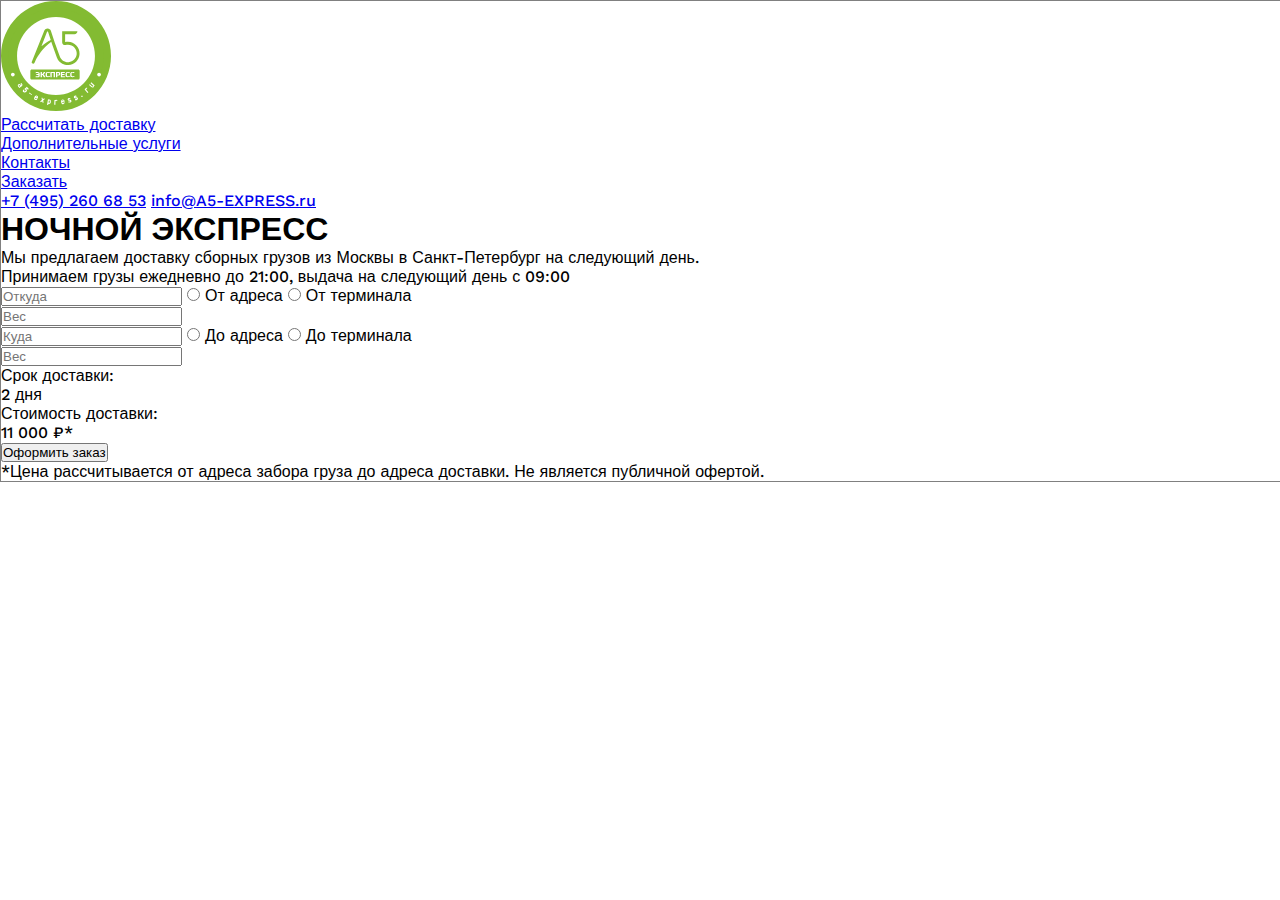
==== index.html @ fa43408b "feat: header html, and init img,css,htnl" ====
<!DOCTYPE html>
<html lang="en">
  <head>
    <meta charset="UTF-8" />
    <meta name="viewport" content="width=device-width, initial-scale=1.0" />
    <title>night express</title>
    <link rel="stylesheet" href="css/style.css" />
    <link rel="preconnect" href="https://fonts.googleapis.com" />
    <link rel="preconnect" href="https://fonts.gstatic.com" crossorigin />
    <link
      href="https://fonts.googleapis.com/css2?family=Work+Sans:ital,wght@0,100;0,200;0,300;0,400;0,500;0,600;0,700;0,800;0,900;1,100;1,200;1,300;1,400;1,500;1,600;1,700;1,800;1,900&display=swap"
      rel="stylesheet"
    />
  </head>
  <body>
    <header class="header">
      <svg
        xmlns="http://www.w3.org/2000/svg"
        width="110"
        height="110"
        viewBox="0 0 110 110"
        fill="none"
        class="header__logo"
      >
        <path
          fill-rule="evenodd"
          clip-rule="evenodd"
          d="M55.6348 11.6001C31.7419 11.6001 12.3505 30.9915 12.3505 54.8845C12.3505 78.7774 31.7419 98.1688 55.6348 98.1688C79.5278 98.1688 98.9192 78.7774 98.9192 54.8845C98.8615 30.9338 79.5278 11.6001 55.6348 11.6001Z"
          fill="white"
        />
        <path
          d="M16.1018 16.1018C26.0283 6.17524 39.7639 0 55 0C70.1784 0 83.9139 6.17524 93.8982 16.1018C103.825 26.0283 110 39.8216 110 55C110 70.1784 103.825 83.9139 93.8982 93.8982C83.9717 103.825 70.1784 110 55 110C39.8216 110 26.086 103.825 16.1018 93.8982C6.17524 83.9139 0 70.1784 0 55C0 39.7639 6.17524 26.0283 16.1018 16.1018ZM55 10.042C42.5918 10.042 31.3956 15.063 23.2581 23.2004C15.1207 31.3379 10.0997 42.5341 10.0997 54.9423C10.0997 67.3505 15.1207 78.5467 23.2581 86.6842C31.3956 94.8216 42.5918 99.8426 55 99.8426C67.4082 99.8426 78.6044 94.8216 86.7419 86.6842C94.8793 78.5467 99.9003 67.3505 99.9003 54.9423C99.9003 42.5341 94.8793 31.3379 86.7419 23.2004C78.6044 15.1207 67.3505 10.042 55 10.042Z"
          fill="#83BB32"
        />
        <path
          d="M21.296 21.296C29.8952 12.6969 41.8417 7.32959 55.0001 7.32959C68.1586 7.32959 80.0473 12.6391 88.7042 21.296C97.3034 29.8952 102.671 41.8417 102.671 55.0001C102.671 68.1586 97.3611 80.0473 88.7042 88.7042C80.105 97.3034 68.1586 102.671 55.0001 102.671C41.8417 102.671 29.9529 97.3611 21.296 88.7042C12.6969 80.105 7.32959 68.1586 7.32959 55.0001C7.32959 41.8417 12.6391 29.8952 21.296 21.296ZM55.0001 16.0442C44.2656 16.0442 34.5122 20.3726 27.4712 27.4712C20.4303 34.5122 16.0442 44.2079 16.0442 55.0001C16.0442 65.7346 20.3726 75.488 27.4712 82.529C34.5122 89.5699 44.2656 93.956 55.0001 93.956C65.7346 93.956 75.488 89.6276 82.529 82.529C89.5699 75.488 93.956 65.7346 93.956 55.0001C93.956 44.2656 89.6276 34.5122 82.529 27.4712C75.4303 20.4303 65.7346 16.0442 55.0001 16.0442Z"
          fill="#83BB32"
        />
        <path
          d="M44.3232 71.1018H42.8227L41.8416 72.4869C41.7839 72.6023 41.6685 72.7177 41.6108 72.7754C41.553 72.8331 41.4376 72.8908 41.3799 72.9486C41.3222 73.0063 41.2645 73.0063 41.2068 73.0063C41.1491 73.0063 41.0913 73.064 40.9759 73.064H40.9182V71.044H39.5908V76.2382H40.9182V74.0451H40.9759C41.0336 74.0451 41.0913 74.0451 41.1491 74.0451C41.2068 74.0451 41.2645 74.0451 41.3222 74.1028C41.3799 74.1028 41.4376 74.1605 41.4953 74.1605C41.553 74.2182 41.6108 74.2182 41.6685 74.2759C41.7262 74.3337 41.7839 74.3914 41.8416 74.4491C41.8993 74.5068 41.957 74.6222 42.0147 74.6799L42.8804 76.1805H44.381L43.4576 74.4491C43.3998 74.2759 43.2844 74.1605 43.2267 74.0451C43.1113 73.9297 43.0536 73.8142 42.9381 73.7565C42.8804 73.6988 42.8227 73.6411 42.765 73.6411C42.7073 73.5834 42.6496 73.5834 42.5342 73.5257L42.4187 73.468L42.5342 73.4103C42.5919 73.4103 42.6496 73.3525 42.6496 73.3525C42.7073 73.2948 42.7073 73.2948 42.765 73.2371C42.8227 73.1794 42.8804 73.1217 42.9959 73.0063C43.0536 72.8908 43.169 72.8331 43.2267 72.7177L44.3232 71.1018ZM47.0357 70.9863C46.2278 70.9863 45.5929 71.1018 45.2466 71.3903C44.8427 71.6789 44.6695 72.0252 44.6695 72.5446V74.7954C44.6695 74.9108 44.6695 75.0262 44.7272 75.1416C44.7272 75.2571 44.7849 75.3725 44.8427 75.4302C44.9004 75.5456 44.9581 75.6033 45.0158 75.661C45.0735 75.7188 45.1312 75.7765 45.2466 75.8342C45.3044 75.8919 45.4198 75.9496 45.5352 75.9496C45.6506 76.0073 45.7661 76.0073 45.8815 76.065C45.9969 76.065 46.1123 76.1227 46.17 76.1227C46.2855 76.1227 46.3432 76.1805 46.4586 76.1805C46.574 76.1805 46.6317 76.1805 46.7472 76.1805C46.8626 76.1805 46.978 76.1805 47.0934 76.1805C47.382 76.1805 47.6129 76.1804 47.9014 76.1227C48.19 76.1227 48.4785 76.065 48.7094 76.0073H48.7671V74.9685H48.7094C48.3631 75.0262 48.0746 75.0839 47.8437 75.1416C47.6129 75.1993 47.382 75.1993 47.2089 75.1993C46.6317 75.1993 46.3432 75.0839 46.17 74.9685C45.9969 74.7953 45.9969 74.6799 45.9969 74.5645V72.4291C45.9969 72.3137 45.9969 72.1983 46.0546 72.0829C46.1123 72.0252 46.17 71.9097 46.2855 71.9097C46.3432 71.9097 46.4009 71.852 46.4586 71.852C46.5163 71.852 46.574 71.852 46.6317 71.852C46.6895 71.852 46.7472 71.852 46.8049 71.852C46.8626 71.852 46.978 71.852 47.0357 71.852C47.2666 71.852 47.4974 71.852 47.786 71.9097C48.0746 71.9674 48.3054 72.0252 48.6517 72.0829H48.7094V71.044H48.6517C48.3054 70.9863 48.0168 70.9286 47.7283 70.9286C47.4974 71.044 47.2666 70.9863 47.0357 70.9863ZM53.9612 71.1018H49.4019V76.2959H50.7293V72.0829H52.6338V76.2959H53.9612V71.1018ZM57.0777 71.1018H55.0001V76.2959H56.3274V74.6222H56.9623C57.2508 74.6222 57.4817 74.6222 57.6548 74.5645C57.8857 74.5645 58.0588 74.5068 58.232 74.4491C58.4051 74.3914 58.5205 74.3337 58.6359 74.2759C58.7514 74.2182 58.8668 74.1028 58.9245 74.0451C58.9822 73.9297 59.0399 73.8142 59.0976 73.6988C59.1554 73.5834 59.1553 73.4103 59.1553 73.2371V72.256C59.1553 72.0829 59.1554 71.9674 59.0976 71.852C59.0399 71.7366 58.9822 71.6212 58.9245 71.5635C58.8668 71.448 58.7514 71.3903 58.6359 71.3326C58.5205 71.2749 58.4051 71.2172 58.232 71.1595C58.0588 71.1018 57.8857 71.1018 57.7125 71.1018C57.5394 71.1018 57.3086 71.1018 57.0777 71.1018ZM56.3851 72.0829H57.02C57.1931 72.0829 57.3086 72.0829 57.424 72.0829C57.5394 72.0829 57.6548 72.1406 57.7125 72.1406C57.7703 72.1406 57.7702 72.1983 57.828 72.256C57.828 72.3137 57.8857 72.3714 57.8857 72.4291V73.2371C57.8857 73.3525 57.8857 73.4103 57.828 73.468C57.7702 73.5257 57.7703 73.5834 57.7125 73.5834C57.6548 73.5834 57.5971 73.6411 57.424 73.6411C57.3086 73.6411 57.1931 73.6411 57.02 73.6411H56.2697V72.0252H56.3851V72.0829ZM63.8301 71.1018H59.8479V76.2959H63.8878V75.3148H61.1753V74.1028H63.5415V73.1217H61.1753V72.0829H63.8301V71.1018ZM66.9465 70.9863C66.1386 70.9863 65.5037 71.1018 65.1575 71.3903C64.7535 71.6789 64.5803 72.0252 64.5803 72.5446V74.7954C64.5803 74.9108 64.5803 75.0262 64.638 75.1416C64.638 75.2571 64.6957 75.3725 64.7535 75.4302C64.8112 75.5456 64.8689 75.6033 64.9266 75.661C64.9843 75.7188 65.042 75.7765 65.1575 75.8342C65.2152 75.8919 65.3306 75.9496 65.446 75.9496C65.5614 76.0073 65.6769 76.0073 65.7923 76.065C65.9077 76.065 66.0231 76.1227 66.0808 76.1227C66.1963 76.1227 66.254 76.1805 66.3694 76.1805C66.4848 76.1805 66.5425 76.1805 66.658 76.1805C66.7734 76.1805 66.8888 76.1805 67.0042 76.1805C67.2928 76.1805 67.5237 76.1804 67.8122 76.1227C68.1008 76.1227 68.3894 76.065 68.6202 76.0073H68.6779V74.9685H68.6202C68.2739 75.0262 67.9854 75.0839 67.7545 75.1416C67.5237 75.1993 67.2928 75.1993 67.1197 75.1993C66.5425 75.1993 66.254 75.0839 66.0808 74.9685C65.9077 74.7953 65.9077 74.6799 65.9077 74.5645V72.4291C65.9077 72.3137 65.9077 72.1983 65.9654 72.0829C66.0231 71.9674 66.0808 71.9097 66.1963 71.9097C66.254 71.9097 66.3117 71.852 66.3694 71.852C66.4271 71.852 66.4848 71.852 66.5425 71.852C66.6003 71.852 66.658 71.852 66.7157 71.852C66.7734 71.852 66.8888 71.852 66.9465 71.852C67.1774 71.852 67.4082 71.852 67.6968 71.9097C67.9854 71.9674 68.2162 72.0252 68.5625 72.0829H68.6202V71.044H68.5625C68.2162 70.9863 67.9276 70.9286 67.6391 70.9286C67.4082 71.044 67.1774 70.9863 66.9465 70.9863ZM71.6213 70.9863C70.8133 70.9863 70.1784 71.1018 69.8322 71.3903C69.4282 71.6789 69.255 72.0252 69.255 72.5446V74.7954C69.255 74.9108 69.255 75.0262 69.3128 75.1416C69.3128 75.2571 69.3705 75.3725 69.4282 75.4302C69.4859 75.5456 69.5436 75.6033 69.6013 75.661C69.659 75.7188 69.7167 75.7765 69.8322 75.8342C69.8899 75.8919 70.0053 75.9496 70.1207 75.9496C70.2361 76.0073 70.3516 76.0073 70.467 76.065C70.5824 76.065 70.6978 76.1227 70.7556 76.1227C70.871 76.1227 70.9287 76.1805 71.0441 76.1805C71.1595 76.1805 71.2173 76.1805 71.3327 76.1805C71.4481 76.1805 71.5635 76.1805 71.679 76.1805C71.9675 76.1805 72.1984 76.1804 72.4869 76.1227C72.7755 76.1227 73.0641 76.065 73.2949 76.0073H73.3526V74.9685H73.2949C72.9486 75.0262 72.6601 75.0839 72.4292 75.1416C72.1984 75.1993 71.9675 75.1993 71.7944 75.1993C71.2173 75.1993 70.9287 75.0839 70.7556 74.9685C70.5824 74.7953 70.5824 74.6799 70.5824 74.5645V72.4291C70.5824 72.3137 70.5824 72.1983 70.6401 72.0829C70.6979 72.0252 70.7556 71.9097 70.871 71.9097C70.9287 71.9097 70.9864 71.852 71.0441 71.852C71.1018 71.852 71.1595 71.852 71.2173 71.852C71.275 71.852 71.3327 71.852 71.3904 71.852C71.4481 71.852 71.5635 71.852 71.6213 71.852C71.8521 71.852 72.083 71.852 72.3715 71.9097C72.6601 71.9674 72.8909 72.0252 73.2372 72.0829H73.2949V71.044H73.2372C72.8909 70.9863 72.6024 70.9286 72.3138 70.9286C72.0829 71.044 71.7944 70.9863 71.6213 70.9863ZM36.4166 70.9863C36.1858 70.9863 35.9549 70.9863 35.6664 71.044C35.3778 71.1018 35.0892 71.1018 34.743 71.1595H34.6853V72.1983H34.743C35.0892 72.1406 35.3778 72.0829 35.6087 72.0252C35.8395 71.9674 36.0704 71.9674 36.2435 71.9674C36.4743 71.9674 36.7052 71.9674 36.8206 72.0252C36.8783 72.0252 36.936 72.0829 37.0515 72.0829C37.1092 72.0829 37.1669 72.1406 37.2246 72.1983C37.2823 72.256 37.34 72.3137 37.34 72.3714C37.34 72.4291 37.3977 72.4869 37.3977 72.6023V73.1217H35.3201V74.1028H37.3977V74.7376C37.3977 74.9108 37.3977 75.3725 36.1858 75.3725C36.0126 75.3725 35.7818 75.3725 35.5509 75.3148C35.3201 75.2571 35.0315 75.1993 34.6853 75.1416H34.6275V76.1805H34.6853C34.9738 76.2382 35.2624 76.2959 35.4932 76.2959C35.7818 76.2959 36.0126 76.3536 36.3012 76.3536C36.4743 76.3536 36.6475 76.3536 36.8206 76.3536C36.9938 76.3536 37.1669 76.2959 37.2823 76.2959C37.4555 76.2382 37.5709 76.2382 37.744 76.1805C37.8594 76.1227 38.0326 76.065 38.0903 76.0073C38.148 75.9496 38.2634 75.8919 38.3211 75.8342C38.3789 75.7765 38.4366 75.661 38.4943 75.5456C38.552 75.4302 38.6097 75.3725 38.6097 75.257C38.6097 75.1416 38.6674 75.0262 38.6674 74.9108V72.66C38.6674 72.4291 38.6674 72.256 38.6097 72.0829C38.552 71.9097 38.4943 71.7943 38.3789 71.6789C38.2634 71.5635 38.148 71.448 38.0326 71.3903C37.9172 71.3326 37.744 71.2749 37.5709 71.2172C37.3977 71.1595 37.2246 71.1595 36.9938 71.1595C36.936 70.9863 36.6475 70.9863 36.4166 70.9863ZM77.2194 78.5467H30.7608C30.3568 78.5467 30.0105 78.3735 29.722 78.1427C29.4334 77.8541 29.318 77.5078 29.318 77.1039V70.0629C29.318 69.6589 29.4911 69.3127 29.722 69.0241C30.0105 68.7355 30.3568 68.6201 30.7608 68.6201H77.2194C77.6233 68.6201 77.9696 68.7933 78.2582 69.0241C78.5467 69.3127 78.6622 69.6589 78.6622 70.0629V77.1039C78.6622 77.5078 78.489 77.8541 78.2582 78.1427C77.9696 78.3735 77.6233 78.5467 77.2194 78.5467Z"
          fill="#83BB32"
        />
        <path
          d="M66.9465 40.6874C65.9654 40.6874 65.042 40.8028 64.1186 41.0336V33.2424H73.468C75.084 33.2424 76.4113 31.9151 76.4113 30.2991H61.1752V41.2068C61.1752 42.4764 61.9832 43.6307 63.1952 44.0347C63.5992 44.1501 64.0609 44.0924 64.4071 44.0347C64.4649 44.0347 64.5803 43.977 64.6957 43.977C65.3305 43.8038 66.0231 43.6884 66.7733 43.6884C66.8311 43.6884 66.9465 43.6884 67.0042 43.6884C72.0252 43.6884 76.0651 47.9591 75.7188 53.0955C75.4302 57.3663 71.9675 60.829 67.6968 61.1753C63.6569 61.4638 60.0787 59.0399 58.809 55.4617L56.1543 48.1323L54.8269 44.6118L53.788 41.7839L49.8636 29.7797C49.3442 28.3946 48.1322 27.5289 46.6894 27.4712C46.6317 27.4712 46.6317 27.4712 46.574 27.4712C45.1889 27.4712 43.9192 28.2792 43.3421 29.6066L30.8185 60.6559C30.4722 61.4061 30.8762 62.2718 31.6264 62.6181C31.7996 62.6758 32.0304 62.7335 32.2036 62.7335C32.7807 62.7335 33.3001 62.3872 33.531 61.8678L35.0892 58.1742C36.5897 55.3463 41.553 46.8049 50.2676 40.6296L50.8447 42.4187L51.8258 45.1889L55.8657 56.3851C56.8468 59.0976 58.809 61.2907 61.2907 62.6758C63.1375 63.6569 65.2728 64.1763 67.5236 64.0609C73.468 63.7146 78.2581 58.9245 78.5467 52.9801C78.9507 46.2855 73.5834 40.6874 66.9465 40.6874ZM40.4565 45.2466L46.0546 30.7608C46.17 30.4722 46.4008 30.4145 46.574 30.4145C46.6894 30.4145 46.978 30.4722 47.0357 30.7608L49.7482 39.0714C46.6894 40.7451 43.3421 42.8804 40.4565 45.2466Z"
          fill="#83BB32"
        />
        <path
          d="M90.2047 81.3748L93.7252 84.4912L92.9749 85.3569L92.9172 85.2992C92.8595 85.5301 92.8018 85.7032 92.6864 85.8763C92.3978 86.2226 91.9938 86.4535 91.5898 86.4535C91.1858 86.5112 90.7241 86.338 90.2624 85.9918C90.0893 85.8186 89.8007 85.5878 89.4545 85.2992C88.935 84.8375 88.4156 84.4335 88.0117 84.0872L88.7619 83.2793C89.9162 84.3181 90.6087 84.9529 90.955 85.1838C91.1281 85.3569 91.359 85.4146 91.5898 85.4146C91.763 85.4146 91.9361 85.3569 92.1092 85.1838C92.2247 85.0684 92.2247 84.8952 92.2247 84.7221L90.8396 83.4524C90.4356 83.0484 89.9739 82.7021 89.5122 82.2982L90.2047 81.3748ZM86.2226 86.7997L86.0494 87.8386C85.7609 87.7808 85.5877 87.7808 85.4146 87.8963C85.1837 88.1271 85.126 88.4157 85.2414 88.762L86.338 90.0316C86.5111 90.2048 86.8574 90.6088 87.4345 91.2436L86.5111 92.0516L83.5678 88.4734L84.3758 87.7231V87.7808C84.4912 87.4923 84.6643 87.2614 84.8375 87.0883C85.2414 86.8574 85.7031 86.742 86.2226 86.7997ZM80.6244 94.7063C80.7976 94.5909 80.9707 94.5909 81.1439 94.5909C81.317 94.6486 81.4901 94.7641 81.6056 94.9372C81.721 95.1103 81.721 95.2835 81.6633 95.4566C81.6056 95.6297 81.5478 95.8029 81.3747 95.9183C81.2016 96.0337 81.0284 96.0337 80.7976 96.0337C80.6244 95.976 80.4513 95.9183 80.3359 95.7452C80.2205 95.572 80.1627 95.3989 80.2205 95.168C80.3359 94.9949 80.4513 94.8218 80.6244 94.7063ZM76.8731 97.0726C76.9886 97.4188 76.9886 97.7651 76.8731 98.1114C76.7 98.4577 76.4692 98.7462 76.0652 98.9193C75.5457 99.0925 74.8532 99.2079 73.9875 99.1502L74.1606 97.996C74.3338 98.0537 74.5069 98.1114 74.7378 98.1114C75.0263 98.1114 75.2572 98.1114 75.4303 98.0537C75.6612 97.9382 75.7189 97.8228 75.6612 97.6497C75.5458 97.4188 75.3726 97.3034 75.0263 97.3611L74.5069 97.4188C74.2184 97.4765 73.9298 97.4188 73.6989 97.3611C73.4104 97.2457 73.1795 97.0148 73.0064 96.6686C72.8333 96.2069 72.7756 95.8029 72.9487 95.4566C73.1218 95.1103 73.3527 94.8795 73.7567 94.7063C74.4492 94.4178 75.1418 94.5332 75.7766 95.1103L74.9686 95.976C74.7378 95.6875 74.5069 95.572 74.3338 95.6875C74.1029 95.8029 73.9875 95.976 74.1029 96.2646C74.1606 96.38 74.2761 96.38 74.5069 96.3223L75.3149 96.2646C76.0652 96.1492 76.5846 96.4377 76.8731 97.0726ZM70.467 99.8428C70.5248 100.247 70.5248 100.535 70.2939 100.824C70.1208 101.17 69.7745 101.401 69.3705 101.516C68.8511 101.632 68.1586 101.632 67.2929 101.401L67.6391 100.247C67.8123 100.362 67.9854 100.42 68.2163 100.478C68.5048 100.535 68.7357 100.535 68.9088 100.478C69.1397 100.42 69.2551 100.304 69.1974 100.131C69.1397 99.9005 68.9088 99.785 68.6203 99.785H68.1008C67.8123 99.785 67.5237 99.7273 67.2929 99.6119C67.0043 99.4388 66.8312 99.2079 66.7157 98.8616C66.6003 98.3999 66.658 97.996 66.8312 97.6497C67.062 97.3611 67.3506 97.1303 67.6969 97.0148C68.4471 96.784 69.0819 97.0148 69.6014 97.7074L68.678 98.4577C68.4471 98.1114 68.274 97.9959 68.0431 98.0537C67.7546 98.1114 67.6968 98.2845 67.7546 98.5731C67.8123 98.6885 67.9277 98.7462 68.1008 98.6885L68.9088 98.7462C69.7745 98.8039 70.2362 99.1502 70.467 99.8428ZM62.445 99.9005C62.3873 99.7273 62.3296 99.5542 62.2142 99.4388C62.0987 99.3233 61.9833 99.3233 61.8102 99.3233C61.5793 99.3233 61.4062 99.4965 61.2908 99.785C61.2908 99.8427 61.2331 99.9582 61.2331 100.016L62.445 99.9005ZM63.8301 101.805C63.253 102.671 62.7336 103.132 62.1564 103.19C61.637 103.248 61.1176 103.075 60.7714 102.671C60.4251 102.324 60.2519 101.805 60.1365 101.112C60.0211 100.362 60.1365 99.785 60.4251 99.2656C60.7136 98.8039 61.1176 98.5154 61.6948 98.4577C62.2719 98.3999 62.6759 98.5731 63.0799 98.9771C63.4261 99.3811 63.5993 99.9582 63.7147 100.766C63.5416 100.766 63.3684 100.766 63.0799 100.824C62.5027 100.882 61.9256 100.997 61.2331 101.112C61.2908 101.401 61.3485 101.632 61.4639 101.863C61.637 102.151 61.8679 102.324 62.0987 102.267C62.3296 102.267 62.445 102.094 62.6182 101.805C62.7336 101.574 62.7913 101.343 62.849 101.055L63.8301 101.805ZM56.5583 99.5542L55.7504 100.189C55.5772 99.9582 55.4041 99.8428 55.2309 99.8428C54.9424 99.8428 54.7115 100.016 54.4807 100.362L54.423 102.036C54.423 102.267 54.423 102.844 54.423 103.652H53.211L53.4419 98.9771H54.5384V99.0348C54.827 98.9194 55.0578 98.8039 55.3464 98.8039C55.8081 98.9194 56.2121 99.0925 56.5583 99.5542ZM48.7672 100.766C48.8249 100.42 48.7672 100.131 48.7094 99.8428C48.6517 99.5542 48.5363 99.4388 48.4209 99.3811C48.3055 99.3811 48.19 99.381 48.0746 99.4965C47.9592 99.5542 47.9015 99.6696 47.8438 99.785L47.6129 101.112C47.6129 101.69 47.786 101.978 48.0746 102.036C48.19 102.036 48.3632 101.978 48.4786 101.747C48.594 101.459 48.7094 101.112 48.7672 100.766ZM49.8637 100.882C49.806 101.574 49.5751 102.094 49.1711 102.498C48.8249 102.844 48.4209 103.017 47.9592 102.959C47.7283 102.959 47.5552 102.844 47.3821 102.671C47.3243 102.902 47.2666 103.306 47.2089 103.883L45.997 103.709L46.8049 99.3811C46.9204 98.9194 46.9781 98.5731 46.9781 98.3422L48.0169 98.5154C48.19 98.4577 48.4209 98.3999 48.594 98.4577C49.0557 98.5154 49.402 98.7462 49.6906 99.2079C49.8637 99.6696 49.9214 100.247 49.8637 100.882ZM43.8616 97.9382L42.1302 99.3811L42.4188 100.42C42.5342 100.882 42.6496 101.228 42.7651 101.401L41.6108 101.747L41.2645 100.131L39.9371 101.228L39.1292 100.42C39.5332 100.131 39.8794 99.9005 40.2257 99.5542L40.976 98.9193L40.4566 96.7263H41.4954L41.8994 98.2268L43.169 97.188L43.8616 97.9382ZM35.955 96.3223C36.0127 96.1491 36.0127 95.976 36.0127 95.8029C35.955 95.6875 35.8973 95.572 35.7241 95.4566C35.551 95.3412 35.3201 95.3989 35.0316 95.6297C34.9739 95.6875 34.9162 95.7452 34.8584 95.8029L35.955 96.3223ZM36.1858 98.6308C35.2624 99.0925 34.5699 99.2079 34.0505 98.9771C33.5311 98.7462 33.2425 98.3422 33.1271 97.8228C33.0116 97.3034 33.1271 96.784 33.4156 96.2069C33.7042 95.5143 34.1082 95.0526 34.6276 94.7641C35.0893 94.4755 35.6087 94.4755 36.1281 94.7063C36.6475 94.9372 36.9361 95.3412 36.9938 95.8606C37.0515 96.38 36.9361 96.9571 36.6475 97.7074C36.5321 97.6497 36.3013 97.5343 36.1281 97.4188C35.6087 97.188 35.0316 96.9571 34.3967 96.6686C34.2813 96.9571 34.2236 97.188 34.2236 97.4188C34.2236 97.7651 34.339 97.996 34.5699 98.1114C34.743 98.1691 34.9739 98.1691 35.2047 97.996C35.4356 97.8228 35.6087 97.6497 35.7818 97.4765L36.1858 98.6308ZM27.8752 92.2247L28.2792 91.5899L31.1071 93.379L30.7031 94.0138L27.8752 92.2247ZM25.2782 90.6665C24.8742 91.0705 24.3548 91.359 23.8354 91.4744C23.2005 91.5899 22.6811 91.4744 22.2771 91.0705C21.9308 90.7819 21.8154 90.3779 21.8154 89.9162C21.8154 89.5122 22.0463 89.1082 22.4503 88.7042C22.5657 88.5888 22.6234 88.5311 22.7388 88.4734L23.4891 89.2814C23.4314 89.2814 23.3737 89.3391 23.2582 89.4545C23.1428 89.6276 23.0274 89.7431 22.9697 89.8585C22.912 90.0316 22.9697 90.1471 23.0851 90.2625C23.2005 90.3779 23.4314 90.3779 23.7199 90.2625C24.0085 90.1471 24.2393 89.9739 24.4702 89.7431C24.7588 89.3968 24.8742 89.1082 24.701 88.9351C24.5279 88.762 24.2971 88.7042 24.0085 88.762L23.3159 87.8963L25.913 85.7609L26.5478 86.5689L26.4324 86.6843L26.6056 86.8574C27.0673 87.3191 27.4712 87.6654 27.7598 87.8963L26.9518 88.6465C26.6056 88.358 26.2593 88.0117 25.8553 87.6654C25.7976 87.6077 25.7399 87.55 25.6244 87.3769L25.0473 87.8963C25.2205 87.954 25.3359 88.0694 25.3936 88.1271C25.7976 88.5311 25.9707 88.9351 25.9707 89.3968C25.913 89.8585 25.6822 90.2625 25.2782 90.6665ZM19.2761 84.8952C19.2184 84.7798 19.1606 84.6644 19.1029 84.5489C18.9298 84.3181 18.7567 84.2027 18.5258 84.145C18.295 84.0872 18.1218 84.145 17.9487 84.2604C17.7755 84.3758 17.7178 84.5489 17.7178 84.6644C17.7178 84.7798 17.7755 84.9529 17.891 85.1261C18.0064 85.2992 18.1795 85.3569 18.4104 85.4723L19.2761 84.8952ZM18.295 87.0883L17.6024 86.1072L17.6601 86.0495C17.487 85.934 17.3138 85.8186 17.1984 85.7032C16.9099 85.2992 16.7944 84.8952 16.7944 84.4912C16.7944 84.0295 16.9676 83.6833 17.3138 83.3947C17.7755 83.0484 18.295 82.9907 18.8721 83.1638C19.2184 83.2793 19.5646 83.5678 19.8532 83.9141C19.9109 84.0295 20.0263 84.145 20.084 84.3181C20.4303 84.0295 20.4303 83.6833 20.2572 83.3947C20.084 83.1638 19.8532 83.0484 19.6223 82.933L19.9109 82.0096C20.4303 82.2404 20.8343 82.4713 21.0652 82.8176C21.4114 83.2216 21.5269 83.6833 21.4114 84.145C21.296 84.5489 21.0652 84.9529 20.6612 85.2992C20.488 85.4146 20.3149 85.5878 20.1418 85.7032L19.6223 86.1072C19.4492 86.2226 19.1606 86.4535 18.7567 86.742C18.5258 86.9152 18.4104 87.0306 18.295 87.0883Z"
          fill="white"
        />
        <path
          fill-rule="evenodd"
          clip-rule="evenodd"
          d="M98.0534 71.679C97.0146 71.679 96.1489 72.5446 96.1489 73.5835C96.1489 74.6223 97.0146 75.488 98.0534 75.488C99.0923 75.488 99.9579 74.6223 99.9579 73.5835C99.9579 72.4869 99.0923 71.679 98.0534 71.679Z"
          fill="white"
        />
        <path
          fill-rule="evenodd"
          clip-rule="evenodd"
          d="M11.831 71.679C12.8698 71.679 13.7355 72.5446 13.7355 73.5835C13.7355 74.6223 12.8698 75.488 11.831 75.488C10.7922 75.488 9.92651 74.6223 9.92651 73.5835C9.92651 72.4869 10.7922 71.679 11.831 71.679Z"
          fill="white"
        />
      </svg>
      <nav class="header__nav">
        <ul class="nav__menu">
          <li><a href="#" class="menu__link">Рассчитать доставку</a></li>
          <li><a href="#" class="menu__link">Дополнительные услуги</a></li>
          <li><a href="#" class="menu__link">Контакты</a></li>
          <li><a href="#" class="menu__link">Заказать</a></li>
        </ul>
      </nav>
      <div class="header__connection">
        <a href="tel:+74952606853" class="connection_link"
          >+7 (495) 260 68 53</a
        >
        <a href="mailto:info@A5-EXPRESS.ru" class="connection_link"
          >info@A5-EXPRESS.ru</a
        >
      </div>
      <div class="header__content">
        <h1 class="header__title">НОЧНОЙ ЭКСПРЕСС</h1>
        <div class="header__text">
          <p class="text">
            Мы предлагаем доставку сборных грузов из Москвы в Санкт-Петербург на
            следующий день.
          </p>
          <p class="text">
            Принимаем грузы ежедневно до 21:00, выдача на следующий день с 09:00
          </p>
        </div>
      </div>
      <form action="" class="header__form">
        <div class="form__inputs">
          <div class="input-from">
            <input
              id="from"
              type="text"
              placeholder="Откуда"
              class="input_from inp"
            />
            <label for="from"></label>
            <input type="radio" name="from-adress" id="radio" class="radio" />
            <label for="" class="sub-text">От адреса</label>
            <input type="radio" name="from-terminal" id="radio" class="radio" />
            <label for="">От терминала</label>
          </div>
          <div class="input-massa">
            <input type="number" name="massa" id="massa" placeholder="Вес" />
          </div>
          <div class="input-to">
            <input
              id="from"
              type="text"
              placeholder="Куда"
              class="input_from inp"
            />
            <label for="from"></label>
            <input type="radio" name="from-adress" id="radio" class="radio" />
            <label for="">До адреса</label>
            <input type="radio" name="from-terminal" id="radio" class="radio" />
            <label for="">До терминала</label>
          </div>
          <div class="input-massa">
            <input type="number" name="massa" id="massa" placeholder="Вес" />
          </div>
        </div>
        <div class="form__btn">
          <div class="form__btn__text">
            <p class="form__btn-text">Срок доставки:</p>
            <p class="form__btn-subtext">2 дня</p>
          </div>
          <div class="form__btn__text">
            <p class="form__btn-text">Стоимость доставки:</p>
            <p class="form__btn-subtext">11 000 ₽*</p>
          </div>
          <div class="btns"><button class="btn">Оформить заказ</button></div>
          <p class="sub-text">
            *Цена рассчитывается от адреса забора груза до адреса доставки. Не
            является публичной офертой.
          </p>
        </div>
      </form>
    </header>
  </body>
</html>
---- css/style.css ----
@import url("https://fonts.googleapis.com/css2?family=Work+Sans:ital,wght@0,100;0,200;0,300;0,400;0,500;0,600;0,700;0,800;0,900;1,100;1,200;1,300;1,400;1,500;1,600;1,700;1,800;1,900&display=swap");

* {
  box-sizing: border-box;
  margin: 0;
  padding: 0;
}

html {
  font-size: 16px;
}

body {
  width: 1920px;
  font-family: "Work Sans", sans-serif;
  font-weight: 500;
  border: 1px solid gray;
}
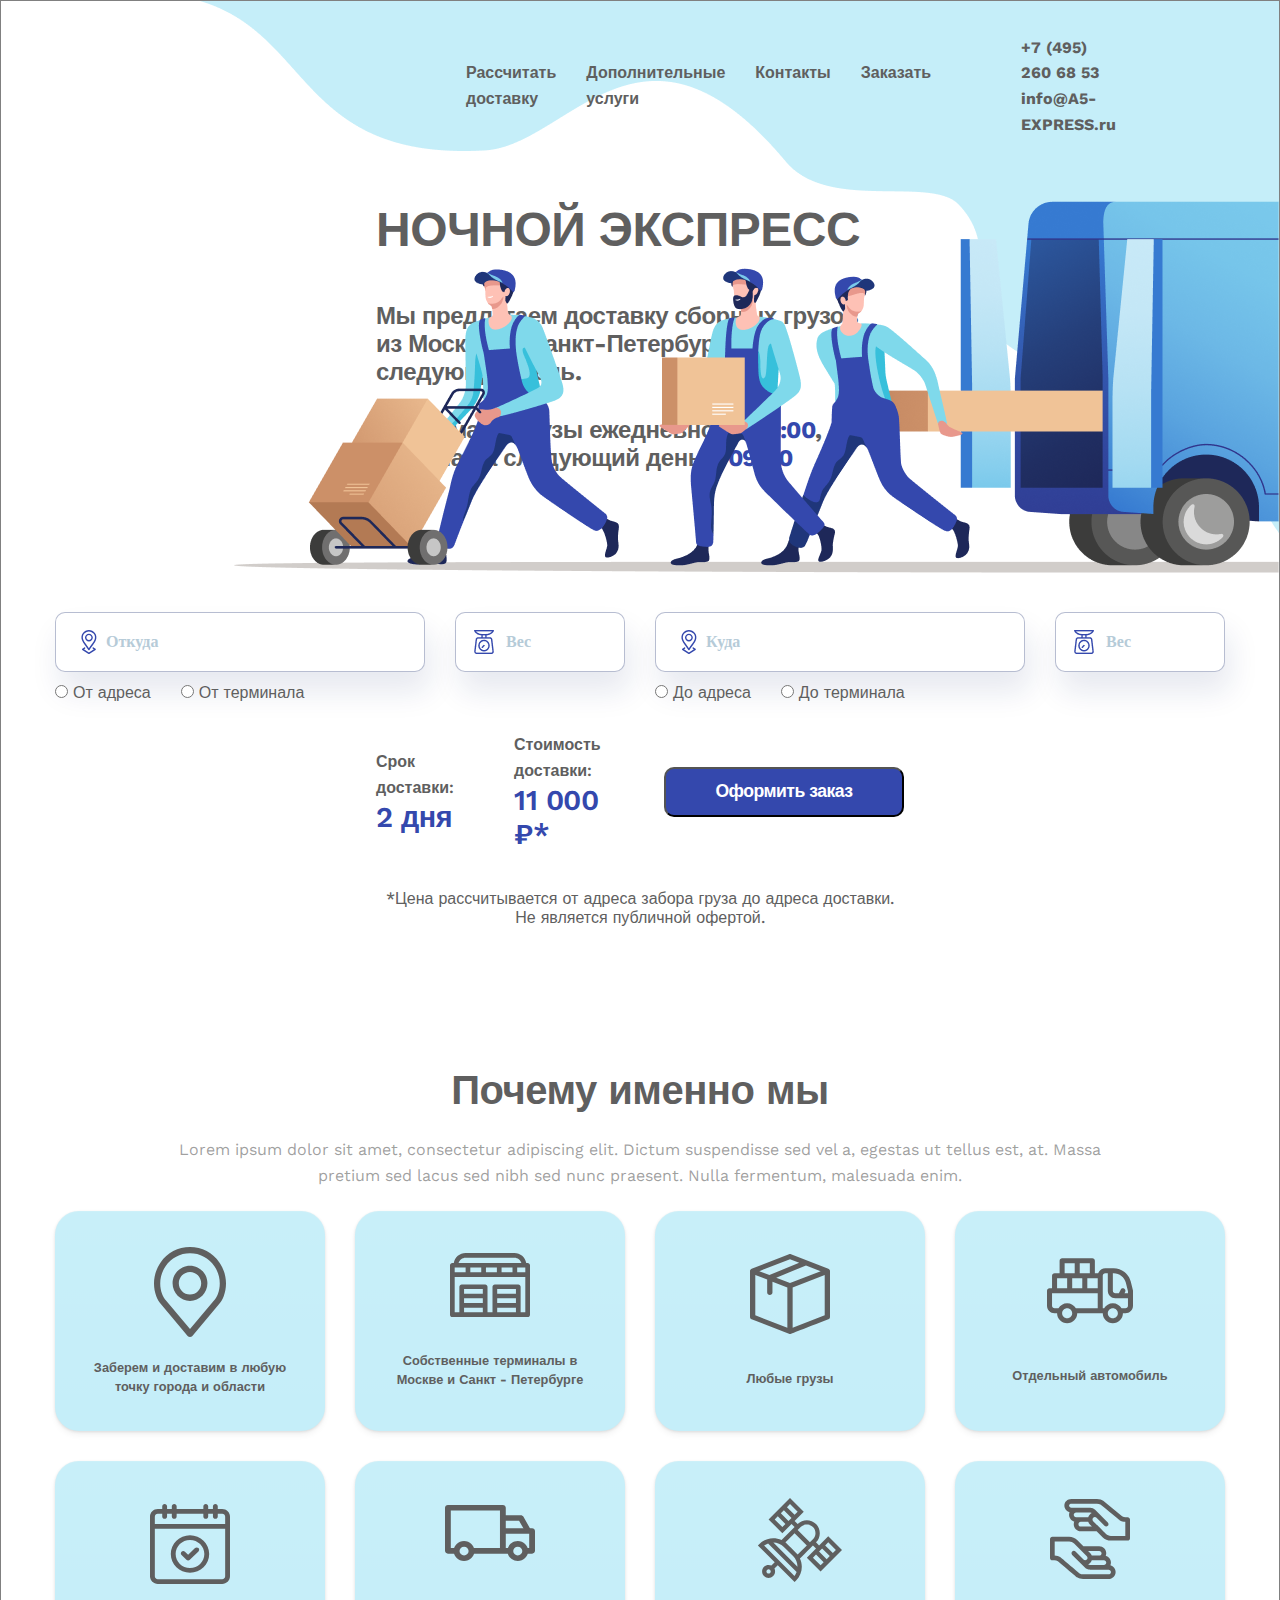
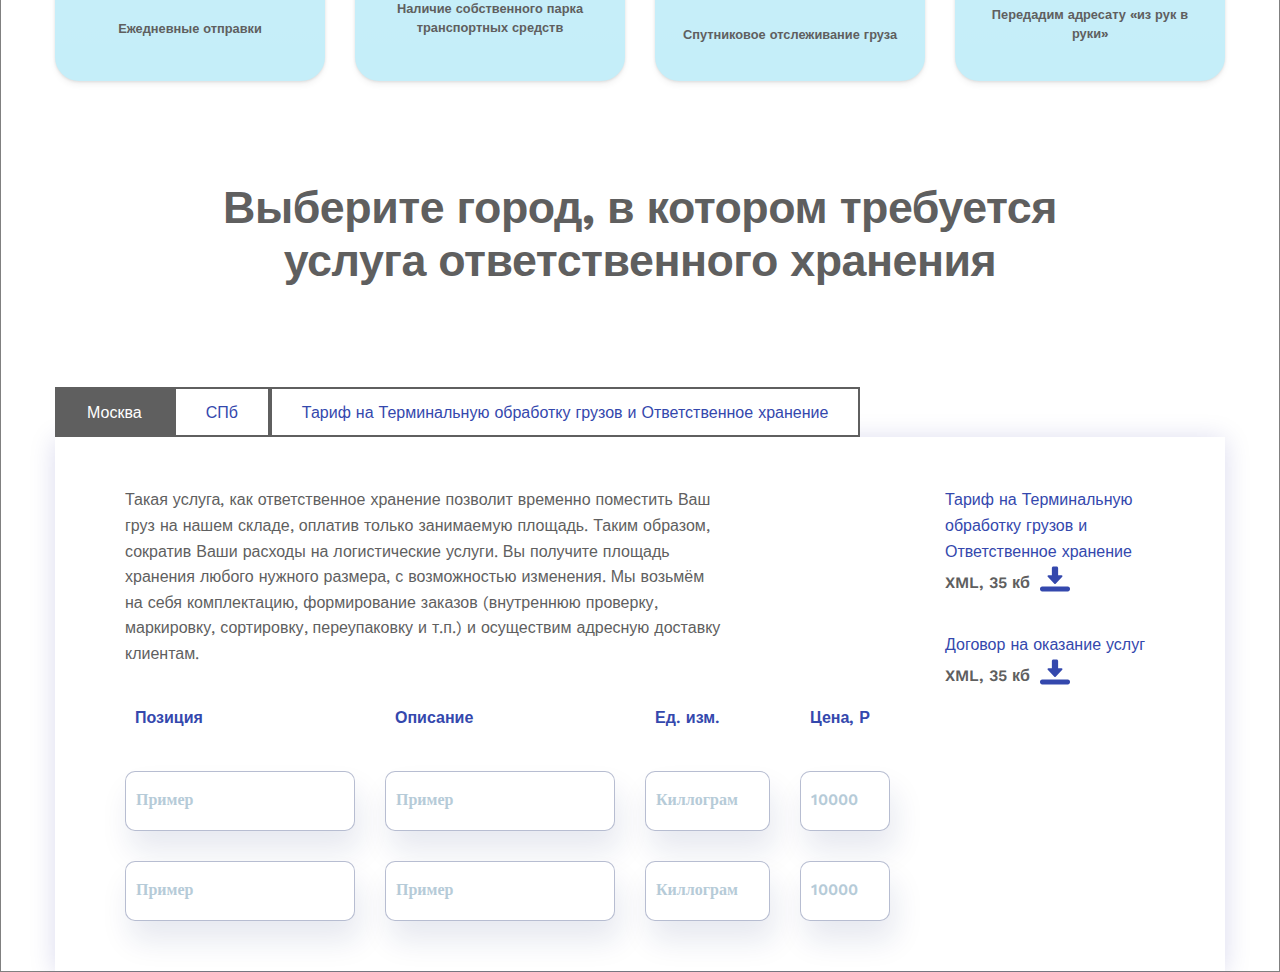
==== commit 7f8aa8a4: "feat: scss file style, header section 2section" ====
--- a/index.html
+++ b/index.html
@@ -5,141 +5,359 @@
     <meta name="viewport" content="width=device-width, initial-scale=1.0" />
     <title>night express</title>
     <link rel="stylesheet" href="css/style.css" />
-    <link rel="preconnect" href="https://fonts.googleapis.com" />
-    <link rel="preconnect" href="https://fonts.gstatic.com" crossorigin />
-    <link
-      href="https://fonts.googleapis.com/css2?family=Work+Sans:ital,wght@0,100;0,200;0,300;0,400;0,500;0,600;0,700;0,800;0,900;1,100;1,200;1,300;1,400;1,500;1,600;1,700;1,800;1,900&display=swap"
-      rel="stylesheet"
-    />
   </head>
   <body>
-    <header class="header">
-      <svg
-        xmlns="http://www.w3.org/2000/svg"
-        width="110"
-        height="110"
-        viewBox="0 0 110 110"
-        fill="none"
-        class="header__logo"
-      >
-        <path
-          fill-rule="evenodd"
-          clip-rule="evenodd"
-          d="M55.6348 11.6001C31.7419 11.6001 12.3505 30.9915 12.3505 54.8845C12.3505 78.7774 31.7419 98.1688 55.6348 98.1688C79.5278 98.1688 98.9192 78.7774 98.9192 54.8845C98.8615 30.9338 79.5278 11.6001 55.6348 11.6001Z"
-          fill="white"
-        />
-        <path
-          d="M16.1018 16.1018C26.0283 6.17524 39.7639 0 55 0C70.1784 0 83.9139 6.17524 93.8982 16.1018C103.825 26.0283 110 39.8216 110 55C110 70.1784 103.825 83.9139 93.8982 93.8982C83.9717 103.825 70.1784 110 55 110C39.8216 110 26.086 103.825 16.1018 93.8982C6.17524 83.9139 0 70.1784 0 55C0 39.7639 6.17524 26.0283 16.1018 16.1018ZM55 10.042C42.5918 10.042 31.3956 15.063 23.2581 23.2004C15.1207 31.3379 10.0997 42.5341 10.0997 54.9423C10.0997 67.3505 15.1207 78.5467 23.2581 86.6842C31.3956 94.8216 42.5918 99.8426 55 99.8426C67.4082 99.8426 78.6044 94.8216 86.7419 86.6842C94.8793 78.5467 99.9003 67.3505 99.9003 54.9423C99.9003 42.5341 94.8793 31.3379 86.7419 23.2004C78.6044 15.1207 67.3505 10.042 55 10.042Z"
-          fill="#83BB32"
-        />
-        <path
-          d="M21.296 21.296C29.8952 12.6969 41.8417 7.32959 55.0001 7.32959C68.1586 7.32959 80.0473 12.6391 88.7042 21.296C97.3034 29.8952 102.671 41.8417 102.671 55.0001C102.671 68.1586 97.3611 80.0473 88.7042 88.7042C80.105 97.3034 68.1586 102.671 55.0001 102.671C41.8417 102.671 29.9529 97.3611 21.296 88.7042C12.6969 80.105 7.32959 68.1586 7.32959 55.0001C7.32959 41.8417 12.6391 29.8952 21.296 21.296ZM55.0001 16.0442C44.2656 16.0442 34.5122 20.3726 27.4712 27.4712C20.4303 34.5122 16.0442 44.2079 16.0442 55.0001C16.0442 65.7346 20.3726 75.488 27.4712 82.529C34.5122 89.5699 44.2656 93.956 55.0001 93.956C65.7346 93.956 75.488 89.6276 82.529 82.529C89.5699 75.488 93.956 65.7346 93.956 55.0001C93.956 44.2656 89.6276 34.5122 82.529 27.4712C75.4303 20.4303 65.7346 16.0442 55.0001 16.0442Z"
-          fill="#83BB32"
-        />
-        <path
-          d="M44.3232 71.1018H42.8227L41.8416 72.4869C41.7839 72.6023 41.6685 72.7177 41.6108 72.7754C41.553 72.8331 41.4376 72.8908 41.3799 72.9486C41.3222 73.0063 41.2645 73.0063 41.2068 73.0063C41.1491 73.0063 41.0913 73.064 40.9759 73.064H40.9182V71.044H39.5908V76.2382H40.9182V74.0451H40.9759C41.0336 74.0451 41.0913 74.0451 41.1491 74.0451C41.2068 74.0451 41.2645 74.0451 41.3222 74.1028C41.3799 74.1028 41.4376 74.1605 41.4953 74.1605C41.553 74.2182 41.6108 74.2182 41.6685 74.2759C41.7262 74.3337 41.7839 74.3914 41.8416 74.4491C41.8993 74.5068 41.957 74.6222 42.0147 74.6799L42.8804 76.1805H44.381L43.4576 74.4491C43.3998 74.2759 43.2844 74.1605 43.2267 74.0451C43.1113 73.9297 43.0536 73.8142 42.9381 73.7565C42.8804 73.6988 42.8227 73.6411 42.765 73.6411C42.7073 73.5834 42.6496 73.5834 42.5342 73.5257L42.4187 73.468L42.5342 73.4103C42.5919 73.4103 42.6496 73.3525 42.6496 73.3525C42.7073 73.2948 42.7073 73.2948 42.765 73.2371C42.8227 73.1794 42.8804 73.1217 42.9959 73.0063C43.0536 72.8908 43.169 72.8331 43.2267 72.7177L44.3232 71.1018ZM47.0357 70.9863C46.2278 70.9863 45.5929 71.1018 45.2466 71.3903C44.8427 71.6789 44.6695 72.0252 44.6695 72.5446V74.7954C44.6695 74.9108 44.6695 75.0262 44.7272 75.1416C44.7272 75.2571 44.7849 75.3725 44.8427 75.4302C44.9004 75.5456 44.9581 75.6033 45.0158 75.661C45.0735 75.7188 45.1312 75.7765 45.2466 75.8342C45.3044 75.8919 45.4198 75.9496 45.5352 75.9496C45.6506 76.0073 45.7661 76.0073 45.8815 76.065C45.9969 76.065 46.1123 76.1227 46.17 76.1227C46.2855 76.1227 46.3432 76.1805 46.4586 76.1805C46.574 76.1805 46.6317 76.1805 46.7472 76.1805C46.8626 76.1805 46.978 76.1805 47.0934 76.1805C47.382 76.1805 47.6129 76.1804 47.9014 76.1227C48.19 76.1227 48.4785 76.065 48.7094 76.0073H48.7671V74.9685H48.7094C48.3631 75.0262 48.0746 75.0839 47.8437 75.1416C47.6129 75.1993 47.382 75.1993 47.2089 75.1993C46.6317 75.1993 46.3432 75.0839 46.17 74.9685C45.9969 74.7953 45.9969 74.6799 45.9969 74.5645V72.4291C45.9969 72.3137 45.9969 72.1983 46.0546 72.0829C46.1123 72.0252 46.17 71.9097 46.2855 71.9097C46.3432 71.9097 46.4009 71.852 46.4586 71.852C46.5163 71.852 46.574 71.852 46.6317 71.852C46.6895 71.852 46.7472 71.852 46.8049 71.852C46.8626 71.852 46.978 71.852 47.0357 71.852C47.2666 71.852 47.4974 71.852 47.786 71.9097C48.0746 71.9674 48.3054 72.0252 48.6517 72.0829H48.7094V71.044H48.6517C48.3054 70.9863 48.0168 70.9286 47.7283 70.9286C47.4974 71.044 47.2666 70.9863 47.0357 70.9863ZM53.9612 71.1018H49.4019V76.2959H50.7293V72.0829H52.6338V76.2959H53.9612V71.1018ZM57.0777 71.1018H55.0001V76.2959H56.3274V74.6222H56.9623C57.2508 74.6222 57.4817 74.6222 57.6548 74.5645C57.8857 74.5645 58.0588 74.5068 58.232 74.4491C58.4051 74.3914 58.5205 74.3337 58.6359 74.2759C58.7514 74.2182 58.8668 74.1028 58.9245 74.0451C58.9822 73.9297 59.0399 73.8142 59.0976 73.6988C59.1554 73.5834 59.1553 73.4103 59.1553 73.2371V72.256C59.1553 72.0829 59.1554 71.9674 59.0976 71.852C59.0399 71.7366 58.9822 71.6212 58.9245 71.5635C58.8668 71.448 58.7514 71.3903 58.6359 71.3326C58.5205 71.2749 58.4051 71.2172 58.232 71.1595C58.0588 71.1018 57.8857 71.1018 57.7125 71.1018C57.5394 71.1018 57.3086 71.1018 57.0777 71.1018ZM56.3851 72.0829H57.02C57.1931 72.0829 57.3086 72.0829 57.424 72.0829C57.5394 72.0829 57.6548 72.1406 57.7125 72.1406C57.7703 72.1406 57.7702 72.1983 57.828 72.256C57.828 72.3137 57.8857 72.3714 57.8857 72.4291V73.2371C57.8857 73.3525 57.8857 73.4103 57.828 73.468C57.7702 73.5257 57.7703 73.5834 57.7125 73.5834C57.6548 73.5834 57.5971 73.6411 57.424 73.6411C57.3086 73.6411 57.1931 73.6411 57.02 73.6411H56.2697V72.0252H56.3851V72.0829ZM63.8301 71.1018H59.8479V76.2959H63.8878V75.3148H61.1753V74.1028H63.5415V73.1217H61.1753V72.0829H63.8301V71.1018ZM66.9465 70.9863C66.1386 70.9863 65.5037 71.1018 65.1575 71.3903C64.7535 71.6789 64.5803 72.0252 64.5803 72.5446V74.7954C64.5803 74.9108 64.5803 75.0262 64.638 75.1416C64.638 75.2571 64.6957 75.3725 64.7535 75.4302C64.8112 75.5456 64.8689 75.6033 64.9266 75.661C64.9843 75.7188 65.042 75.7765 65.1575 75.8342C65.2152 75.8919 65.3306 75.9496 65.446 75.9496C65.5614 76.0073 65.6769 76.0073 65.7923 76.065C65.9077 76.065 66.0231 76.1227 66.0808 76.1227C66.1963 76.1227 66.254 76.1805 66.3694 76.1805C66.4848 76.1805 66.5425 76.1805 66.658 76.1805C66.7734 76.1805 66.8888 76.1805 67.0042 76.1805C67.2928 76.1805 67.5237 76.1804 67.8122 76.1227C68.1008 76.1227 68.3894 76.065 68.6202 76.0073H68.6779V74.9685H68.6202C68.2739 75.0262 67.9854 75.0839 67.7545 75.1416C67.5237 75.1993 67.2928 75.1993 67.1197 75.1993C66.5425 75.1993 66.254 75.0839 66.0808 74.9685C65.9077 74.7953 65.9077 74.6799 65.9077 74.5645V72.4291C65.9077 72.3137 65.9077 72.1983 65.9654 72.0829C66.0231 71.9674 66.0808 71.9097 66.1963 71.9097C66.254 71.9097 66.3117 71.852 66.3694 71.852C66.4271 71.852 66.4848 71.852 66.5425 71.852C66.6003 71.852 66.658 71.852 66.7157 71.852C66.7734 71.852 66.8888 71.852 66.9465 71.852C67.1774 71.852 67.4082 71.852 67.6968 71.9097C67.9854 71.9674 68.2162 72.0252 68.5625 72.0829H68.6202V71.044H68.5625C68.2162 70.9863 67.9276 70.9286 67.6391 70.9286C67.4082 71.044 67.1774 70.9863 66.9465 70.9863ZM71.6213 70.9863C70.8133 70.9863 70.1784 71.1018 69.8322 71.3903C69.4282 71.6789 69.255 72.0252 69.255 72.5446V74.7954C69.255 74.9108 69.255 75.0262 69.3128 75.1416C69.3128 75.2571 69.3705 75.3725 69.4282 75.4302C69.4859 75.5456 69.5436 75.6033 69.6013 75.661C69.659 75.7188 69.7167 75.7765 69.8322 75.8342C69.8899 75.8919 70.0053 75.9496 70.1207 75.9496C70.2361 76.0073 70.3516 76.0073 70.467 76.065C70.5824 76.065 70.6978 76.1227 70.7556 76.1227C70.871 76.1227 70.9287 76.1805 71.0441 76.1805C71.1595 76.1805 71.2173 76.1805 71.3327 76.1805C71.4481 76.1805 71.5635 76.1805 71.679 76.1805C71.9675 76.1805 72.1984 76.1804 72.4869 76.1227C72.7755 76.1227 73.0641 76.065 73.2949 76.0073H73.3526V74.9685H73.2949C72.9486 75.0262 72.6601 75.0839 72.4292 75.1416C72.1984 75.1993 71.9675 75.1993 71.7944 75.1993C71.2173 75.1993 70.9287 75.0839 70.7556 74.9685C70.5824 74.7953 70.5824 74.6799 70.5824 74.5645V72.4291C70.5824 72.3137 70.5824 72.1983 70.6401 72.0829C70.6979 72.0252 70.7556 71.9097 70.871 71.9097C70.9287 71.9097 70.9864 71.852 71.0441 71.852C71.1018 71.852 71.1595 71.852 71.2173 71.852C71.275 71.852 71.3327 71.852 71.3904 71.852C71.4481 71.852 71.5635 71.852 71.6213 71.852C71.8521 71.852 72.083 71.852 72.3715 71.9097C72.6601 71.9674 72.8909 72.0252 73.2372 72.0829H73.2949V71.044H73.2372C72.8909 70.9863 72.6024 70.9286 72.3138 70.9286C72.0829 71.044 71.7944 70.9863 71.6213 70.9863ZM36.4166 70.9863C36.1858 70.9863 35.9549 70.9863 35.6664 71.044C35.3778 71.1018 35.0892 71.1018 34.743 71.1595H34.6853V72.1983H34.743C35.0892 72.1406 35.3778 72.0829 35.6087 72.0252C35.8395 71.9674 36.0704 71.9674 36.2435 71.9674C36.4743 71.9674 36.7052 71.9674 36.8206 72.0252C36.8783 72.0252 36.936 72.0829 37.0515 72.0829C37.1092 72.0829 37.1669 72.1406 37.2246 72.1983C37.2823 72.256 37.34 72.3137 37.34 72.3714C37.34 72.4291 37.3977 72.4869 37.3977 72.6023V73.1217H35.3201V74.1028H37.3977V74.7376C37.3977 74.9108 37.3977 75.3725 36.1858 75.3725C36.0126 75.3725 35.7818 75.3725 35.5509 75.3148C35.3201 75.2571 35.0315 75.1993 34.6853 75.1416H34.6275V76.1805H34.6853C34.9738 76.2382 35.2624 76.2959 35.4932 76.2959C35.7818 76.2959 36.0126 76.3536 36.3012 76.3536C36.4743 76.3536 36.6475 76.3536 36.8206 76.3536C36.9938 76.3536 37.1669 76.2959 37.2823 76.2959C37.4555 76.2382 37.5709 76.2382 37.744 76.1805C37.8594 76.1227 38.0326 76.065 38.0903 76.0073C38.148 75.9496 38.2634 75.8919 38.3211 75.8342C38.3789 75.7765 38.4366 75.661 38.4943 75.5456C38.552 75.4302 38.6097 75.3725 38.6097 75.257C38.6097 75.1416 38.6674 75.0262 38.6674 74.9108V72.66C38.6674 72.4291 38.6674 72.256 38.6097 72.0829C38.552 71.9097 38.4943 71.7943 38.3789 71.6789C38.2634 71.5635 38.148 71.448 38.0326 71.3903C37.9172 71.3326 37.744 71.2749 37.5709 71.2172C37.3977 71.1595 37.2246 71.1595 36.9938 71.1595C36.936 70.9863 36.6475 70.9863 36.4166 70.9863ZM77.2194 78.5467H30.7608C30.3568 78.5467 30.0105 78.3735 29.722 78.1427C29.4334 77.8541 29.318 77.5078 29.318 77.1039V70.0629C29.318 69.6589 29.4911 69.3127 29.722 69.0241C30.0105 68.7355 30.3568 68.6201 30.7608 68.6201H77.2194C77.6233 68.6201 77.9696 68.7933 78.2582 69.0241C78.5467 69.3127 78.6622 69.6589 78.6622 70.0629V77.1039C78.6622 77.5078 78.489 77.8541 78.2582 78.1427C77.9696 78.3735 77.6233 78.5467 77.2194 78.5467Z"
-          fill="#83BB32"
-        />
-        <path
-          d="M66.9465 40.6874C65.9654 40.6874 65.042 40.8028 64.1186 41.0336V33.2424H73.468C75.084 33.2424 76.4113 31.9151 76.4113 30.2991H61.1752V41.2068C61.1752 42.4764 61.9832 43.6307 63.1952 44.0347C63.5992 44.1501 64.0609 44.0924 64.4071 44.0347C64.4649 44.0347 64.5803 43.977 64.6957 43.977C65.3305 43.8038 66.0231 43.6884 66.7733 43.6884C66.8311 43.6884 66.9465 43.6884 67.0042 43.6884C72.0252 43.6884 76.0651 47.9591 75.7188 53.0955C75.4302 57.3663 71.9675 60.829 67.6968 61.1753C63.6569 61.4638 60.0787 59.0399 58.809 55.4617L56.1543 48.1323L54.8269 44.6118L53.788 41.7839L49.8636 29.7797C49.3442 28.3946 48.1322 27.5289 46.6894 27.4712C46.6317 27.4712 46.6317 27.4712 46.574 27.4712C45.1889 27.4712 43.9192 28.2792 43.3421 29.6066L30.8185 60.6559C30.4722 61.4061 30.8762 62.2718 31.6264 62.6181C31.7996 62.6758 32.0304 62.7335 32.2036 62.7335C32.7807 62.7335 33.3001 62.3872 33.531 61.8678L35.0892 58.1742C36.5897 55.3463 41.553 46.8049 50.2676 40.6296L50.8447 42.4187L51.8258 45.1889L55.8657 56.3851C56.8468 59.0976 58.809 61.2907 61.2907 62.6758C63.1375 63.6569 65.2728 64.1763 67.5236 64.0609C73.468 63.7146 78.2581 58.9245 78.5467 52.9801C78.9507 46.2855 73.5834 40.6874 66.9465 40.6874ZM40.4565 45.2466L46.0546 30.7608C46.17 30.4722 46.4008 30.4145 46.574 30.4145C46.6894 30.4145 46.978 30.4722 47.0357 30.7608L49.7482 39.0714C46.6894 40.7451 43.3421 42.8804 40.4565 45.2466Z"
-          fill="#83BB32"
-        />
-        <path
-          d="M90.2047 81.3748L93.7252 84.4912L92.9749 85.3569L92.9172 85.2992C92.8595 85.5301 92.8018 85.7032 92.6864 85.8763C92.3978 86.2226 91.9938 86.4535 91.5898 86.4535C91.1858 86.5112 90.7241 86.338 90.2624 85.9918C90.0893 85.8186 89.8007 85.5878 89.4545 85.2992C88.935 84.8375 88.4156 84.4335 88.0117 84.0872L88.7619 83.2793C89.9162 84.3181 90.6087 84.9529 90.955 85.1838C91.1281 85.3569 91.359 85.4146 91.5898 85.4146C91.763 85.4146 91.9361 85.3569 92.1092 85.1838C92.2247 85.0684 92.2247 84.8952 92.2247 84.7221L90.8396 83.4524C90.4356 83.0484 89.9739 82.7021 89.5122 82.2982L90.2047 81.3748ZM86.2226 86.7997L86.0494 87.8386C85.7609 87.7808 85.5877 87.7808 85.4146 87.8963C85.1837 88.1271 85.126 88.4157 85.2414 88.762L86.338 90.0316C86.5111 90.2048 86.8574 90.6088 87.4345 91.2436L86.5111 92.0516L83.5678 88.4734L84.3758 87.7231V87.7808C84.4912 87.4923 84.6643 87.2614 84.8375 87.0883C85.2414 86.8574 85.7031 86.742 86.2226 86.7997ZM80.6244 94.7063C80.7976 94.5909 80.9707 94.5909 81.1439 94.5909C81.317 94.6486 81.4901 94.7641 81.6056 94.9372C81.721 95.1103 81.721 95.2835 81.6633 95.4566C81.6056 95.6297 81.5478 95.8029 81.3747 95.9183C81.2016 96.0337 81.0284 96.0337 80.7976 96.0337C80.6244 95.976 80.4513 95.9183 80.3359 95.7452C80.2205 95.572 80.1627 95.3989 80.2205 95.168C80.3359 94.9949 80.4513 94.8218 80.6244 94.7063ZM76.8731 97.0726C76.9886 97.4188 76.9886 97.7651 76.8731 98.1114C76.7 98.4577 76.4692 98.7462 76.0652 98.9193C75.5457 99.0925 74.8532 99.2079 73.9875 99.1502L74.1606 97.996C74.3338 98.0537 74.5069 98.1114 74.7378 98.1114C75.0263 98.1114 75.2572 98.1114 75.4303 98.0537C75.6612 97.9382 75.7189 97.8228 75.6612 97.6497C75.5458 97.4188 75.3726 97.3034 75.0263 97.3611L74.5069 97.4188C74.2184 97.4765 73.9298 97.4188 73.6989 97.3611C73.4104 97.2457 73.1795 97.0148 73.0064 96.6686C72.8333 96.2069 72.7756 95.8029 72.9487 95.4566C73.1218 95.1103 73.3527 94.8795 73.7567 94.7063C74.4492 94.4178 75.1418 94.5332 75.7766 95.1103L74.9686 95.976C74.7378 95.6875 74.5069 95.572 74.3338 95.6875C74.1029 95.8029 73.9875 95.976 74.1029 96.2646C74.1606 96.38 74.2761 96.38 74.5069 96.3223L75.3149 96.2646C76.0652 96.1492 76.5846 96.4377 76.8731 97.0726ZM70.467 99.8428C70.5248 100.247 70.5248 100.535 70.2939 100.824C70.1208 101.17 69.7745 101.401 69.3705 101.516C68.8511 101.632 68.1586 101.632 67.2929 101.401L67.6391 100.247C67.8123 100.362 67.9854 100.42 68.2163 100.478C68.5048 100.535 68.7357 100.535 68.9088 100.478C69.1397 100.42 69.2551 100.304 69.1974 100.131C69.1397 99.9005 68.9088 99.785 68.6203 99.785H68.1008C67.8123 99.785 67.5237 99.7273 67.2929 99.6119C67.0043 99.4388 66.8312 99.2079 66.7157 98.8616C66.6003 98.3999 66.658 97.996 66.8312 97.6497C67.062 97.3611 67.3506 97.1303 67.6969 97.0148C68.4471 96.784 69.0819 97.0148 69.6014 97.7074L68.678 98.4577C68.4471 98.1114 68.274 97.9959 68.0431 98.0537C67.7546 98.1114 67.6968 98.2845 67.7546 98.5731C67.8123 98.6885 67.9277 98.7462 68.1008 98.6885L68.9088 98.7462C69.7745 98.8039 70.2362 99.1502 70.467 99.8428ZM62.445 99.9005C62.3873 99.7273 62.3296 99.5542 62.2142 99.4388C62.0987 99.3233 61.9833 99.3233 61.8102 99.3233C61.5793 99.3233 61.4062 99.4965 61.2908 99.785C61.2908 99.8427 61.2331 99.9582 61.2331 100.016L62.445 99.9005ZM63.8301 101.805C63.253 102.671 62.7336 103.132 62.1564 103.19C61.637 103.248 61.1176 103.075 60.7714 102.671C60.4251 102.324 60.2519 101.805 60.1365 101.112C60.0211 100.362 60.1365 99.785 60.4251 99.2656C60.7136 98.8039 61.1176 98.5154 61.6948 98.4577C62.2719 98.3999 62.6759 98.5731 63.0799 98.9771C63.4261 99.3811 63.5993 99.9582 63.7147 100.766C63.5416 100.766 63.3684 100.766 63.0799 100.824C62.5027 100.882 61.9256 100.997 61.2331 101.112C61.2908 101.401 61.3485 101.632 61.4639 101.863C61.637 102.151 61.8679 102.324 62.0987 102.267C62.3296 102.267 62.445 102.094 62.6182 101.805C62.7336 101.574 62.7913 101.343 62.849 101.055L63.8301 101.805ZM56.5583 99.5542L55.7504 100.189C55.5772 99.9582 55.4041 99.8428 55.2309 99.8428C54.9424 99.8428 54.7115 100.016 54.4807 100.362L54.423 102.036C54.423 102.267 54.423 102.844 54.423 103.652H53.211L53.4419 98.9771H54.5384V99.0348C54.827 98.9194 55.0578 98.8039 55.3464 98.8039C55.8081 98.9194 56.2121 99.0925 56.5583 99.5542ZM48.7672 100.766C48.8249 100.42 48.7672 100.131 48.7094 99.8428C48.6517 99.5542 48.5363 99.4388 48.4209 99.3811C48.3055 99.3811 48.19 99.381 48.0746 99.4965C47.9592 99.5542 47.9015 99.6696 47.8438 99.785L47.6129 101.112C47.6129 101.69 47.786 101.978 48.0746 102.036C48.19 102.036 48.3632 101.978 48.4786 101.747C48.594 101.459 48.7094 101.112 48.7672 100.766ZM49.8637 100.882C49.806 101.574 49.5751 102.094 49.1711 102.498C48.8249 102.844 48.4209 103.017 47.9592 102.959C47.7283 102.959 47.5552 102.844 47.3821 102.671C47.3243 102.902 47.2666 103.306 47.2089 103.883L45.997 103.709L46.8049 99.3811C46.9204 98.9194 46.9781 98.5731 46.9781 98.3422L48.0169 98.5154C48.19 98.4577 48.4209 98.3999 48.594 98.4577C49.0557 98.5154 49.402 98.7462 49.6906 99.2079C49.8637 99.6696 49.9214 100.247 49.8637 100.882ZM43.8616 97.9382L42.1302 99.3811L42.4188 100.42C42.5342 100.882 42.6496 101.228 42.7651 101.401L41.6108 101.747L41.2645 100.131L39.9371 101.228L39.1292 100.42C39.5332 100.131 39.8794 99.9005 40.2257 99.5542L40.976 98.9193L40.4566 96.7263H41.4954L41.8994 98.2268L43.169 97.188L43.8616 97.9382ZM35.955 96.3223C36.0127 96.1491 36.0127 95.976 36.0127 95.8029C35.955 95.6875 35.8973 95.572 35.7241 95.4566C35.551 95.3412 35.3201 95.3989 35.0316 95.6297C34.9739 95.6875 34.9162 95.7452 34.8584 95.8029L35.955 96.3223ZM36.1858 98.6308C35.2624 99.0925 34.5699 99.2079 34.0505 98.9771C33.5311 98.7462 33.2425 98.3422 33.1271 97.8228C33.0116 97.3034 33.1271 96.784 33.4156 96.2069C33.7042 95.5143 34.1082 95.0526 34.6276 94.7641C35.0893 94.4755 35.6087 94.4755 36.1281 94.7063C36.6475 94.9372 36.9361 95.3412 36.9938 95.8606C37.0515 96.38 36.9361 96.9571 36.6475 97.7074C36.5321 97.6497 36.3013 97.5343 36.1281 97.4188C35.6087 97.188 35.0316 96.9571 34.3967 96.6686C34.2813 96.9571 34.2236 97.188 34.2236 97.4188C34.2236 97.7651 34.339 97.996 34.5699 98.1114C34.743 98.1691 34.9739 98.1691 35.2047 97.996C35.4356 97.8228 35.6087 97.6497 35.7818 97.4765L36.1858 98.6308ZM27.8752 92.2247L28.2792 91.5899L31.1071 93.379L30.7031 94.0138L27.8752 92.2247ZM25.2782 90.6665C24.8742 91.0705 24.3548 91.359 23.8354 91.4744C23.2005 91.5899 22.6811 91.4744 22.2771 91.0705C21.9308 90.7819 21.8154 90.3779 21.8154 89.9162C21.8154 89.5122 22.0463 89.1082 22.4503 88.7042C22.5657 88.5888 22.6234 88.5311 22.7388 88.4734L23.4891 89.2814C23.4314 89.2814 23.3737 89.3391 23.2582 89.4545C23.1428 89.6276 23.0274 89.7431 22.9697 89.8585C22.912 90.0316 22.9697 90.1471 23.0851 90.2625C23.2005 90.3779 23.4314 90.3779 23.7199 90.2625C24.0085 90.1471 24.2393 89.9739 24.4702 89.7431C24.7588 89.3968 24.8742 89.1082 24.701 88.9351C24.5279 88.762 24.2971 88.7042 24.0085 88.762L23.3159 87.8963L25.913 85.7609L26.5478 86.5689L26.4324 86.6843L26.6056 86.8574C27.0673 87.3191 27.4712 87.6654 27.7598 87.8963L26.9518 88.6465C26.6056 88.358 26.2593 88.0117 25.8553 87.6654C25.7976 87.6077 25.7399 87.55 25.6244 87.3769L25.0473 87.8963C25.2205 87.954 25.3359 88.0694 25.3936 88.1271C25.7976 88.5311 25.9707 88.9351 25.9707 89.3968C25.913 89.8585 25.6822 90.2625 25.2782 90.6665ZM19.2761 84.8952C19.2184 84.7798 19.1606 84.6644 19.1029 84.5489C18.9298 84.3181 18.7567 84.2027 18.5258 84.145C18.295 84.0872 18.1218 84.145 17.9487 84.2604C17.7755 84.3758 17.7178 84.5489 17.7178 84.6644C17.7178 84.7798 17.7755 84.9529 17.891 85.1261C18.0064 85.2992 18.1795 85.3569 18.4104 85.4723L19.2761 84.8952ZM18.295 87.0883L17.6024 86.1072L17.6601 86.0495C17.487 85.934 17.3138 85.8186 17.1984 85.7032C16.9099 85.2992 16.7944 84.8952 16.7944 84.4912C16.7944 84.0295 16.9676 83.6833 17.3138 83.3947C17.7755 83.0484 18.295 82.9907 18.8721 83.1638C19.2184 83.2793 19.5646 83.5678 19.8532 83.9141C19.9109 84.0295 20.0263 84.145 20.084 84.3181C20.4303 84.0295 20.4303 83.6833 20.2572 83.3947C20.084 83.1638 19.8532 83.0484 19.6223 82.933L19.9109 82.0096C20.4303 82.2404 20.8343 82.4713 21.0652 82.8176C21.4114 83.2216 21.5269 83.6833 21.4114 84.145C21.296 84.5489 21.0652 84.9529 20.6612 85.2992C20.488 85.4146 20.3149 85.5878 20.1418 85.7032L19.6223 86.1072C19.4492 86.2226 19.1606 86.4535 18.7567 86.742C18.5258 86.9152 18.4104 87.0306 18.295 87.0883Z"
-          fill="white"
-        />
-        <path
-          fill-rule="evenodd"
-          clip-rule="evenodd"
-          d="M98.0534 71.679C97.0146 71.679 96.1489 72.5446 96.1489 73.5835C96.1489 74.6223 97.0146 75.488 98.0534 75.488C99.0923 75.488 99.9579 74.6223 99.9579 73.5835C99.9579 72.4869 99.0923 71.679 98.0534 71.679Z"
-          fill="white"
-        />
-        <path
-          fill-rule="evenodd"
-          clip-rule="evenodd"
-          d="M11.831 71.679C12.8698 71.679 13.7355 72.5446 13.7355 73.5835C13.7355 74.6223 12.8698 75.488 11.831 75.488C10.7922 75.488 9.92651 74.6223 9.92651 73.5835C9.92651 72.4869 10.7922 71.679 11.831 71.679Z"
-          fill="white"
-        />
-      </svg>
-      <nav class="header__nav">
-        <ul class="nav__menu">
-          <li><a href="#" class="menu__link">Рассчитать доставку</a></li>
-          <li><a href="#" class="menu__link">Дополнительные услуги</a></li>
-          <li><a href="#" class="menu__link">Контакты</a></li>
-          <li><a href="#" class="menu__link">Заказать</a></li>
-        </ul>
-      </nav>
-      <div class="header__connection">
-        <a href="tel:+74952606853" class="connection_link"
-          >+7 (495) 260 68 53</a
-        >
-        <a href="mailto:info@A5-EXPRESS.ru" class="connection_link"
-          >info@A5-EXPRESS.ru</a
-        >
-      </div>
-      <div class="header__content">
-        <h1 class="header__title">НОЧНОЙ ЭКСПРЕСС</h1>
-        <div class="header__text">
-          <p class="text">
-            Мы предлагаем доставку сборных грузов из Москвы в Санкт-Петербург на
-            следующий день.
-          </p>
-          <p class="text">
-            Принимаем грузы ежедневно до 21:00, выдача на следующий день с 09:00
-          </p>
+    <div class="wrapper">
+      <img src="img/frame1-bg.png" alt="" class="bg-frame" />
+      <img src="img/frame1.png" alt="" class="bg-frame1" />
+      <header class="header">
+        <div class="header__wrapper">
+          <svg
+            xmlns="http://www.w3.org/2000/svg"
+            width="110"
+            height="110"
+            viewBox="0 0 110 110"
+            fill="none"
+            class="header__logo"
+          >
+            <path
+              fill-rule="evenodd"
+              clip-rule="evenodd"
+              d="M55.6348 11.6001C31.7419 11.6001 12.3505 30.9915 12.3505 54.8845C12.3505 78.7774 31.7419 98.1688 55.6348 98.1688C79.5278 98.1688 98.9192 78.7774 98.9192 54.8845C98.8615 30.9338 79.5278 11.6001 55.6348 11.6001Z"
+              fill="white"
+            />
+            <path
+              d="M16.1018 16.1018C26.0283 6.17524 39.7639 0 55 0C70.1784 0 83.9139 6.17524 93.8982 16.1018C103.825 26.0283 110 39.8216 110 55C110 70.1784 103.825 83.9139 93.8982 93.8982C83.9717 103.825 70.1784 110 55 110C39.8216 110 26.086 103.825 16.1018 93.8982C6.17524 83.9139 0 70.1784 0 55C0 39.7639 6.17524 26.0283 16.1018 16.1018ZM55 10.042C42.5918 10.042 31.3956 15.063 23.2581 23.2004C15.1207 31.3379 10.0997 42.5341 10.0997 54.9423C10.0997 67.3505 15.1207 78.5467 23.2581 86.6842C31.3956 94.8216 42.5918 99.8426 55 99.8426C67.4082 99.8426 78.6044 94.8216 86.7419 86.6842C94.8793 78.5467 99.9003 67.3505 99.9003 54.9423C99.9003 42.5341 94.8793 31.3379 86.7419 23.2004C78.6044 15.1207 67.3505 10.042 55 10.042Z"
+              fill="#83BB32"
+            />
+            <path
+              d="M21.296 21.296C29.8952 12.6969 41.8417 7.32959 55.0001 7.32959C68.1586 7.32959 80.0473 12.6391 88.7042 21.296C97.3034 29.8952 102.671 41.8417 102.671 55.0001C102.671 68.1586 97.3611 80.0473 88.7042 88.7042C80.105 97.3034 68.1586 102.671 55.0001 102.671C41.8417 102.671 29.9529 97.3611 21.296 88.7042C12.6969 80.105 7.32959 68.1586 7.32959 55.0001C7.32959 41.8417 12.6391 29.8952 21.296 21.296ZM55.0001 16.0442C44.2656 16.0442 34.5122 20.3726 27.4712 27.4712C20.4303 34.5122 16.0442 44.2079 16.0442 55.0001C16.0442 65.7346 20.3726 75.488 27.4712 82.529C34.5122 89.5699 44.2656 93.956 55.0001 93.956C65.7346 93.956 75.488 89.6276 82.529 82.529C89.5699 75.488 93.956 65.7346 93.956 55.0001C93.956 44.2656 89.6276 34.5122 82.529 27.4712C75.4303 20.4303 65.7346 16.0442 55.0001 16.0442Z"
+              fill="#83BB32"
+            />
+            <path
+              d="M44.3232 71.1018H42.8227L41.8416 72.4869C41.7839 72.6023 41.6685 72.7177 41.6108 72.7754C41.553 72.8331 41.4376 72.8908 41.3799 72.9486C41.3222 73.0063 41.2645 73.0063 41.2068 73.0063C41.1491 73.0063 41.0913 73.064 40.9759 73.064H40.9182V71.044H39.5908V76.2382H40.9182V74.0451H40.9759C41.0336 74.0451 41.0913 74.0451 41.1491 74.0451C41.2068 74.0451 41.2645 74.0451 41.3222 74.1028C41.3799 74.1028 41.4376 74.1605 41.4953 74.1605C41.553 74.2182 41.6108 74.2182 41.6685 74.2759C41.7262 74.3337 41.7839 74.3914 41.8416 74.4491C41.8993 74.5068 41.957 74.6222 42.0147 74.6799L42.8804 76.1805H44.381L43.4576 74.4491C43.3998 74.2759 43.2844 74.1605 43.2267 74.0451C43.1113 73.9297 43.0536 73.8142 42.9381 73.7565C42.8804 73.6988 42.8227 73.6411 42.765 73.6411C42.7073 73.5834 42.6496 73.5834 42.5342 73.5257L42.4187 73.468L42.5342 73.4103C42.5919 73.4103 42.6496 73.3525 42.6496 73.3525C42.7073 73.2948 42.7073 73.2948 42.765 73.2371C42.8227 73.1794 42.8804 73.1217 42.9959 73.0063C43.0536 72.8908 43.169 72.8331 43.2267 72.7177L44.3232 71.1018ZM47.0357 70.9863C46.2278 70.9863 45.5929 71.1018 45.2466 71.3903C44.8427 71.6789 44.6695 72.0252 44.6695 72.5446V74.7954C44.6695 74.9108 44.6695 75.0262 44.7272 75.1416C44.7272 75.2571 44.7849 75.3725 44.8427 75.4302C44.9004 75.5456 44.9581 75.6033 45.0158 75.661C45.0735 75.7188 45.1312 75.7765 45.2466 75.8342C45.3044 75.8919 45.4198 75.9496 45.5352 75.9496C45.6506 76.0073 45.7661 76.0073 45.8815 76.065C45.9969 76.065 46.1123 76.1227 46.17 76.1227C46.2855 76.1227 46.3432 76.1805 46.4586 76.1805C46.574 76.1805 46.6317 76.1805 46.7472 76.1805C46.8626 76.1805 46.978 76.1805 47.0934 76.1805C47.382 76.1805 47.6129 76.1804 47.9014 76.1227C48.19 76.1227 48.4785 76.065 48.7094 76.0073H48.7671V74.9685H48.7094C48.3631 75.0262 48.0746 75.0839 47.8437 75.1416C47.6129 75.1993 47.382 75.1993 47.2089 75.1993C46.6317 75.1993 46.3432 75.0839 46.17 74.9685C45.9969 74.7953 45.9969 74.6799 45.9969 74.5645V72.4291C45.9969 72.3137 45.9969 72.1983 46.0546 72.0829C46.1123 72.0252 46.17 71.9097 46.2855 71.9097C46.3432 71.9097 46.4009 71.852 46.4586 71.852C46.5163 71.852 46.574 71.852 46.6317 71.852C46.6895 71.852 46.7472 71.852 46.8049 71.852C46.8626 71.852 46.978 71.852 47.0357 71.852C47.2666 71.852 47.4974 71.852 47.786 71.9097C48.0746 71.9674 48.3054 72.0252 48.6517 72.0829H48.7094V71.044H48.6517C48.3054 70.9863 48.0168 70.9286 47.7283 70.9286C47.4974 71.044 47.2666 70.9863 47.0357 70.9863ZM53.9612 71.1018H49.4019V76.2959H50.7293V72.0829H52.6338V76.2959H53.9612V71.1018ZM57.0777 71.1018H55.0001V76.2959H56.3274V74.6222H56.9623C57.2508 74.6222 57.4817 74.6222 57.6548 74.5645C57.8857 74.5645 58.0588 74.5068 58.232 74.4491C58.4051 74.3914 58.5205 74.3337 58.6359 74.2759C58.7514 74.2182 58.8668 74.1028 58.9245 74.0451C58.9822 73.9297 59.0399 73.8142 59.0976 73.6988C59.1554 73.5834 59.1553 73.4103 59.1553 73.2371V72.256C59.1553 72.0829 59.1554 71.9674 59.0976 71.852C59.0399 71.7366 58.9822 71.6212 58.9245 71.5635C58.8668 71.448 58.7514 71.3903 58.6359 71.3326C58.5205 71.2749 58.4051 71.2172 58.232 71.1595C58.0588 71.1018 57.8857 71.1018 57.7125 71.1018C57.5394 71.1018 57.3086 71.1018 57.0777 71.1018ZM56.3851 72.0829H57.02C57.1931 72.0829 57.3086 72.0829 57.424 72.0829C57.5394 72.0829 57.6548 72.1406 57.7125 72.1406C57.7703 72.1406 57.7702 72.1983 57.828 72.256C57.828 72.3137 57.8857 72.3714 57.8857 72.4291V73.2371C57.8857 73.3525 57.8857 73.4103 57.828 73.468C57.7702 73.5257 57.7703 73.5834 57.7125 73.5834C57.6548 73.5834 57.5971 73.6411 57.424 73.6411C57.3086 73.6411 57.1931 73.6411 57.02 73.6411H56.2697V72.0252H56.3851V72.0829ZM63.8301 71.1018H59.8479V76.2959H63.8878V75.3148H61.1753V74.1028H63.5415V73.1217H61.1753V72.0829H63.8301V71.1018ZM66.9465 70.9863C66.1386 70.9863 65.5037 71.1018 65.1575 71.3903C64.7535 71.6789 64.5803 72.0252 64.5803 72.5446V74.7954C64.5803 74.9108 64.5803 75.0262 64.638 75.1416C64.638 75.2571 64.6957 75.3725 64.7535 75.4302C64.8112 75.5456 64.8689 75.6033 64.9266 75.661C64.9843 75.7188 65.042 75.7765 65.1575 75.8342C65.2152 75.8919 65.3306 75.9496 65.446 75.9496C65.5614 76.0073 65.6769 76.0073 65.7923 76.065C65.9077 76.065 66.0231 76.1227 66.0808 76.1227C66.1963 76.1227 66.254 76.1805 66.3694 76.1805C66.4848 76.1805 66.5425 76.1805 66.658 76.1805C66.7734 76.1805 66.8888 76.1805 67.0042 76.1805C67.2928 76.1805 67.5237 76.1804 67.8122 76.1227C68.1008 76.1227 68.3894 76.065 68.6202 76.0073H68.6779V74.9685H68.6202C68.2739 75.0262 67.9854 75.0839 67.7545 75.1416C67.5237 75.1993 67.2928 75.1993 67.1197 75.1993C66.5425 75.1993 66.254 75.0839 66.0808 74.9685C65.9077 74.7953 65.9077 74.6799 65.9077 74.5645V72.4291C65.9077 72.3137 65.9077 72.1983 65.9654 72.0829C66.0231 71.9674 66.0808 71.9097 66.1963 71.9097C66.254 71.9097 66.3117 71.852 66.3694 71.852C66.4271 71.852 66.4848 71.852 66.5425 71.852C66.6003 71.852 66.658 71.852 66.7157 71.852C66.7734 71.852 66.8888 71.852 66.9465 71.852C67.1774 71.852 67.4082 71.852 67.6968 71.9097C67.9854 71.9674 68.2162 72.0252 68.5625 72.0829H68.6202V71.044H68.5625C68.2162 70.9863 67.9276 70.9286 67.6391 70.9286C67.4082 71.044 67.1774 70.9863 66.9465 70.9863ZM71.6213 70.9863C70.8133 70.9863 70.1784 71.1018 69.8322 71.3903C69.4282 71.6789 69.255 72.0252 69.255 72.5446V74.7954C69.255 74.9108 69.255 75.0262 69.3128 75.1416C69.3128 75.2571 69.3705 75.3725 69.4282 75.4302C69.4859 75.5456 69.5436 75.6033 69.6013 75.661C69.659 75.7188 69.7167 75.7765 69.8322 75.8342C69.8899 75.8919 70.0053 75.9496 70.1207 75.9496C70.2361 76.0073 70.3516 76.0073 70.467 76.065C70.5824 76.065 70.6978 76.1227 70.7556 76.1227C70.871 76.1227 70.9287 76.1805 71.0441 76.1805C71.1595 76.1805 71.2173 76.1805 71.3327 76.1805C71.4481 76.1805 71.5635 76.1805 71.679 76.1805C71.9675 76.1805 72.1984 76.1804 72.4869 76.1227C72.7755 76.1227 73.0641 76.065 73.2949 76.0073H73.3526V74.9685H73.2949C72.9486 75.0262 72.6601 75.0839 72.4292 75.1416C72.1984 75.1993 71.9675 75.1993 71.7944 75.1993C71.2173 75.1993 70.9287 75.0839 70.7556 74.9685C70.5824 74.7953 70.5824 74.6799 70.5824 74.5645V72.4291C70.5824 72.3137 70.5824 72.1983 70.6401 72.0829C70.6979 72.0252 70.7556 71.9097 70.871 71.9097C70.9287 71.9097 70.9864 71.852 71.0441 71.852C71.1018 71.852 71.1595 71.852 71.2173 71.852C71.275 71.852 71.3327 71.852 71.3904 71.852C71.4481 71.852 71.5635 71.852 71.6213 71.852C71.8521 71.852 72.083 71.852 72.3715 71.9097C72.6601 71.9674 72.8909 72.0252 73.2372 72.0829H73.2949V71.044H73.2372C72.8909 70.9863 72.6024 70.9286 72.3138 70.9286C72.0829 71.044 71.7944 70.9863 71.6213 70.9863ZM36.4166 70.9863C36.1858 70.9863 35.9549 70.9863 35.6664 71.044C35.3778 71.1018 35.0892 71.1018 34.743 71.1595H34.6853V72.1983H34.743C35.0892 72.1406 35.3778 72.0829 35.6087 72.0252C35.8395 71.9674 36.0704 71.9674 36.2435 71.9674C36.4743 71.9674 36.7052 71.9674 36.8206 72.0252C36.8783 72.0252 36.936 72.0829 37.0515 72.0829C37.1092 72.0829 37.1669 72.1406 37.2246 72.1983C37.2823 72.256 37.34 72.3137 37.34 72.3714C37.34 72.4291 37.3977 72.4869 37.3977 72.6023V73.1217H35.3201V74.1028H37.3977V74.7376C37.3977 74.9108 37.3977 75.3725 36.1858 75.3725C36.0126 75.3725 35.7818 75.3725 35.5509 75.3148C35.3201 75.2571 35.0315 75.1993 34.6853 75.1416H34.6275V76.1805H34.6853C34.9738 76.2382 35.2624 76.2959 35.4932 76.2959C35.7818 76.2959 36.0126 76.3536 36.3012 76.3536C36.4743 76.3536 36.6475 76.3536 36.8206 76.3536C36.9938 76.3536 37.1669 76.2959 37.2823 76.2959C37.4555 76.2382 37.5709 76.2382 37.744 76.1805C37.8594 76.1227 38.0326 76.065 38.0903 76.0073C38.148 75.9496 38.2634 75.8919 38.3211 75.8342C38.3789 75.7765 38.4366 75.661 38.4943 75.5456C38.552 75.4302 38.6097 75.3725 38.6097 75.257C38.6097 75.1416 38.6674 75.0262 38.6674 74.9108V72.66C38.6674 72.4291 38.6674 72.256 38.6097 72.0829C38.552 71.9097 38.4943 71.7943 38.3789 71.6789C38.2634 71.5635 38.148 71.448 38.0326 71.3903C37.9172 71.3326 37.744 71.2749 37.5709 71.2172C37.3977 71.1595 37.2246 71.1595 36.9938 71.1595C36.936 70.9863 36.6475 70.9863 36.4166 70.9863ZM77.2194 78.5467H30.7608C30.3568 78.5467 30.0105 78.3735 29.722 78.1427C29.4334 77.8541 29.318 77.5078 29.318 77.1039V70.0629C29.318 69.6589 29.4911 69.3127 29.722 69.0241C30.0105 68.7355 30.3568 68.6201 30.7608 68.6201H77.2194C77.6233 68.6201 77.9696 68.7933 78.2582 69.0241C78.5467 69.3127 78.6622 69.6589 78.6622 70.0629V77.1039C78.6622 77.5078 78.489 77.8541 78.2582 78.1427C77.9696 78.3735 77.6233 78.5467 77.2194 78.5467Z"
+              fill="#83BB32"
+            />
+            <path
+              d="M66.9465 40.6874C65.9654 40.6874 65.042 40.8028 64.1186 41.0336V33.2424H73.468C75.084 33.2424 76.4113 31.9151 76.4113 30.2991H61.1752V41.2068C61.1752 42.4764 61.9832 43.6307 63.1952 44.0347C63.5992 44.1501 64.0609 44.0924 64.4071 44.0347C64.4649 44.0347 64.5803 43.977 64.6957 43.977C65.3305 43.8038 66.0231 43.6884 66.7733 43.6884C66.8311 43.6884 66.9465 43.6884 67.0042 43.6884C72.0252 43.6884 76.0651 47.9591 75.7188 53.0955C75.4302 57.3663 71.9675 60.829 67.6968 61.1753C63.6569 61.4638 60.0787 59.0399 58.809 55.4617L56.1543 48.1323L54.8269 44.6118L53.788 41.7839L49.8636 29.7797C49.3442 28.3946 48.1322 27.5289 46.6894 27.4712C46.6317 27.4712 46.6317 27.4712 46.574 27.4712C45.1889 27.4712 43.9192 28.2792 43.3421 29.6066L30.8185 60.6559C30.4722 61.4061 30.8762 62.2718 31.6264 62.6181C31.7996 62.6758 32.0304 62.7335 32.2036 62.7335C32.7807 62.7335 33.3001 62.3872 33.531 61.8678L35.0892 58.1742C36.5897 55.3463 41.553 46.8049 50.2676 40.6296L50.8447 42.4187L51.8258 45.1889L55.8657 56.3851C56.8468 59.0976 58.809 61.2907 61.2907 62.6758C63.1375 63.6569 65.2728 64.1763 67.5236 64.0609C73.468 63.7146 78.2581 58.9245 78.5467 52.9801C78.9507 46.2855 73.5834 40.6874 66.9465 40.6874ZM40.4565 45.2466L46.0546 30.7608C46.17 30.4722 46.4008 30.4145 46.574 30.4145C46.6894 30.4145 46.978 30.4722 47.0357 30.7608L49.7482 39.0714C46.6894 40.7451 43.3421 42.8804 40.4565 45.2466Z"
+              fill="#83BB32"
+            />
+            <path
+              d="M90.2047 81.3748L93.7252 84.4912L92.9749 85.3569L92.9172 85.2992C92.8595 85.5301 92.8018 85.7032 92.6864 85.8763C92.3978 86.2226 91.9938 86.4535 91.5898 86.4535C91.1858 86.5112 90.7241 86.338 90.2624 85.9918C90.0893 85.8186 89.8007 85.5878 89.4545 85.2992C88.935 84.8375 88.4156 84.4335 88.0117 84.0872L88.7619 83.2793C89.9162 84.3181 90.6087 84.9529 90.955 85.1838C91.1281 85.3569 91.359 85.4146 91.5898 85.4146C91.763 85.4146 91.9361 85.3569 92.1092 85.1838C92.2247 85.0684 92.2247 84.8952 92.2247 84.7221L90.8396 83.4524C90.4356 83.0484 89.9739 82.7021 89.5122 82.2982L90.2047 81.3748ZM86.2226 86.7997L86.0494 87.8386C85.7609 87.7808 85.5877 87.7808 85.4146 87.8963C85.1837 88.1271 85.126 88.4157 85.2414 88.762L86.338 90.0316C86.5111 90.2048 86.8574 90.6088 87.4345 91.2436L86.5111 92.0516L83.5678 88.4734L84.3758 87.7231V87.7808C84.4912 87.4923 84.6643 87.2614 84.8375 87.0883C85.2414 86.8574 85.7031 86.742 86.2226 86.7997ZM80.6244 94.7063C80.7976 94.5909 80.9707 94.5909 81.1439 94.5909C81.317 94.6486 81.4901 94.7641 81.6056 94.9372C81.721 95.1103 81.721 95.2835 81.6633 95.4566C81.6056 95.6297 81.5478 95.8029 81.3747 95.9183C81.2016 96.0337 81.0284 96.0337 80.7976 96.0337C80.6244 95.976 80.4513 95.9183 80.3359 95.7452C80.2205 95.572 80.1627 95.3989 80.2205 95.168C80.3359 94.9949 80.4513 94.8218 80.6244 94.7063ZM76.8731 97.0726C76.9886 97.4188 76.9886 97.7651 76.8731 98.1114C76.7 98.4577 76.4692 98.7462 76.0652 98.9193C75.5457 99.0925 74.8532 99.2079 73.9875 99.1502L74.1606 97.996C74.3338 98.0537 74.5069 98.1114 74.7378 98.1114C75.0263 98.1114 75.2572 98.1114 75.4303 98.0537C75.6612 97.9382 75.7189 97.8228 75.6612 97.6497C75.5458 97.4188 75.3726 97.3034 75.0263 97.3611L74.5069 97.4188C74.2184 97.4765 73.9298 97.4188 73.6989 97.3611C73.4104 97.2457 73.1795 97.0148 73.0064 96.6686C72.8333 96.2069 72.7756 95.8029 72.9487 95.4566C73.1218 95.1103 73.3527 94.8795 73.7567 94.7063C74.4492 94.4178 75.1418 94.5332 75.7766 95.1103L74.9686 95.976C74.7378 95.6875 74.5069 95.572 74.3338 95.6875C74.1029 95.8029 73.9875 95.976 74.1029 96.2646C74.1606 96.38 74.2761 96.38 74.5069 96.3223L75.3149 96.2646C76.0652 96.1492 76.5846 96.4377 76.8731 97.0726ZM70.467 99.8428C70.5248 100.247 70.5248 100.535 70.2939 100.824C70.1208 101.17 69.7745 101.401 69.3705 101.516C68.8511 101.632 68.1586 101.632 67.2929 101.401L67.6391 100.247C67.8123 100.362 67.9854 100.42 68.2163 100.478C68.5048 100.535 68.7357 100.535 68.9088 100.478C69.1397 100.42 69.2551 100.304 69.1974 100.131C69.1397 99.9005 68.9088 99.785 68.6203 99.785H68.1008C67.8123 99.785 67.5237 99.7273 67.2929 99.6119C67.0043 99.4388 66.8312 99.2079 66.7157 98.8616C66.6003 98.3999 66.658 97.996 66.8312 97.6497C67.062 97.3611 67.3506 97.1303 67.6969 97.0148C68.4471 96.784 69.0819 97.0148 69.6014 97.7074L68.678 98.4577C68.4471 98.1114 68.274 97.9959 68.0431 98.0537C67.7546 98.1114 67.6968 98.2845 67.7546 98.5731C67.8123 98.6885 67.9277 98.7462 68.1008 98.6885L68.9088 98.7462C69.7745 98.8039 70.2362 99.1502 70.467 99.8428ZM62.445 99.9005C62.3873 99.7273 62.3296 99.5542 62.2142 99.4388C62.0987 99.3233 61.9833 99.3233 61.8102 99.3233C61.5793 99.3233 61.4062 99.4965 61.2908 99.785C61.2908 99.8427 61.2331 99.9582 61.2331 100.016L62.445 99.9005ZM63.8301 101.805C63.253 102.671 62.7336 103.132 62.1564 103.19C61.637 103.248 61.1176 103.075 60.7714 102.671C60.4251 102.324 60.2519 101.805 60.1365 101.112C60.0211 100.362 60.1365 99.785 60.4251 99.2656C60.7136 98.8039 61.1176 98.5154 61.6948 98.4577C62.2719 98.3999 62.6759 98.5731 63.0799 98.9771C63.4261 99.3811 63.5993 99.9582 63.7147 100.766C63.5416 100.766 63.3684 100.766 63.0799 100.824C62.5027 100.882 61.9256 100.997 61.2331 101.112C61.2908 101.401 61.3485 101.632 61.4639 101.863C61.637 102.151 61.8679 102.324 62.0987 102.267C62.3296 102.267 62.445 102.094 62.6182 101.805C62.7336 101.574 62.7913 101.343 62.849 101.055L63.8301 101.805ZM56.5583 99.5542L55.7504 100.189C55.5772 99.9582 55.4041 99.8428 55.2309 99.8428C54.9424 99.8428 54.7115 100.016 54.4807 100.362L54.423 102.036C54.423 102.267 54.423 102.844 54.423 103.652H53.211L53.4419 98.9771H54.5384V99.0348C54.827 98.9194 55.0578 98.8039 55.3464 98.8039C55.8081 98.9194 56.2121 99.0925 56.5583 99.5542ZM48.7672 100.766C48.8249 100.42 48.7672 100.131 48.7094 99.8428C48.6517 99.5542 48.5363 99.4388 48.4209 99.3811C48.3055 99.3811 48.19 99.381 48.0746 99.4965C47.9592 99.5542 47.9015 99.6696 47.8438 99.785L47.6129 101.112C47.6129 101.69 47.786 101.978 48.0746 102.036C48.19 102.036 48.3632 101.978 48.4786 101.747C48.594 101.459 48.7094 101.112 48.7672 100.766ZM49.8637 100.882C49.806 101.574 49.5751 102.094 49.1711 102.498C48.8249 102.844 48.4209 103.017 47.9592 102.959C47.7283 102.959 47.5552 102.844 47.3821 102.671C47.3243 102.902 47.2666 103.306 47.2089 103.883L45.997 103.709L46.8049 99.3811C46.9204 98.9194 46.9781 98.5731 46.9781 98.3422L48.0169 98.5154C48.19 98.4577 48.4209 98.3999 48.594 98.4577C49.0557 98.5154 49.402 98.7462 49.6906 99.2079C49.8637 99.6696 49.9214 100.247 49.8637 100.882ZM43.8616 97.9382L42.1302 99.3811L42.4188 100.42C42.5342 100.882 42.6496 101.228 42.7651 101.401L41.6108 101.747L41.2645 100.131L39.9371 101.228L39.1292 100.42C39.5332 100.131 39.8794 99.9005 40.2257 99.5542L40.976 98.9193L40.4566 96.7263H41.4954L41.8994 98.2268L43.169 97.188L43.8616 97.9382ZM35.955 96.3223C36.0127 96.1491 36.0127 95.976 36.0127 95.8029C35.955 95.6875 35.8973 95.572 35.7241 95.4566C35.551 95.3412 35.3201 95.3989 35.0316 95.6297C34.9739 95.6875 34.9162 95.7452 34.8584 95.8029L35.955 96.3223ZM36.1858 98.6308C35.2624 99.0925 34.5699 99.2079 34.0505 98.9771C33.5311 98.7462 33.2425 98.3422 33.1271 97.8228C33.0116 97.3034 33.1271 96.784 33.4156 96.2069C33.7042 95.5143 34.1082 95.0526 34.6276 94.7641C35.0893 94.4755 35.6087 94.4755 36.1281 94.7063C36.6475 94.9372 36.9361 95.3412 36.9938 95.8606C37.0515 96.38 36.9361 96.9571 36.6475 97.7074C36.5321 97.6497 36.3013 97.5343 36.1281 97.4188C35.6087 97.188 35.0316 96.9571 34.3967 96.6686C34.2813 96.9571 34.2236 97.188 34.2236 97.4188C34.2236 97.7651 34.339 97.996 34.5699 98.1114C34.743 98.1691 34.9739 98.1691 35.2047 97.996C35.4356 97.8228 35.6087 97.6497 35.7818 97.4765L36.1858 98.6308ZM27.8752 92.2247L28.2792 91.5899L31.1071 93.379L30.7031 94.0138L27.8752 92.2247ZM25.2782 90.6665C24.8742 91.0705 24.3548 91.359 23.8354 91.4744C23.2005 91.5899 22.6811 91.4744 22.2771 91.0705C21.9308 90.7819 21.8154 90.3779 21.8154 89.9162C21.8154 89.5122 22.0463 89.1082 22.4503 88.7042C22.5657 88.5888 22.6234 88.5311 22.7388 88.4734L23.4891 89.2814C23.4314 89.2814 23.3737 89.3391 23.2582 89.4545C23.1428 89.6276 23.0274 89.7431 22.9697 89.8585C22.912 90.0316 22.9697 90.1471 23.0851 90.2625C23.2005 90.3779 23.4314 90.3779 23.7199 90.2625C24.0085 90.1471 24.2393 89.9739 24.4702 89.7431C24.7588 89.3968 24.8742 89.1082 24.701 88.9351C24.5279 88.762 24.2971 88.7042 24.0085 88.762L23.3159 87.8963L25.913 85.7609L26.5478 86.5689L26.4324 86.6843L26.6056 86.8574C27.0673 87.3191 27.4712 87.6654 27.7598 87.8963L26.9518 88.6465C26.6056 88.358 26.2593 88.0117 25.8553 87.6654C25.7976 87.6077 25.7399 87.55 25.6244 87.3769L25.0473 87.8963C25.2205 87.954 25.3359 88.0694 25.3936 88.1271C25.7976 88.5311 25.9707 88.9351 25.9707 89.3968C25.913 89.8585 25.6822 90.2625 25.2782 90.6665ZM19.2761 84.8952C19.2184 84.7798 19.1606 84.6644 19.1029 84.5489C18.9298 84.3181 18.7567 84.2027 18.5258 84.145C18.295 84.0872 18.1218 84.145 17.9487 84.2604C17.7755 84.3758 17.7178 84.5489 17.7178 84.6644C17.7178 84.7798 17.7755 84.9529 17.891 85.1261C18.0064 85.2992 18.1795 85.3569 18.4104 85.4723L19.2761 84.8952ZM18.295 87.0883L17.6024 86.1072L17.6601 86.0495C17.487 85.934 17.3138 85.8186 17.1984 85.7032C16.9099 85.2992 16.7944 84.8952 16.7944 84.4912C16.7944 84.0295 16.9676 83.6833 17.3138 83.3947C17.7755 83.0484 18.295 82.9907 18.8721 83.1638C19.2184 83.2793 19.5646 83.5678 19.8532 83.9141C19.9109 84.0295 20.0263 84.145 20.084 84.3181C20.4303 84.0295 20.4303 83.6833 20.2572 83.3947C20.084 83.1638 19.8532 83.0484 19.6223 82.933L19.9109 82.0096C20.4303 82.2404 20.8343 82.4713 21.0652 82.8176C21.4114 83.2216 21.5269 83.6833 21.4114 84.145C21.296 84.5489 21.0652 84.9529 20.6612 85.2992C20.488 85.4146 20.3149 85.5878 20.1418 85.7032L19.6223 86.1072C19.4492 86.2226 19.1606 86.4535 18.7567 86.742C18.5258 86.9152 18.4104 87.0306 18.295 87.0883Z"
+              fill="white"
+            />
+            <path
+              fill-rule="evenodd"
+              clip-rule="evenodd"
+              d="M98.0534 71.679C97.0146 71.679 96.1489 72.5446 96.1489 73.5835C96.1489 74.6223 97.0146 75.488 98.0534 75.488C99.0923 75.488 99.9579 74.6223 99.9579 73.5835C99.9579 72.4869 99.0923 71.679 98.0534 71.679Z"
+              fill="white"
+            />
+            <path
+              fill-rule="evenodd"
+              clip-rule="evenodd"
+              d="M11.831 71.679C12.8698 71.679 13.7355 72.5446 13.7355 73.5835C13.7355 74.6223 12.8698 75.488 11.831 75.488C10.7922 75.488 9.92651 74.6223 9.92651 73.5835C9.92651 72.4869 10.7922 71.679 11.831 71.679Z"
+              fill="white"
+            />
+          </svg>
+          <nav class="header__nav">
+            <ul class="nav__menu">
+              <li><a href="#" class="menu__link">Рассчитать доставку</a></li>
+              <li><a href="#" class="menu__link">Дополнительные услуги</a></li>
+              <li><a href="#" class="menu__link">Контакты</a></li>
+              <li><a href="#" class="menu__link">Заказать</a></li>
+            </ul>
+          </nav>
+          <div class="header__connection">
+            <a href="tel:+74952606853" class="connection_link"
+              >+7 (495) 260 68 53</a
+            >
+            <a href="mailto:info@A5-EXPRESS.ru" class="connection_link"
+              >info@A5-EXPRESS.ru</a
+            >
+          </div>
         </div>
-      </div>
-      <form action="" class="header__form">
-        <div class="form__inputs">
-          <div class="input-from">
-            <input
-              id="from"
-              type="text"
-              placeholder="Откуда"
-              class="input_from inp"
-            />
-            <label for="from"></label>
-            <input type="radio" name="from-adress" id="radio" class="radio" />
-            <label for="" class="sub-text">От адреса</label>
-            <input type="radio" name="from-terminal" id="radio" class="radio" />
-            <label for="">От терминала</label>
-          </div>
-          <div class="input-massa">
-            <input type="number" name="massa" id="massa" placeholder="Вес" />
-          </div>
-          <div class="input-to">
-            <input
-              id="from"
-              type="text"
-              placeholder="Куда"
-              class="input_from inp"
-            />
-            <label for="from"></label>
-            <input type="radio" name="from-adress" id="radio" class="radio" />
-            <label for="">До адреса</label>
-            <input type="radio" name="from-terminal" id="radio" class="radio" />
-            <label for="">До терминала</label>
-          </div>
-          <div class="input-massa">
-            <input type="number" name="massa" id="massa" placeholder="Вес" />
+        <div class="header__content">
+          <h1 class="header__title htm">НОЧНОЙ ЭКСПРЕСС</h1>
+          <div class="header__text">
+            <p class="header__subtitle header__subtitle-margin">
+              Мы предлагаем доставку сборных грузов из Москвы в Санкт-Петербург
+              на следующий день.
+            </p>
+            <p class="header__subtitle">
+              Принимаем грузы ежедневно <span class="time">до 21:00</span>,
+              <br />выдача на следующий день <span class="time">с 09:00</span>
+            </p>
           </div>
         </div>
-        <div class="form__btn">
-          <div class="form__btn__text">
-            <p class="form__btn-text">Срок доставки:</p>
-            <p class="form__btn-subtext">2 дня</p>
-          </div>
-          <div class="form__btn__text">
-            <p class="form__btn-text">Стоимость доставки:</p>
-            <p class="form__btn-subtext">11 000 ₽*</p>
-          </div>
-          <div class="btns"><button class="btn">Оформить заказ</button></div>
-          <p class="sub-text">
+        <form action="" class="header__form">
+          <div class="form__inputs">
+            <div class="input-from">
+              <!-- from input -->
+              <input
+                id="from"
+                type="text"
+                placeholder="Откуда"
+                class="input_from input_from-size input_from-placeholder"
+              />
+              <label for="from"></label>
+              <div class="input__radio">
+                <!-- input radio from -->
+                <div class="input__address">
+                  <input
+                    type="radio"
+                    name="from-add-ter"
+                    id="from-adress"
+                    class="input-radio radio"
+                  />
+                  <label for="from-adress" class="label__text">От адреса</label>
+                </div>
+                <div class="input__terminal">
+                  <input
+                    type="radio"
+                    name="from-add-ter"
+                    id="from-terminal"
+                    class="input-radio radio"
+                  />
+                  <label for="from-terminal" class="label__text"
+                    >От терминала</label
+                  >
+                </div>
+              </div>
+            </div>
+            <div class="input__massa-wrapper">
+              <input
+                type="number"
+                name="massa"
+                id="massa"
+                class="input__massa input_from-placeholder input__massa-size"
+                placeholder="Вес"
+              />
+            </div>
+            <div class="input-from input-to">
+              <!-- input to -->
+              <input
+                id="from"
+                type="text"
+                placeholder="Куда"
+                class="input_from input_from-size input_from-placeholder"
+              />
+              <label for="from"></label>
+              <div class="input__radio">
+                <div class="input__address">
+                  <input
+                    type="radio"
+                    name="to-add-ter"
+                    id="from-adress"
+                    class="input-to radio"
+                  />
+                  <label for="from-adress" class="label__text">До адреса</label>
+                </div>
+                <div class="input__terminal">
+                  <input
+                    type="radio"
+                    name="to-add-ter"
+                    id="from-terminal"
+                    class="input-to radio"
+                  />
+                  <label for="from-terminal" class="label__text"
+                    >До терминала</label
+                  >
+                </div>
+              </div>
+            </div>
+            <div class="input__massa-wrapper">
+              <input
+                type="number"
+                name="massa"
+                id="massa"
+                class="input__massa input_from-placeholder input__massa-size"
+                placeholder="Вес"
+              />
+            </div>
+          </div>
+          <div class="form__btn">
+            <div class="form__btn__text">
+              <p class="form__btn-text">Срок доставки:</p>
+              <p class="form__btn-subtext">2 дня</p>
+            </div>
+            <div class="form__btn__text">
+              <p class="form__btn-text">Стоимость доставки:</p>
+              <p class="form__btn-subtext">11 000 ₽*</p>
+            </div>
+            <div class="btns">
+              <button class="btn place-an-order">Оформить заказ</button>
+            </div>
+          </div>
+          <p class="label__text header__bottom-text">
             *Цена рассчитывается от адреса забора груза до адреса доставки. Не
             является публичной офертой.
           </p>
-        </div>
-      </form>
-    </header>
+        </form>
+      </header>
+
+      <main class="main">
+        <section class="main__why_us">
+          <h2 class="main__why_us__title">Почему именно мы</h2>
+          <p class="main__why_us__text">
+            Lorem ipsum dolor sit amet, consectetur adipiscing elit. Dictum
+            suspendisse sed vel a, egestas ut tellus est, at. Massa pretium sed
+            lacus sed nibh sed nunc praesent. Nulla fermentum, malesuada enim.
+          </p>
+          <div class="why_us__wrapper">
+            <div class="why_us__item">
+              <img src="img/box-location.svg" alt="" class="why_us__item-img" />
+              <p class="why_us__item-text">
+                Заберем и доставим в любую точку города и области
+              </p>
+            </div>
+            <div class="why_us__item">
+              <img src="img/box-house.svg" alt="" class="why_us__item-img" />
+              <p class="why_us__item-text">
+                Собственные терминалы в Москве и Санкт - Петербурге
+              </p>
+            </div>
+            <div class="why_us__item">
+              <img src="img/box-box.svg" alt="" class="why_us__item-img" />
+              <p class="why_us__item-text">Любые грузы</p>
+            </div>
+            <div class="why_us__item">
+              <img src="img/box-car.svg" alt="" class="why_us__item-img" />
+              <p class="why_us__item-text">Отдельный автомобиль</p>
+            </div>
+            <div class="why_us__item">
+              <img src="img/box-date.svg" alt="" class="why_us__item-img" />
+              <p class="why_us__item-text">Ежедневные отправки</p>
+            </div>
+            <div class="why_us__item">
+              <img src="img/box-car2.svg" alt="" class="why_us__item-img" />
+              <p class="why_us__item-text">
+                Наличие собственного парка транспортных средств
+              </p>
+            </div>
+            <div class="why_us__item">
+              <img src="img/box-sputnic.svg" alt="" class="why_us__item-img" />
+              <p class="why_us__item-text">Спутниковое отслеживание груза</p>
+            </div>
+            <div class="why_us__item">
+              <img src="img/box-hands.svg" alt="" class="why_us__item-img" />
+              <p class="why_us__item-text">
+                Передадим адресату «из рук в руки»
+              </p>
+            </div>
+          </div>
+        </section>
+        <section class="main__select_city">
+          <h2 class="main__select_city__title">
+            Выберите город, в котором требуется услуга ответственного хранения
+          </h2>
+          <div class="main__select_city__wrapper">
+            <div class="main__select_city__wrapper__select">
+              <button
+                class="main__select_city__btn main__select_city__btn-active"
+              >
+                Москва
+              </button>
+              <button class="main__select_city__btn">СПб</button>
+              <button class="main__select_city__btn">
+                Тариф на Терминальную обработку грузов и Ответственное хранение
+              </button>
+            </div>
+            <div class="main__select_city__wrapper__select__box">
+              <div class="select_box__content">
+                <p class="select_box__text">
+                  Такая услуга, как ответственное хранение позволит временно
+                  поместить Ваш груз на нашем складе, оплатив только занимаемую
+                  площадь. Таким образом, сократив Ваши расходы на логистические
+                  услуги. Вы получите площадь хранения любого нужного размера, с
+                  возможностью изменения. Мы возьмём на себя комплектацию,
+                  формирование заказов (внутреннюю проверку, маркировку,
+                  сортировку, переупаковку и т.п.) и осуществим адресную
+                  доставку клиентам.
+                </p>
+                <div class="select_box__download_wrap">
+                  <div class="select_box__download">
+                    <p class="select_box__download_text">
+                      Тариф на Терминальную обработку грузов и Ответственное
+                      хранение
+                    </p>
+                    <p class="select_box__download_sub_text">
+                      XML, 35 кб
+                      <a href="" download=""
+                        ><img src="img/direct-download.svg" alt=""
+                      /></a>
+                    </p>
+                  </div>
+                  <div class="select_box__download">
+                    <p class="select_box__download_text">
+                      Договор на оказание услуг
+                    </p>
+                    <p class="select_box__download_sub_text">
+                      XML, 35 кб
+                      <a href="" download=""
+                        ><img src="img/direct-download.svg" alt=""
+                      /></a>
+                    </p>
+                  </div>
+                </div>
+              </div>
+              <div class="main__select_city__input">
+                <div class="main__select_city__input-item">
+                  <p>Позиция</p>
+                  <input
+                    type="text"
+                    placeholder="Пример"
+                    class="input_from-placeholder city_input example_size"
+                  />
+                  <input
+                    type="text"
+                    placeholder="Пример"
+                    class="input_from-placeholder city_input example_size"
+                  />
+                </div>
+                <div class="main__select_city__input-item">
+                  <p>Описание</p>
+                  <input
+                    type="text"
+                    placeholder="Пример"
+                    class="input_from-placeholder city_input example_size"
+                  />
+                  <input
+                    type="text"
+                    placeholder="Пример"
+                    class="input_from-placeholder city_input example_size"
+                  />
+                </div>
+                <div class="main__select_city__input-item">
+                  <p>Ед. изм.</p>
+                  <input
+                    type="text"
+                    placeholder="Киллограм"
+                    class="input_from-placeholder city_input kg_size"
+                  />
+                  <input
+                    type="text"
+                    placeholder="Киллограм"
+                    class="input_from-placeholder city_input kg_size"
+                  />
+                </div>
+                <div class="main__select_city__input-item">
+                  <p>Цена, Р</p>
+                  <input
+                    type="text"
+                    placeholder="10000"
+                    class="input_from-placeholder city_input price_size"
+                  />
+                  <input
+                    type="text"
+                    placeholder="10000"
+                    class="input_from-placeholder city_input price_size"
+                  />
+                </div>
+              </div>
+            </div>
+          </div>
+        </section>
+      </main>
+    </div>
   </body>
 </html>
--- a/css/style.css
+++ b/css/style.css
@@ -1,18 +1,332 @@
-@import url("https://fonts.googleapis.com/css2?family=Work+Sans:ital,wght@0,100;0,200;0,300;0,400;0,500;0,600;0,700;0,800;0,900;1,100;1,200;1,300;1,400;1,500;1,600;1,700;1,800;1,900&display=swap");
-
+@import url("https://fonts.googleapis.com/css2?family=Work+Sans:wght@100;200;300;400;500;600;700;800;900&display=swap");
 * {
   box-sizing: border-box;
   margin: 0;
   padding: 0;
 }
 
+input,
+textarea {
+  outline: none;
+  border: none;
+  border: solid 1px #f2f2f2;
+}
+
+.main__select_city .main__select_city__input .main__select_city__input-item .city_input, .header__form .input__massa-wrapper .input__massa-size, .header__form .input_from {
+  border-radius: 10px;
+  border: 1px solid rgba(18, 38, 103, 0.3);
+  background: #fff;
+  box-shadow: 5px 20px 30px 0px rgba(18, 38, 103, 0.1);
+}
+
+.header__connection .connection_link, .menu__link {
+  text-decoration: none;
+  color: #5f5f5f;
+  font-feature-settings: "clig" off, "liga" off;
+  font-family: "Work Sans", sans-serif;
+  font-size: 1rem;
+  font-style: normal;
+  font-weight: 700;
+  line-height: 160.187%; /* 25.63px */
+}
+
+.main__select_city .main__select_city__input .main__select_city__input-item p, .main__select_city .main__select_city__wrapper__select__box .select_box__content .select_box__download_wrap .select_box__download_sub_text, .main__select_city .main__select_city__wrapper__select__box .select_box__content .select_box__download_wrap .select_box__download_text, .main__select_city .main__select_city__wrapper__select__box .select_box__content .select_box__text, .main__select_city .main__select_city__wrapper__select .main__select_city__btn, .main__why_us .why_us__wrapper .why_us__item .why_us__item-text, .main__why_us .main__why_us__text, .btn, .header__form .form__btn .form__btn-subtext, .header__form .form__btn .form__btn-text, .header__form .label__text {
+  color: #5f5f5f;
+  font-feature-settings: "clig" off, "liga" off;
+  font-family: "Work Sans", sans-serif;
+  font-size: 1rem;
+  font-weight: 500;
+  line-height: 160.188%; /* 25.63px */
+}
+
+.main__select_city .main__select_city__title, .main__why_us .main__why_us__title, .header__content .header__subtitle, .header__content .header__title {
+  color: #5f5f5f;
+  font-family: "Work Sans", sans-serif;
+  font-weight: 700;
+  line-height: normal;
+  letter-spacing: -0.5px;
+}
+
 html {
   font-size: 16px;
 }
 
 body {
-  width: 1920px;
+  max-width: 1920px;
+  margin: 0 auto;
   font-family: "Work Sans", sans-serif;
   font-weight: 500;
   border: 1px solid gray;
-}
+  font-style: normal;
+}
+
+.wrapper {
+  max-width: 1920px;
+  margin: 0 auto;
+  position: relative;
+}
+.wrapper .header {
+  margin: 0 375px;
+  padding: 30px 0 0 0;
+}
+.wrapper .bg-frame {
+  position: absolute;
+  right: 0;
+  top: 0;
+  z-index: -1;
+}
+.wrapper .bg-frame1 {
+  position: absolute;
+  top: 200px;
+  right: 0;
+  z-index: 1;
+}
+.wrapper .header__wrapper {
+  display: flex;
+  gap: 90px;
+  align-items: center;
+}
+.wrapper .header__wrapper .nav__menu {
+  display: flex;
+  list-style: none;
+  gap: 30px;
+}
+
+.input_from-placeholder::placeholder {
+  color: #b6cbd8;
+  font-feature-settings: "clig" off, "liga" off;
+  font-family: Work Sans;
+  font-size: 1rem;
+  font-style: normal;
+  font-weight: 600;
+  line-height: normal;
+}
+
+.header__connection {
+  display: flex;
+  justify-content: center;
+  align-items: flex-end;
+  flex-direction: column;
+}
+.header__content .header__title {
+  margin: 60px auto 44px auto;
+  font-size: 3rem;
+}
+.header__content .header__subtitle {
+  max-width: 500px;
+  font-size: 1.5rem;
+}
+.header__content .header__subtitle .time {
+  color: #3448ad;
+}
+.header__content .header__subtitle-margin {
+  margin: 0 0 30px 0;
+}
+
+.header__form {
+  margin: 140px 0;
+}
+.header__form .form__inputs {
+  display: flex;
+  justify-content: center;
+  gap: 30px;
+}
+.header__form .input__radio {
+  display: flex;
+  gap: 30px;
+  margin-top: 11px;
+}
+.header__form .input_from {
+  background-image: url(../img/location.svg);
+  background-repeat: no-repeat;
+  padding: 18px 18px 18px 50px;
+  background-position: left 20px center;
+}
+.header__form .input_from-size {
+  width: 370px;
+  height: 60px;
+}
+.header__form .label__text {
+  line-height: normal; /* 25.63px */
+}
+.header__form .input__massa-wrapper .input__massa {
+  background-image: url(../img/massa.png);
+  background-repeat: no-repeat;
+  padding: 18px 18px 18px 50px;
+  background-position: left 18px center;
+}
+.header__form .input__massa-wrapper .input__massa-size {
+  width: 170px;
+  height: 60px;
+}
+.header__form .form__btn {
+  margin: 30px auto;
+  display: flex;
+  justify-content: center;
+  align-items: center;
+  gap: 60px;
+}
+.header__form .form__btn .form__btn-text {
+  font-weight: 600;
+}
+.header__form .form__btn .form__btn-subtext {
+  color: #3448ad;
+  font-size: 1.8rem;
+  font-weight: 600;
+  line-height: normal;
+  letter-spacing: -0.5px;
+}
+.header__form .form__btn .place-an-order {
+  width: 240px;
+  height: 50px;
+}
+.header__form .header__bottom-text {
+  margin: 38px 0;
+  text-align: center;
+}
+
+.btn {
+  color: #fff;
+  text-align: center;
+  font-size: 1.1rem;
+  font-weight: 600;
+  line-height: normal;
+  letter-spacing: -0.5px;
+  border-radius: 10px;
+  background-color: #3448ad;
+}
+
+.main__why_us {
+  text-align: center;
+}
+.main__why_us .main__why_us__title {
+  font-size: 2.5rem;
+  font-weight: 600;
+  margin: 23px auto;
+}
+.main__why_us .main__why_us__text {
+  width: 936px;
+  margin: 0 auto;
+  font-weight: 400;
+  color: rgba(95, 95, 95, 0.6);
+}
+.main__why_us .why_us__wrapper {
+  margin: 23px auto;
+  display: flex;
+  gap: 30px;
+  flex-wrap: wrap;
+  max-width: 1200px;
+  justify-content: center;
+}
+.main__why_us .why_us__wrapper .why_us__item {
+  width: 270px;
+  height: 220px;
+  padding: 25px;
+  border-radius: 24px;
+  background: linear-gradient(180deg, rgba(255, 255, 255, 0.05) 0%, rgba(255, 255, 255, 0) 100%), #c5eef9;
+  background-blend-mode: overlay, normal;
+  box-shadow: 0px 4px 6px 0px rgba(0, 0, 0, 0.05), 0px 1px 3px 0px rgba(0, 0, 0, 0.1), 0px 1px 0px 0px rgba(255, 255, 255, 0.1) inset;
+  text-align: center;
+  display: flex;
+  justify-content: baseline;
+  align-items: baseline;
+  flex-direction: column;
+}
+.main__why_us .why_us__wrapper .why_us__item .why_us__item-img {
+  margin: auto;
+  max-width: 100%;
+}
+.main__why_us .why_us__wrapper .why_us__item .why_us__item-text {
+  margin: auto;
+  text-align: center;
+  font-size: 0.8rem;
+  font-weight: 700;
+  line-height: 150%; /* 21px */
+}
+
+.main__select_city {
+  width: 1170px;
+  margin: 0 auto;
+}
+.main__select_city .main__select_city__title {
+  font-size: 2.8rem;
+  text-align: center;
+  width: 970px;
+  margin: 100px auto;
+}
+.main__select_city .main__select_city__wrapper__select {
+  font-size: 0;
+}
+.main__select_city .main__select_city__wrapper__select .main__select_city__btn {
+  display: inline;
+  margin: auto auto;
+  height: 50px;
+  padding: 10px 30px;
+  text-align: center;
+  border-width: 0;
+  color: #3448ad;
+  border: 2px solid #5f5f5f;
+  border-collapse: collapse;
+  background-color: #fff;
+}
+.main__select_city .main__select_city__wrapper__select .main__select_city__btn-active {
+  color: #fff;
+  background-color: #5f5f5f;
+}
+.main__select_city .main__select_city__wrapper__select__box {
+  box-shadow: 0px 2px 25px 0px rgba(0, 0, 142, 0.15);
+  padding: 50px 70px;
+}
+.main__select_city .main__select_city__wrapper__select__box .select_box__content {
+  display: flex;
+  justify-content: space-between;
+}
+.main__select_city .main__select_city__wrapper__select__box .select_box__content .select_box__text {
+  width: 600px;
+  font-weight: 400;
+}
+.main__select_city .main__select_city__wrapper__select__box .select_box__content .select_box__download_wrap {
+  display: flex;
+  flex-direction: column;
+  width: 210px;
+  gap: 30px;
+}
+.main__select_city .main__select_city__wrapper__select__box .select_box__content .select_box__download_wrap .select_box__download_text {
+  color: #3448ad;
+}
+.main__select_city .main__select_city__wrapper__select__box .select_box__content .select_box__download_wrap .select_box__download_sub_text {
+  font-weight: 600;
+  display: flex;
+  align-items: center;
+  gap: 10px;
+  justify-content: flex-start;
+}
+.main__select_city .main__select_city__input {
+  display: flex;
+  gap: 30px;
+}
+.main__select_city .main__select_city__input .main__select_city__input-item {
+  display: flex;
+  flex-direction: column;
+  gap: 30px;
+}
+.main__select_city .main__select_city__input .main__select_city__input-item p {
+  color: #3448ad;
+  font-weight: 600;
+  margin: 10px;
+}
+.main__select_city .main__select_city__input .main__select_city__input-item .city_input {
+  height: 60px;
+  padding: 10px;
+}
+.main__select_city .main__select_city__input .main__select_city__input-item .example_size {
+  width: 230px;
+}
+.main__select_city .main__select_city__input .main__select_city__input-item .kg_size {
+  width: 125px;
+}
+.main__select_city .main__select_city__input .main__select_city__input-item .price_size {
+  width: 90px;
+}
+
+/*# sourceMappingURL=style.css.map */
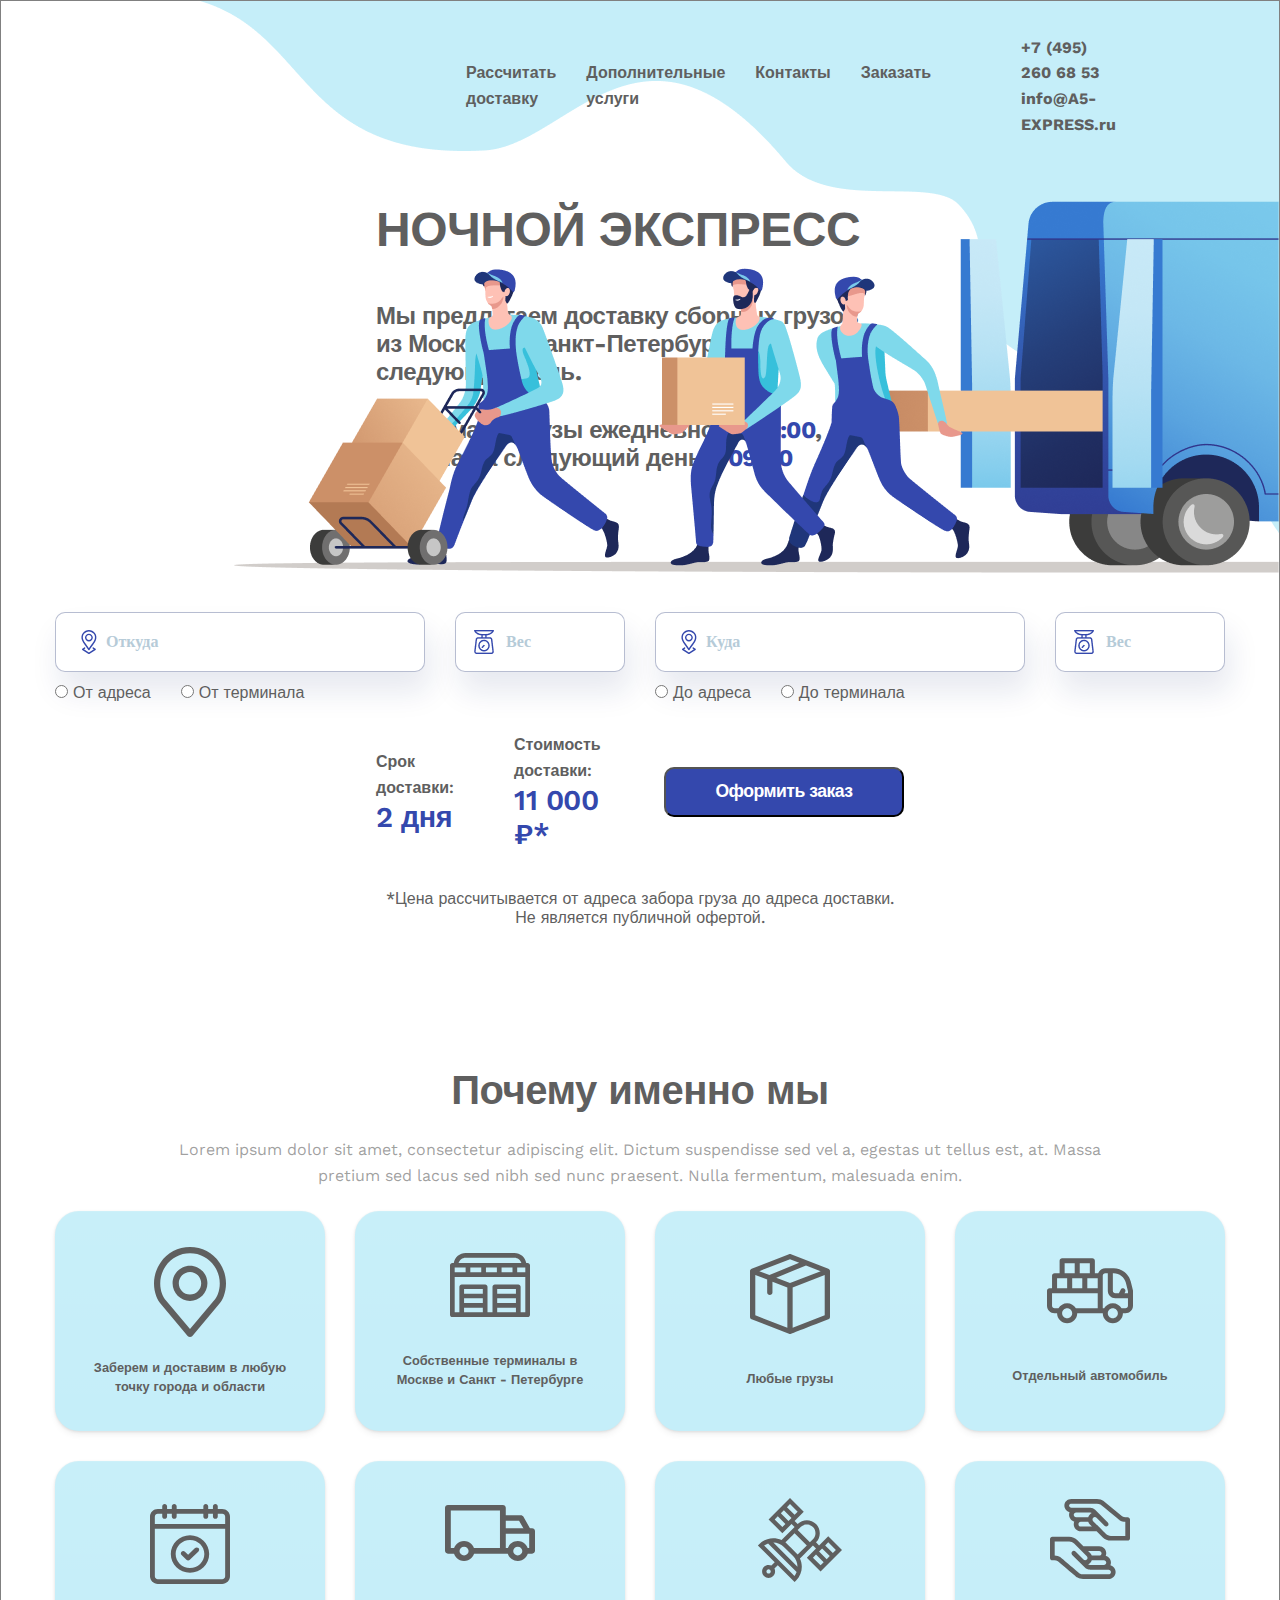
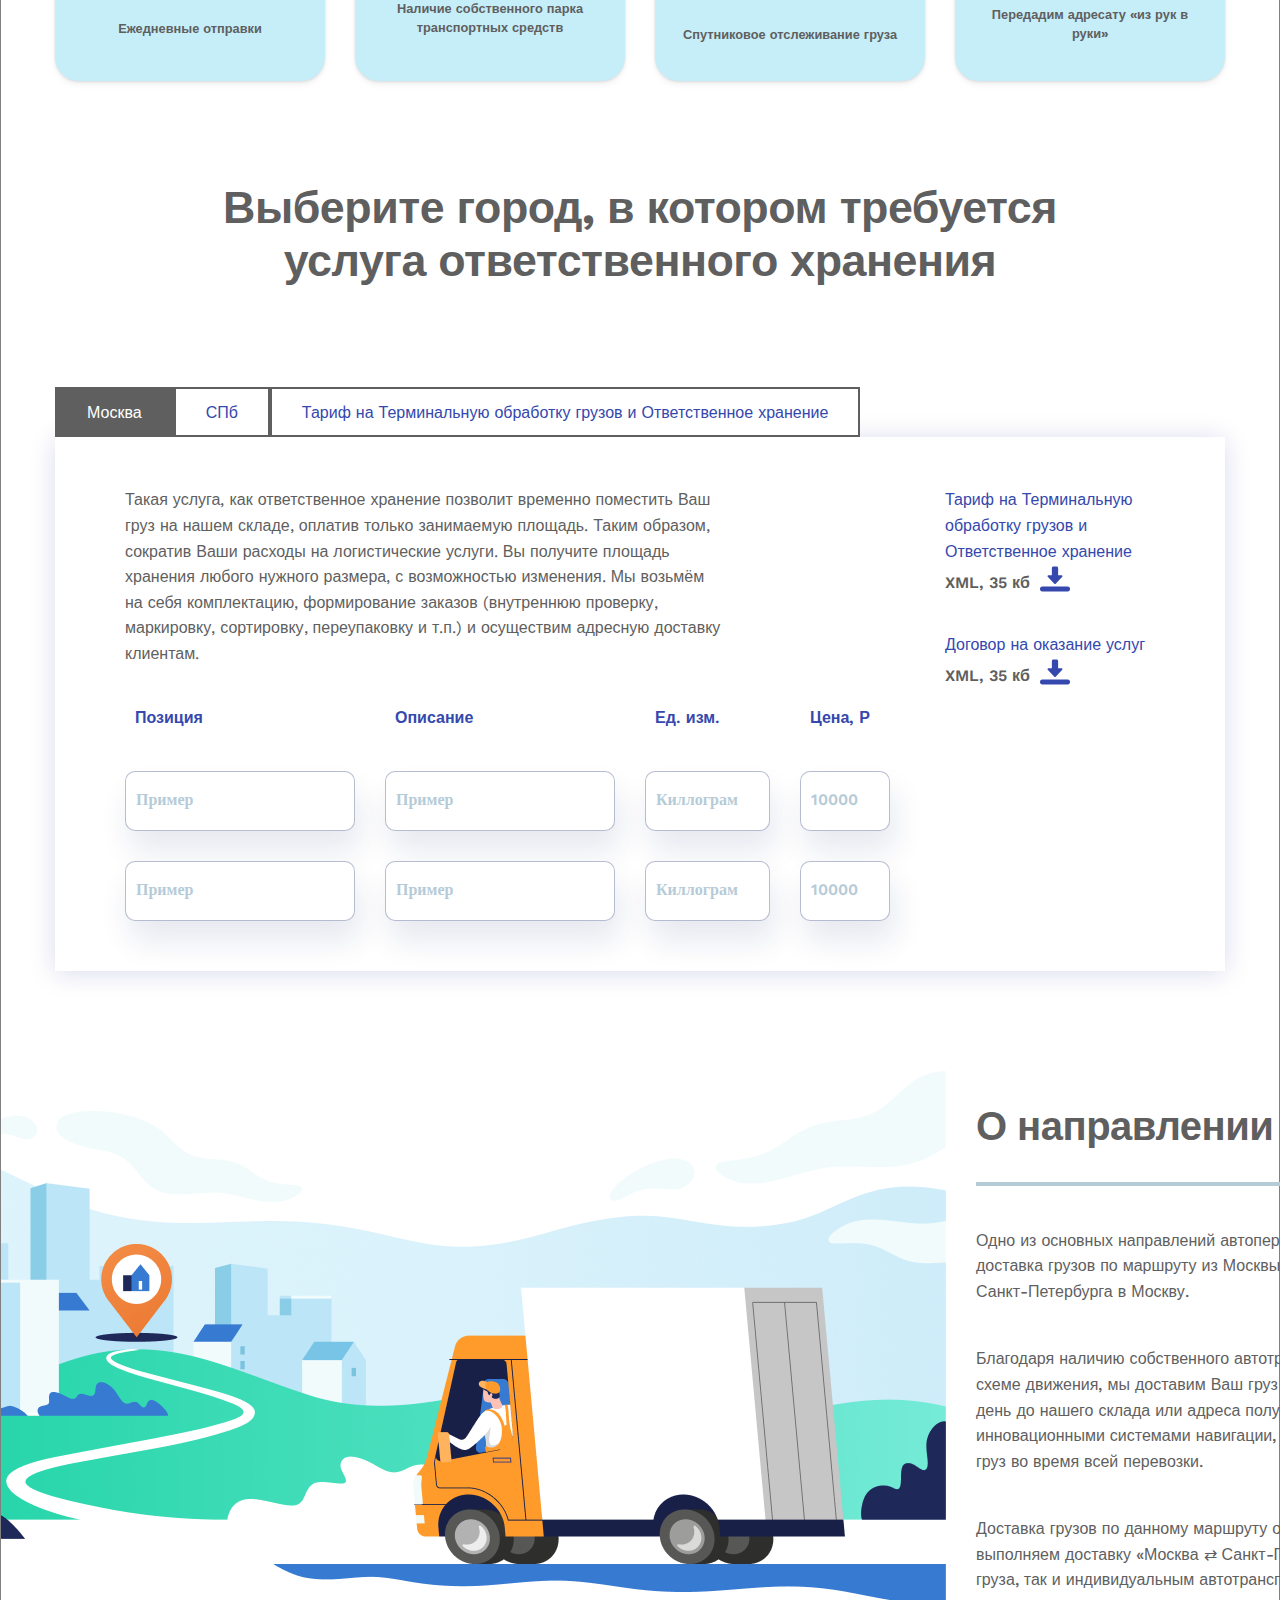
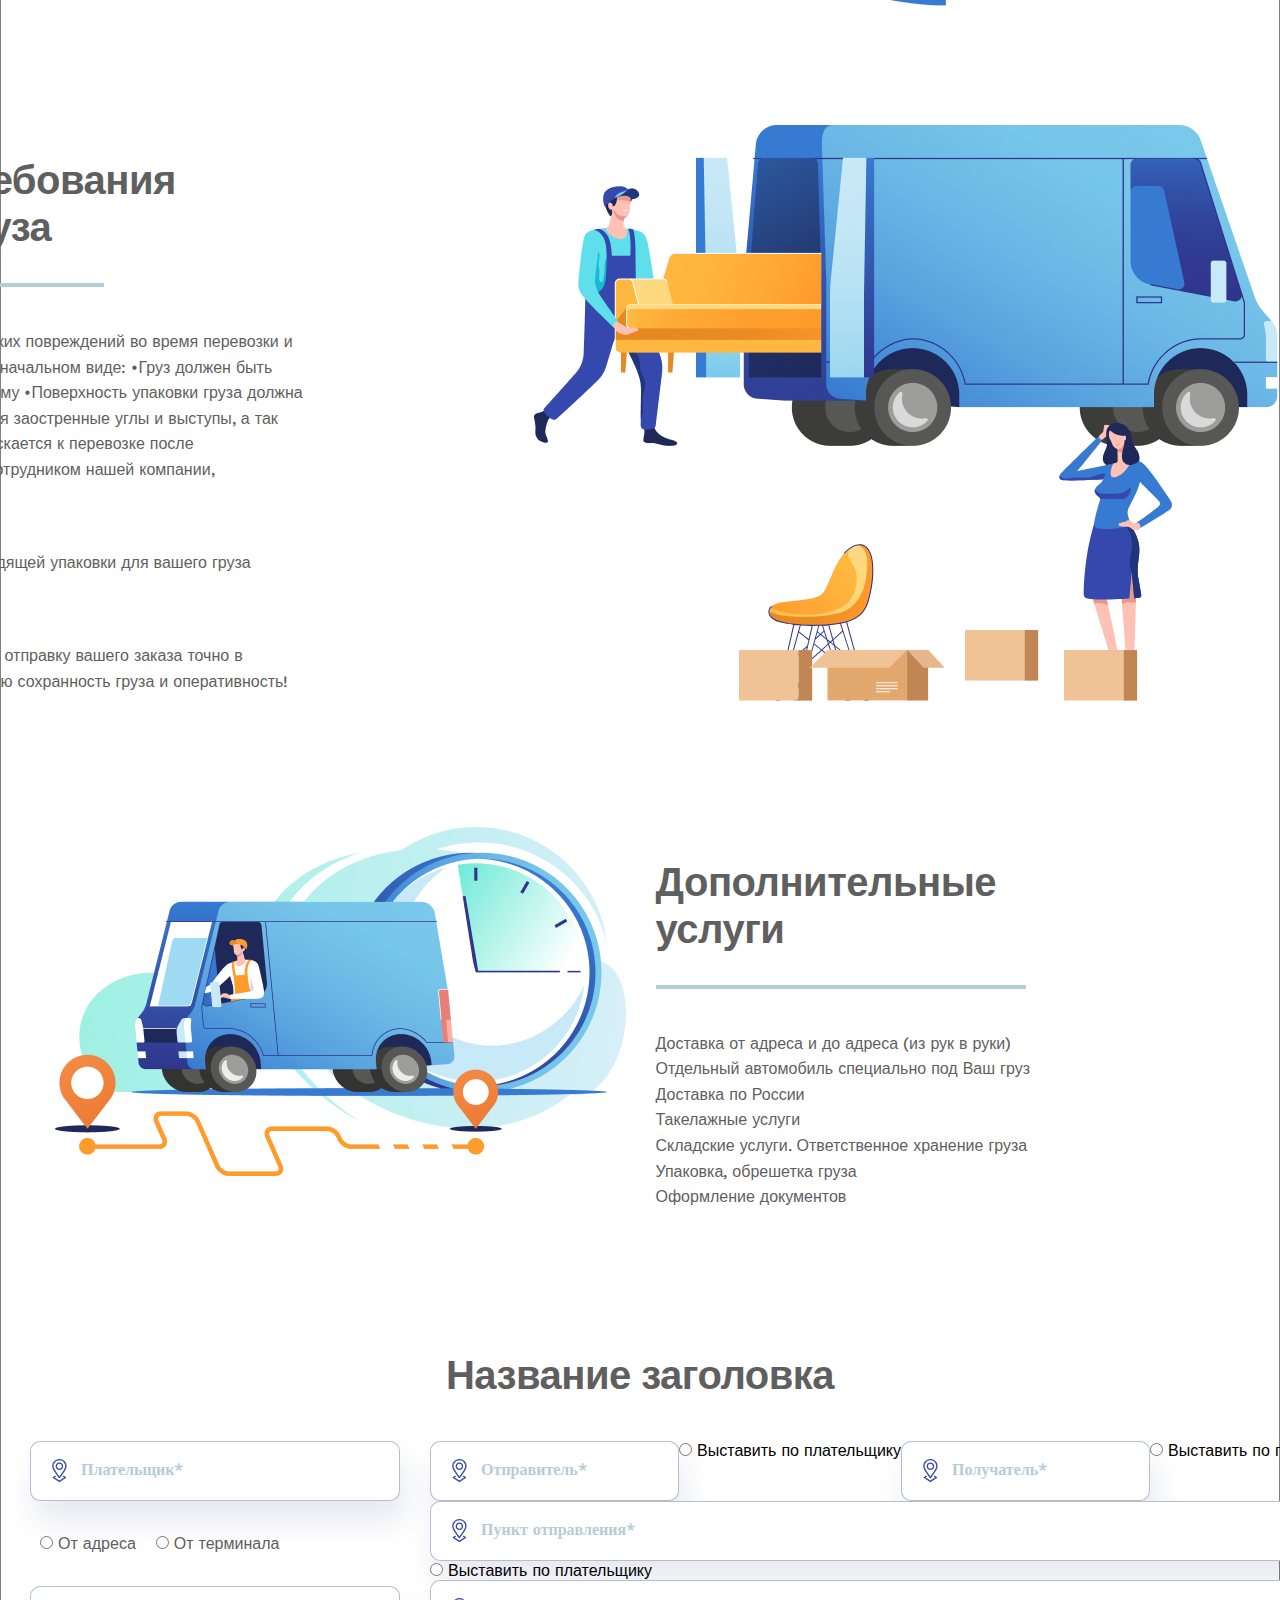
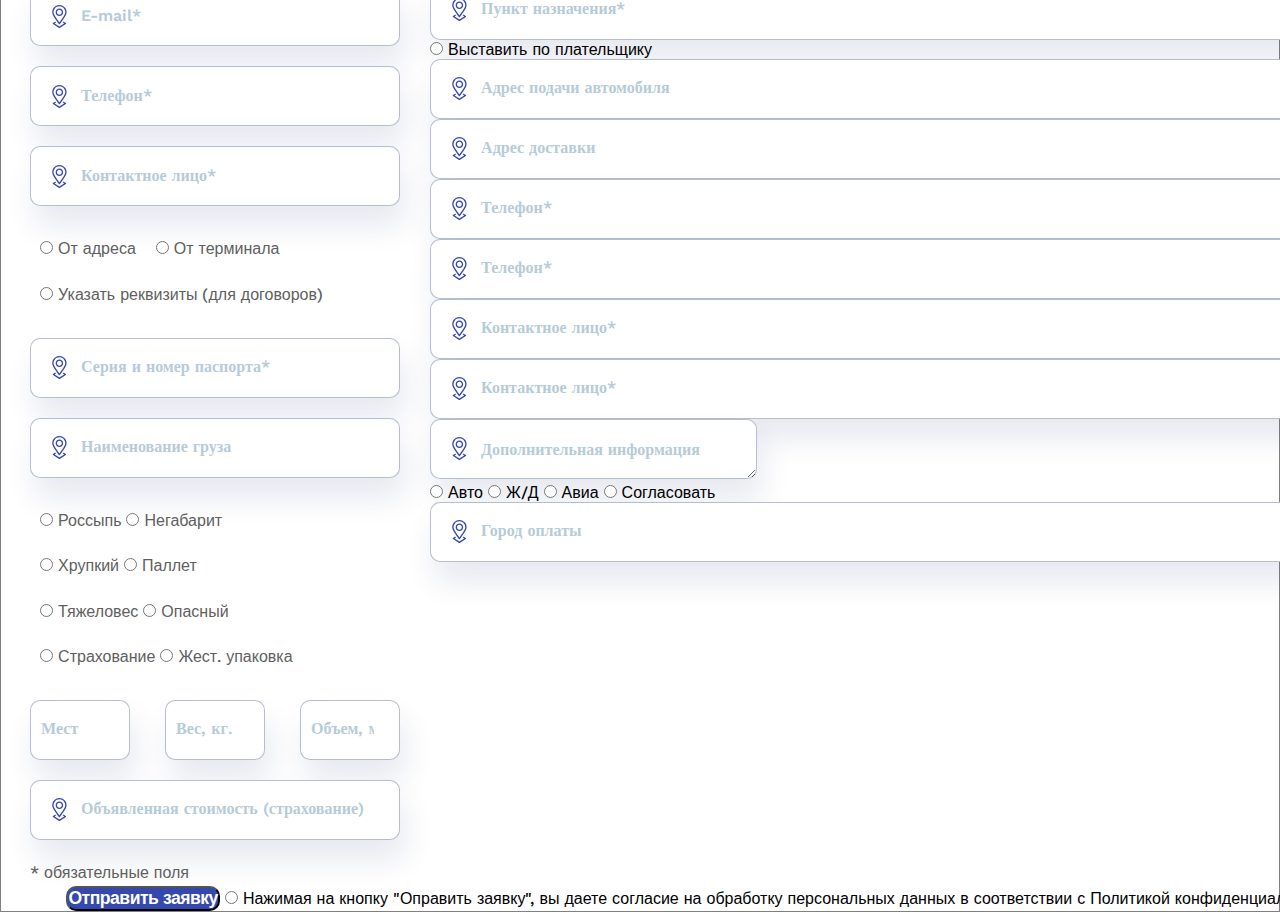
==== commit 79679cbf: "feat: section" ====
--- a/index.html
+++ b/index.html
@@ -357,6 +357,467 @@
             </div>
           </div>
         </section>
+        <section class="main__about">
+          <div class="frame1 frames">
+            <div class="main__about__img">
+              <img src="img/frame2.png" alt="" />
+            </div>
+            <div class="main__about__content">
+              <h2 class="main__about__title">О направлении</h2>
+              <div class="line"></div>
+              <p class="main__about__text">
+                Одно из основных направлений автоперевозок нашей компании - это
+                доставка грузов по маршруту из Москвы в Санкт-Петербург, а также
+                из Санкт-Петербурга в Москву.
+              </p>
+              <p class="main__about__text">
+                Благодаря наличию собственного автотранспорта и четко
+                выстроенной схеме движения, мы доставим Ваш груз между столицами
+                на следующий день до нашего склада или адреса получателя. Все
+                машины оборудованы инновационными системами навигации, что дает
+                возможность отслеживать груз во время всей перевозки.
+              </p>
+              <p class="main__about__text">
+                Доставка грузов по данному маршруту осуществляется ежедневно. Мы
+                выполняем доставку «Москва ⇄ Санкт-Петербург» как в составе
+                сборного груза, так и индивидуальным автотранспортом.
+              </p>
+            </div>
+          </div>
+          <div class="frame2 frames">
+            <div class="main__about__img main__about__img_frame2">
+              <img src="img/frame3.png" alt="" class="frame2" />
+              <div class="frame2-1">
+                <div class="frame2-1__elements">
+                  <img src="img/box.svg" alt="" class="fbox" />
+                  <img src="img/stul.svg" alt="" class="stul" />
+                  <img src="img/box-2.png" alt="" class="sbox" />
+                  <img src="img/box.svg" alt="" class="tbox" />
+                  <img src="img/box.svg" alt="" class="fobox" />
+                </div>
+                <img src="img/wuman.svg" alt="" class="wuman" />
+              </div>
+            </div>
+            <div class="main__about__content">
+              <h2 class="main__about__title">
+                Основные требования к упаковке груза
+              </h2>
+              <div class="line"></div>
+
+              <p class="main__about__text">
+                Чтобы защитить груз от механических повреждений во время
+                перевозки и доставить груз получателю в первоначальном виде:
+                •Груз должен быть упакован, без доступа к содержимому
+                •Поверхность упаковки груза должна быть чистой •Упаковка,
+                содержащая заостренные углы и выступы, а так же, не стандартные
+                размеры, допускается к перевозке после дополнительного
+                согласования с сотрудником нашей компании, принявшим заявку.
+              </p>
+              <p class="main__about__text">
+                Вы можете доверить подбор подходящей упаковки для вашего груза
+                нашим специалистам!
+              </p>
+              <p class="main__about__text">
+                Мы учтем все нюансы и обеспечим отправку вашего заказа точно в
+                указанное время, гарантируя полную сохранность груза и
+                оперативность!
+              </p>
+            </div>
+          </div>
+          <div class="frame3 frames">
+            <div class="main__about__img">
+              <img src="img/frame4.png" alt="" />
+            </div>
+            <div class="main__about__content">
+              <h2 class="main__about__title">Дополнительные услуги</h2>
+              <div class="line"></div>
+
+              <p class="main__about__text">
+                Доставка от адреса и до адреса (из рук в руки) <br />
+                Отдельный автомобиль специально под Ваш груз <br />
+                Доставка по России<br />
+                Такелажные услуги <br />Складские услуги. Ответственное хранение
+                груза <br />
+                Упаковка, обрешетка груза<br />
+                Оформление документов
+              </p>
+            </div>
+          </div>
+        </section>
+        <section class="main__name__header">
+          <h1 class="main__name__header__title">Название заголовка</h1>
+          <form action="" class="main__name__header__form">
+            <div class="payer">
+              <input
+                type="text"
+                placeholder="Плательщик*"
+                required
+                class="payer__form_input payer__form_input-size input_from-placeholder"
+              />
+              <div class="payer__input__radio">
+                <!-- input radio from -->
+                <div class="input__address">
+                  <input
+                    type="radio"
+                    name="payer-from-add-ter"
+                    id="payer-adress"
+                    class="input-radio radio"
+                  />
+                  <label for="payer-adress" class="label__text"
+                    >От адреса</label
+                  >
+                </div>
+                <div class="input__terminal">
+                  <input
+                    type="radio"
+                    name="payer-from-add-ter"
+                    id="payer_terminal"
+                    class="input-radio radio"
+                  />
+                  <label for="payer_terminal" class="label__text"
+                    >От терминала</label
+                  >
+                </div>
+              </div>
+              <input
+                type="email"
+                placeholder="E-mail*"
+                class="payer__form_input payer__form_input-size input_from-placeholder"
+                required
+              />
+              <input
+                type="tel"
+                placeholder="Телефон*"
+                class="payer__form_input payer__form_input-size input_from-placeholder"
+                required
+              />
+              <input
+                type="text"
+                placeholder="Контактное лицо*"
+                class="payer__form_input payer__form_input-size input_from-placeholder"
+                required
+              />
+              <div class="payer__input__radio-3">
+                <!-- input radio from -->
+                <div class="input__address">
+                  <input
+                    type="radio"
+                    name="contact-from-add-ter"
+                    id="contact-adress"
+                    class="input-radio radio"
+                  />
+                  <label for="contact-adress" class="label__text"
+                    >От адреса</label
+                  >
+                </div>
+                <div class="input__terminal">
+                  <input
+                    type="radio"
+                    name="contact-from-add-ter"
+                    id="contact_terminal"
+                    class="input-radio radio"
+                  />
+                  <label for="contact_terminal" class="label__text"
+                    >От терминала</label
+                  >
+                </div>
+                <div class="input__ruls">
+                  <input
+                    type="radio"
+                    id="for-contact"
+                    class="input-radio radio"
+                  />
+                  <label for="for-contact" class="label__text"
+                    >Указать реквизиты (для договоров)</label
+                  >
+                </div>
+              </div>
+              <input
+                type="text"
+                placeholder="Серия и номер паспорта*"
+                class="payer__form_input payer__form_input-size input_from-placeholder"
+                required
+              />
+              <input
+                type="text"
+                placeholder="Наименование груза"
+                class="payer__form_input payer__form_input-size input_from-placeholder"
+              />
+              <div class="payer__input__radio-option">
+                <div>
+                  <input
+                    type="radio"
+                    name="name-of-cargo"
+                    id="placer"
+                    class="input-radio radio"
+                    required
+                  />
+                  <label for="placer" class="label__text">Россыпь</label>
+                  <input
+                    type="radio"
+                    name="name-of-cargo"
+                    id="Out-of-gauge"
+                    class="input-radio radio"
+                    required
+                  />
+                  <label for="Out-of-gauge" class="label__text"
+                    >Негабарит</label
+                  >
+                </div>
+                <div>
+                  <input
+                    type="radio"
+                    name="name-of-cargo"
+                    id="Fragile"
+                    class="input-radio radio"
+                    required
+                  />
+                  <label for="Fragile" class="label__text">Хрупкий</label>
+                  <input
+                    type="radio"
+                    name="name-of-cargo"
+                    id="Pallet"
+                    class="input-radio radio"
+                    required
+                  />
+                  <label for="Pallet" class="label__text">Паллет</label>
+                </div>
+
+                <div>
+                  <input
+                    type="radio"
+                    name="name-of-cargo"
+                    id="Heavyweight"
+                    class="input-radio radio"
+                    required
+                  />
+                  <label for="Heavyweight" class="label__text">Тяжеловес</label>
+                  <input
+                    type="radio"
+                    name="name-of-cargo"
+                    id="Dangerous"
+                    class="input-radio radio"
+                    required
+                  />
+                  <label for="Dangerous" class="label__text">Опасный</label>
+                </div>
+
+                <div>
+                  <input
+                    type="radio"
+                    name="name-of-cargo"
+                    id="Insurance"
+                    class="input-radio radio"
+                    required
+                  />
+                  <label for="Insurance" class="label__text">Страхование</label>
+                  <input
+                    type="radio"
+                    name="name-of-cargo"
+                    id="Rigid_packaging"
+                    class="input-radio radio"
+                    required
+                  />
+                  <label for="Rigid_packaging" class="label__text"
+                    >Жест. упаковка</label
+                  >
+                </div>
+              </div>
+              <div class="payer__input__characterization">
+                <input
+                  type="number"
+                  placeholder="Мест"
+                  class="input_from-placeholder payer__form_input input__characterization"
+                  required
+                />
+                <input
+                  type="number"
+                  placeholder="Вес, кг."
+                  class="input_from-placeholder payer__form_input input__characterization"
+                  required
+                />
+                <input
+                  type="number"
+                  placeholder="Объем, м3"
+                  class="input_from-placeholder input__characterization"
+                  required
+                />
+              </div>
+              <input
+                type="text"
+                placeholder="Объявленная стоимость (страхование)"
+                class="payer__form_input payer__form_input-size input_from-placeholder"
+                required
+              />
+              <p class="required">* обязательные поля</p>
+            </div>
+            <div class="sender">
+              <div class="sender__input">
+                <input
+                  type="text"
+                  placeholder="Отправитель*"
+                  required
+                  class="payer__form_input sender__form_input-size input_from-placeholder"
+                />
+                <div class="sender__input__wrap">
+                  <!-- input radio from -->
+                  <div class="input__address">
+                    <input
+                      type="radio"
+                      name="sender"
+                      id="sender"
+                      class="input-radio radio"
+                    />
+                    <label for="sender" class="label__text"
+                      >Выставить по плательщику</label
+                    >
+                  </div>
+                </div>
+                <input
+                  type="text"
+                  placeholder="Получатель*"
+                  required
+                  class="payer__form_input sender__form_input-size input_from-placeholder"
+                />
+                <div class="sender__input__radio">
+                  <!-- input radio from -->
+                  <div class="input__address">
+                    <input
+                      type="radio"
+                      name="sender"
+                      id="sender"
+                      class="input-radio radio"
+                    />
+                    <label for="sender" class="label__text"
+                      >Выставить по плательщику</label
+                    >
+                  </div>
+                </div>
+              </div>
+              <input
+                type="text"
+                placeholder="Пункт отправления*"
+                required
+                class="payer__form_input sender__form_input-size input_from-placeholder"
+              />
+              <div class="sender__input__radio">
+                <!-- input radio from -->
+                <div class="input__address">
+                  <input
+                    type="radio"
+                    name="sender"
+                    id="sender"
+                    class="input-radio radio"
+                  />
+                  <label for="sender" class="label__text"
+                    >Выставить по плательщику</label
+                  >
+                </div>
+              </div>
+              <input
+                type="text"
+                placeholder="Пункт назначения*"
+                required
+                class="payer__form_input sender__form_input-size input_from-placeholder"
+              />
+              <div class="sender__input__radio">
+                <!-- input radio from -->
+                <div class="input__address">
+                  <input
+                    type="radio"
+                    name="sender"
+                    id="sender"
+                    class="input-radio radio"
+                  />
+                  <label for="sender" class="label__text"
+                    >Выставить по плательщику</label
+                  >
+                </div>
+              </div>
+
+              <input
+                type="text"
+                placeholder="Адрес подачи автомобиля"
+                required
+                class="payer__form_input sender__form_input-size input_from-placeholder"
+              />
+
+              <input
+                type="text"
+                placeholder="Адрес доставки"
+                required
+                class="payer__form_input sender__form_input-size input_from-placeholder"
+              />
+
+              <input
+                type="tel"
+                placeholder="Телефон*"
+                class="payer__form_input sender__form_input-size input_from-placeholder"
+                required
+              />
+
+              <input
+                type="tel"
+                placeholder="Телефон*"
+                class="payer__form_input sender__form_input-size input_from-placeholder"
+                required
+              />
+
+              <input
+                type="text"
+                placeholder="Контактное лицо*"
+                class="payer__form_input sender__form_input-size input_from-placeholder"
+                required
+              />
+
+              <input
+                type="text"
+                placeholder="Контактное лицо*"
+                class="payer__form_input sender__form_input-size input_from-placeholder"
+                required
+              />
+
+              <div class="sender__textarea">
+                <textarea
+                  name=""
+                  id=""
+                  cols="30"
+                  rows="10"
+                  placeholder="Дополнительная информация"
+                  class="payer__form_input sender__form_textarea-size input_from-placeholder"
+                ></textarea>
+                <div class="sender__form_textarea-input">
+                  <input type="radio" name="" id="" />
+                  <label for="">Авто</label>
+                  <input type="radio" name="" id="" />
+                  <label for="">Ж/Д</label>
+                  <input type="radio" name="" id="" />
+                  <label for="">Авиа</label>
+                  <input type="radio" name="" id="" />
+                  <label for="">Согласовать</label>
+                </div>
+              </div>
+
+              <input
+                type="text"
+                placeholder="Город оплаты"
+                class="payer__form_input sender__form_input-size input_from-placeholder"
+                required
+              />
+            </div>
+            <div class="sender__btns">
+              <button type="submit" class="btn send-request">
+                Отправить заявку
+              </button>
+              <input type="radio" required id="send-request" />
+              <label for="label__text" for="send-request"
+                >Нажимая на кнопку "Оправить заявку", вы даете согласие на
+                обработку персональных данных в соответствии с Политикой
+                конфиденциальности
+              </label>
+            </div>
+          </form>
+        </section>
       </main>
     </div>
   </body>
--- a/css/style.css
+++ b/css/style.css
@@ -12,7 +12,7 @@
   border: solid 1px #f2f2f2;
 }
 
-.main__select_city .main__select_city__input .main__select_city__input-item .city_input, .header__form .input__massa-wrapper .input__massa-size, .header__form .input_from {
+.main__name__header .main__name__header__form .payer__input__characterization .input__characterization, .main__name__header .main__name__header__form .payer__form_input, .main__select_city .main__select_city__input .main__select_city__input-item .city_input, .header__form .input__massa-wrapper .input__massa-size, .header__form .input_from {
   border-radius: 10px;
   border: 1px solid rgba(18, 38, 103, 0.3);
   background: #fff;
@@ -30,7 +30,7 @@
   line-height: 160.187%; /* 25.63px */
 }
 
-.main__select_city .main__select_city__input .main__select_city__input-item p, .main__select_city .main__select_city__wrapper__select__box .select_box__content .select_box__download_wrap .select_box__download_sub_text, .main__select_city .main__select_city__wrapper__select__box .select_box__content .select_box__download_wrap .select_box__download_text, .main__select_city .main__select_city__wrapper__select__box .select_box__content .select_box__text, .main__select_city .main__select_city__wrapper__select .main__select_city__btn, .main__why_us .why_us__wrapper .why_us__item .why_us__item-text, .main__why_us .main__why_us__text, .btn, .header__form .form__btn .form__btn-subtext, .header__form .form__btn .form__btn-text, .header__form .label__text {
+.main__name__header .main__name__header__form .required, .main__name__header .main__name__header__form .payer .label__text, .main__about .main__about__text, .main__select_city .main__select_city__input .main__select_city__input-item p, .main__select_city .main__select_city__wrapper__select__box .select_box__content .select_box__download_wrap .select_box__download_sub_text, .main__select_city .main__select_city__wrapper__select__box .select_box__content .select_box__download_wrap .select_box__download_text, .main__select_city .main__select_city__wrapper__select__box .select_box__content .select_box__text, .main__select_city .main__select_city__wrapper__select .main__select_city__btn, .main__why_us .why_us__wrapper .why_us__item .why_us__item-text, .main__why_us .main__why_us__text, .btn, .header__form .form__btn .form__btn-subtext, .header__form .form__btn .form__btn-text, .header__form .label__text {
   color: #5f5f5f;
   font-feature-settings: "clig" off, "liga" off;
   font-family: "Work Sans", sans-serif;
@@ -39,7 +39,7 @@
   line-height: 160.188%; /* 25.63px */
 }
 
-.main__select_city .main__select_city__title, .main__why_us .main__why_us__title, .header__content .header__subtitle, .header__content .header__title {
+.main__name__header .main__name__header__title, .main__about .main__about__title, .main__select_city .main__select_city__title, .main__why_us .main__why_us__title, .header__content .header__subtitle, .header__content .header__title {
   color: #5f5f5f;
   font-family: "Work Sans", sans-serif;
   font-weight: 700;
@@ -329,4 +329,157 @@
   width: 90px;
 }
 
+.main__about {
+  margin: 100px auto;
+}
+.main__about .main__about__title {
+  font-size: 2.5rem;
+  width: 470px;
+  margin: 32px 0;
+}
+.main__about .main__about__text {
+  margin: 42px 0;
+  width: 570px;
+}
+.main__about .frame1 {
+  display: flex;
+  gap: 30px;
+}
+.main__about .frame2 {
+  display: flex;
+  flex-direction: row-reverse;
+}
+.main__about .frame3 {
+  display: flex;
+  justify-content: center;
+}
+.main__about .frames {
+  gap: 30px;
+  margin: 90px 0;
+}
+.main__about .main__about__img_frame2 {
+  display: flex;
+  flex-direction: column;
+  align-items: flex-end;
+}
+.main__about .main__about__img_frame2 .frame2 {
+  position: relative;
+  right: -200px;
+  z-index: -2;
+}
+.main__about .main__about__img_frame2 .frame2-1 {
+  width: 600px;
+  position: relative;
+}
+.main__about .main__about__img_frame2 .frame2-1 .fbox,
+.main__about .main__about__img_frame2 .frame2-1 .stul,
+.main__about .main__about__img_frame2 .frame2-1 .sbox,
+.main__about .main__about__img_frame2 .frame2-1 .tbox,
+.main__about .main__about__img_frame2 .frame2-1 .fobox,
+.main__about .main__about__img_frame2 .frame2-1 .wuman {
+  position: relative;
+}
+.main__about .main__about__img_frame2 .frame2-1 .stul,
+.main__about .main__about__img_frame2 .frame2-1 .wuman {
+  z-index: -1;
+}
+.main__about .main__about__img_frame2 .frame2-1 .fbox {
+  left: 60px;
+  bottom: 0;
+}
+.main__about .main__about__img_frame2 .frame2-1 .stul {
+  left: 10px;
+  top: 0;
+}
+.main__about .main__about__img_frame2 .frame2-1 .sbox {
+  left: -60px;
+}
+.main__about .main__about__img_frame2 .frame2-1 .tbox {
+  left: -45px;
+  bottom: 20px;
+}
+.main__about .main__about__img_frame2 .frame2-1 .fobox {
+  left: -25px;
+}
+.main__about .main__about__img_frame2 .frame2-1 .frame2-1__elements {
+  bottom: 0;
+  position: absolute;
+}
+.main__about .main__about__img_frame2 .frame2-1 .wuman {
+  right: -380px;
+  bottom: 30px;
+}
+.main__about .line {
+  width: 370px;
+  height: 4px;
+  background: #b6cbd8;
+}
+
+.main__name__header {
+  margin: 0 auto;
+}
+.main__name__header .main__name__header__title {
+  font-size: 2.5rem;
+  text-align: center;
+  margin: 42px auto;
+}
+.main__name__header .main__name__header__form {
+  width: 1400px;
+  display: flex;
+  margin: 0 auto;
+  flex-wrap: wrap;
+  justify-content: center;
+}
+.main__name__header .main__name__header__form .payer {
+  display: flex;
+  flex-direction: column;
+  width: 400px;
+  gap: 20px;
+}
+.main__name__header .main__name__header__form .payer .payer__form_input-size {
+  width: 370px;
+}
+.main__name__header .main__name__header__form .payer .payer__input__radio {
+  display: flex;
+  gap: 20px;
+  padding: 10px;
+}
+.main__name__header .main__name__header__form .payer .payer__input__radio-option {
+  display: flex;
+  flex-direction: column;
+  align-items: flex-start;
+  gap: 20px;
+  padding: 10px;
+}
+.main__name__header .main__name__header__form .payer .payer__input__radio-3 {
+  display: flex;
+  flex-wrap: wrap;
+  gap: 20px;
+  padding: 10px;
+}
+.main__name__header .main__name__header__form .payer__form_input {
+  height: 60px;
+  padding: 20px 20px 20px 50px;
+  background-image: url(../img/location.svg);
+  background-repeat: no-repeat;
+  background-position: left 16px center;
+  background-size: 24px;
+}
+.main__name__header .main__name__header__form .payer__input__characterization {
+  display: flex;
+  gap: 35px;
+}
+.main__name__header .main__name__header__form .payer__input__characterization .input__characterization {
+  width: 100px;
+  height: 60px;
+  padding: 10px;
+}
+.main__name__header .main__name__header__form .sender {
+  display: flex;
+  flex-direction: column;
+}
+.main__name__header .main__name__header__form .sender .sender__input {
+  display: flex;
+}
+
 /*# sourceMappingURL=style.css.map */
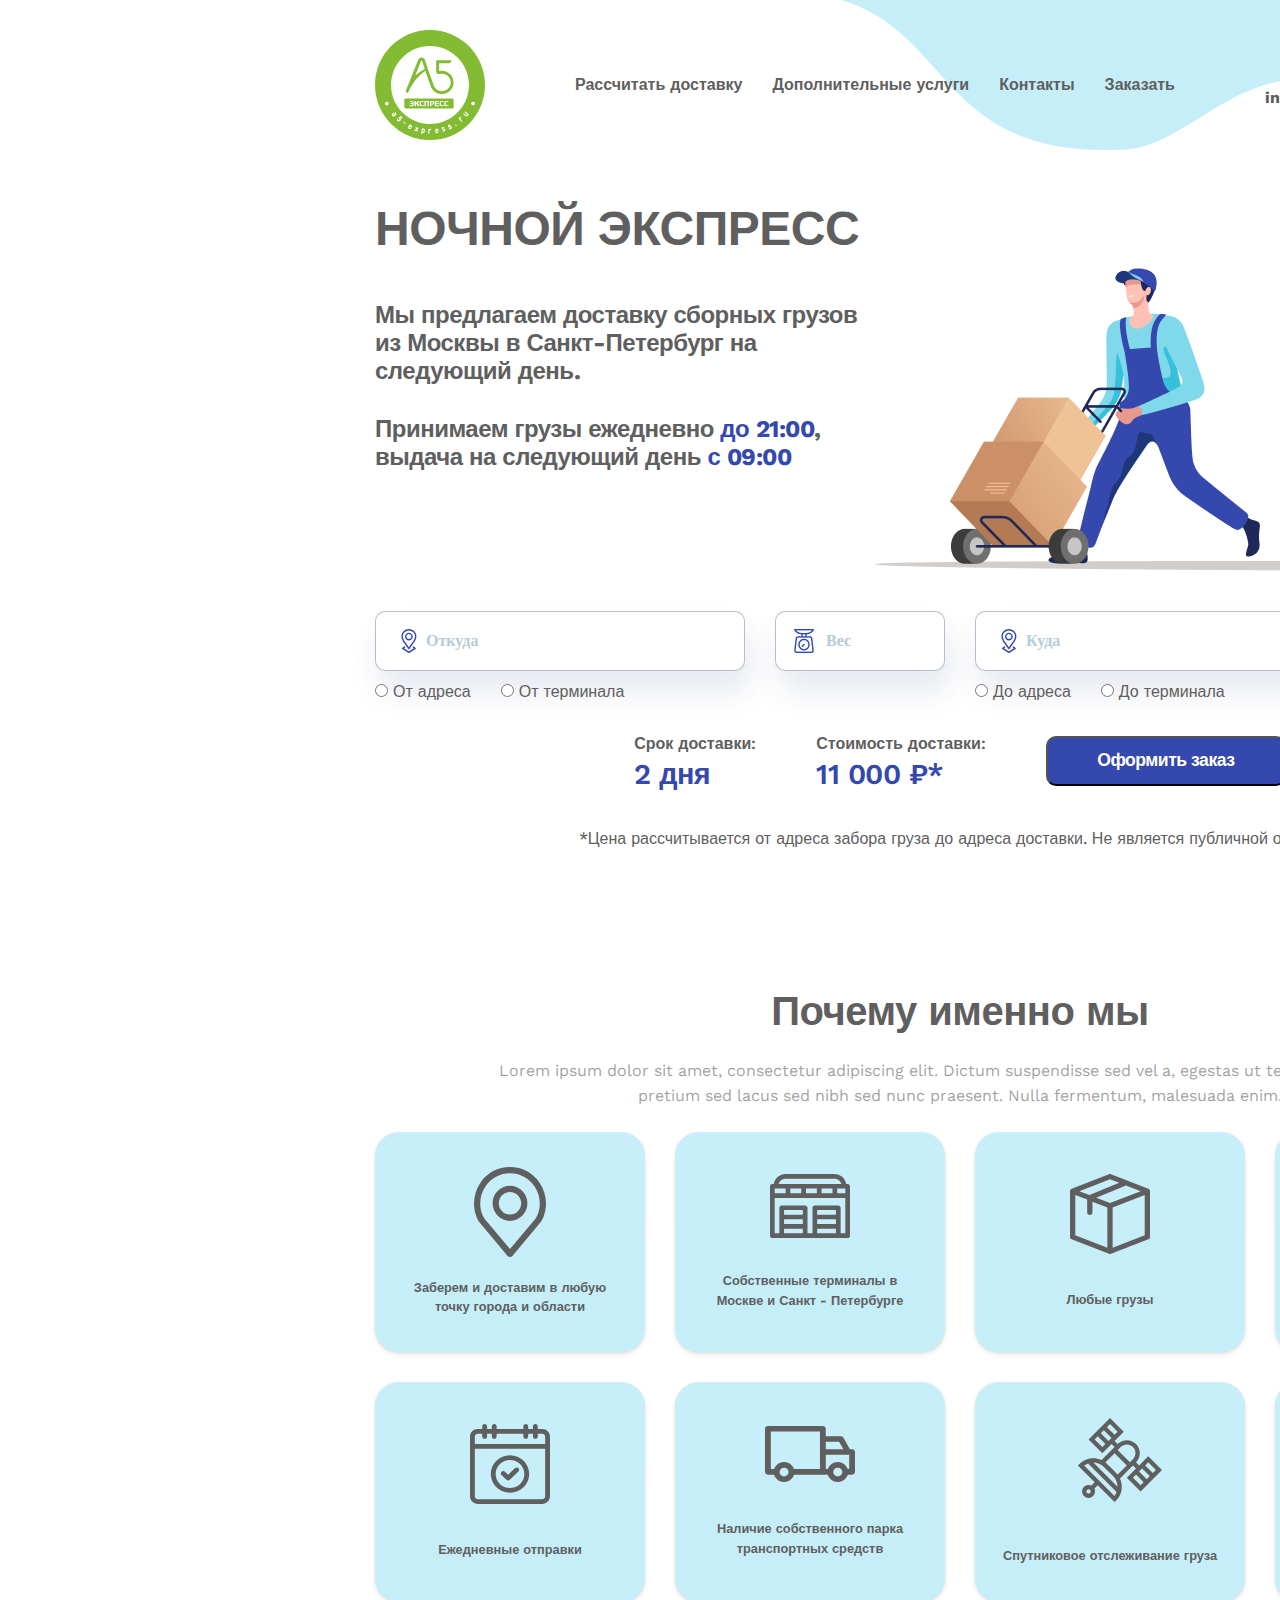
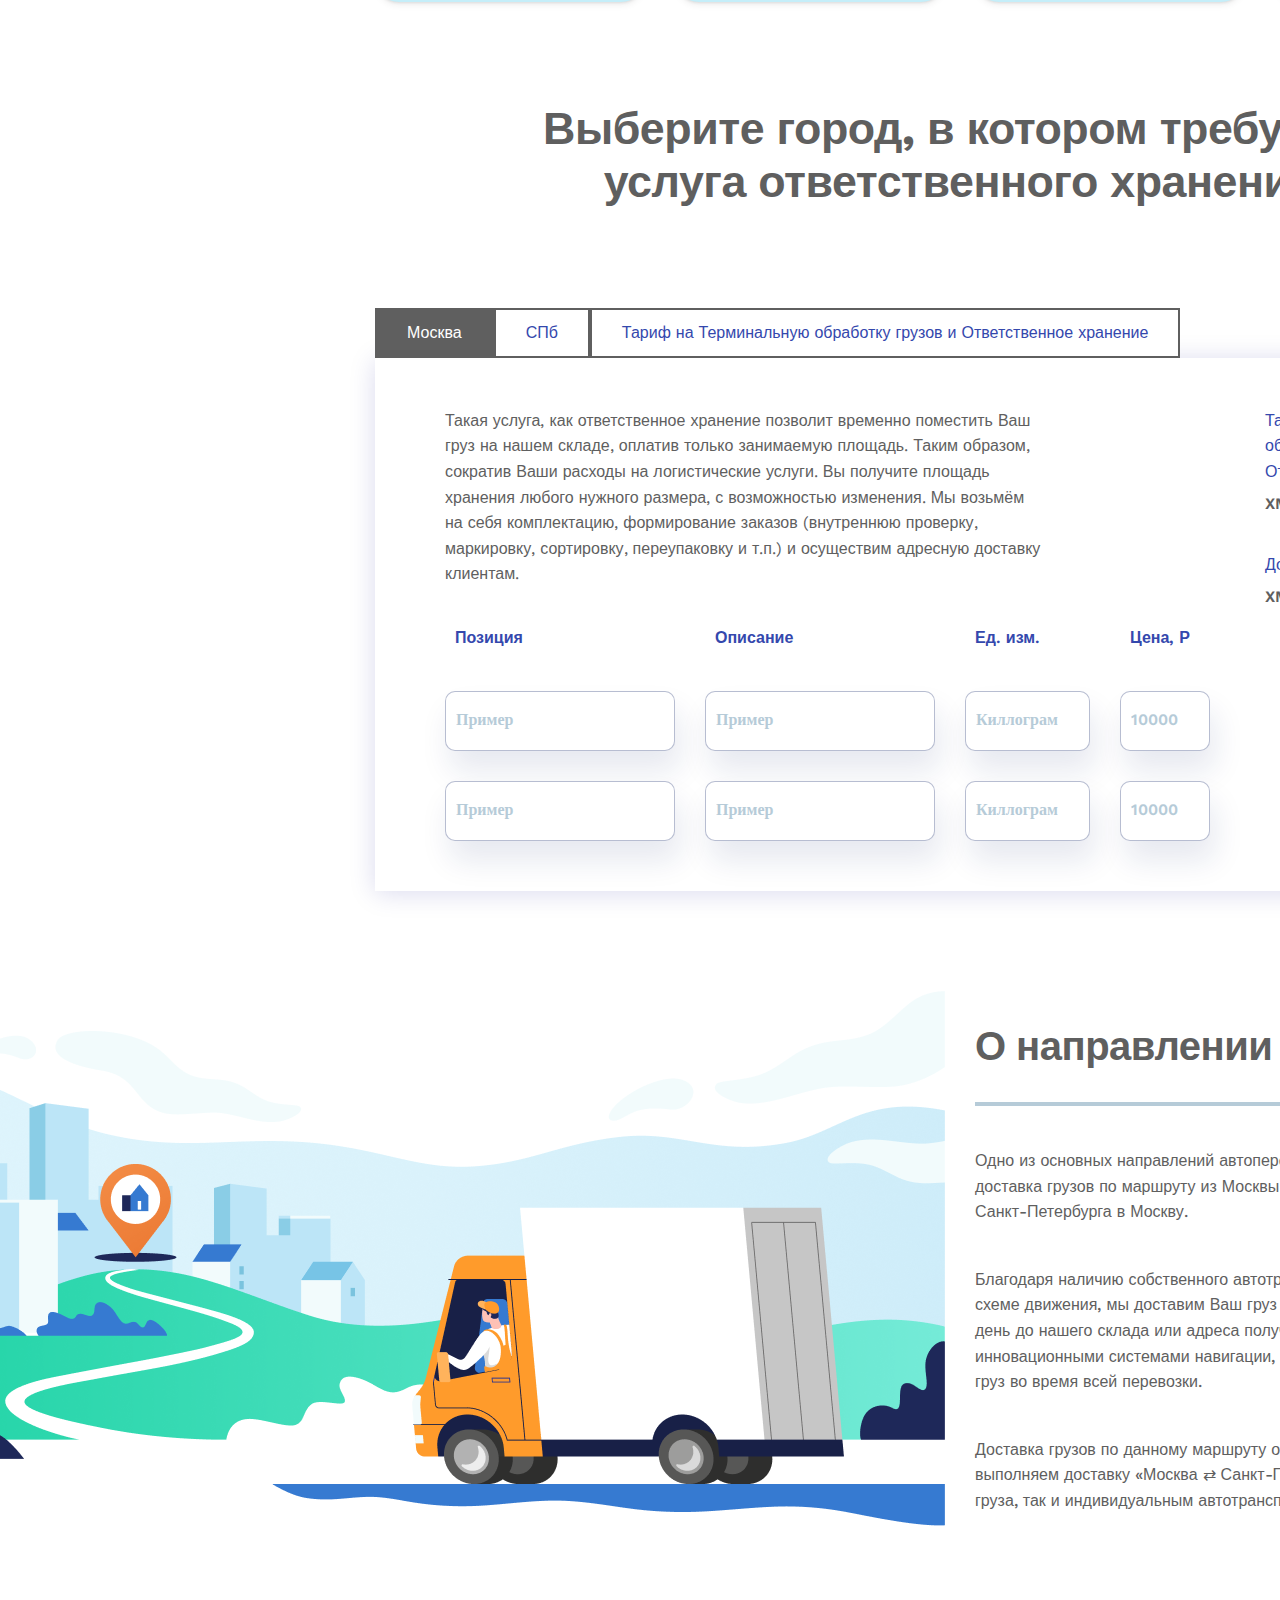
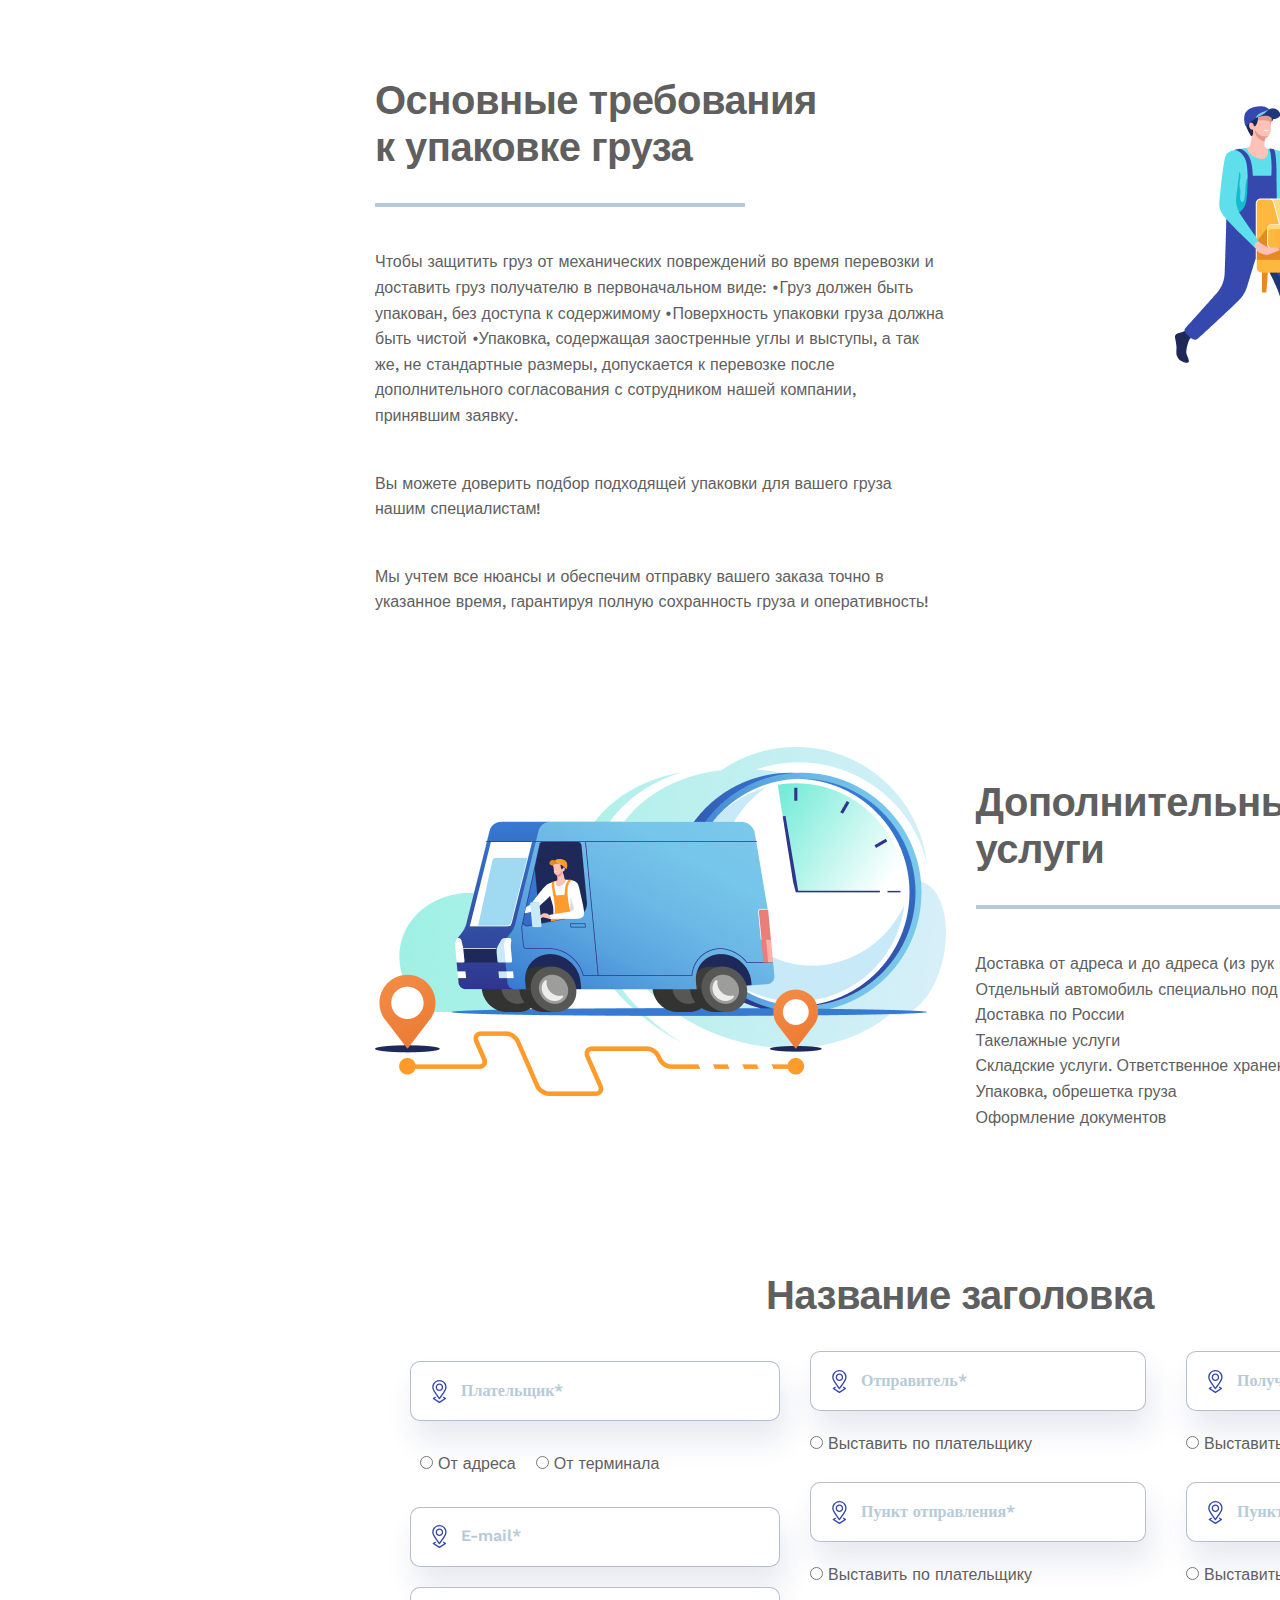
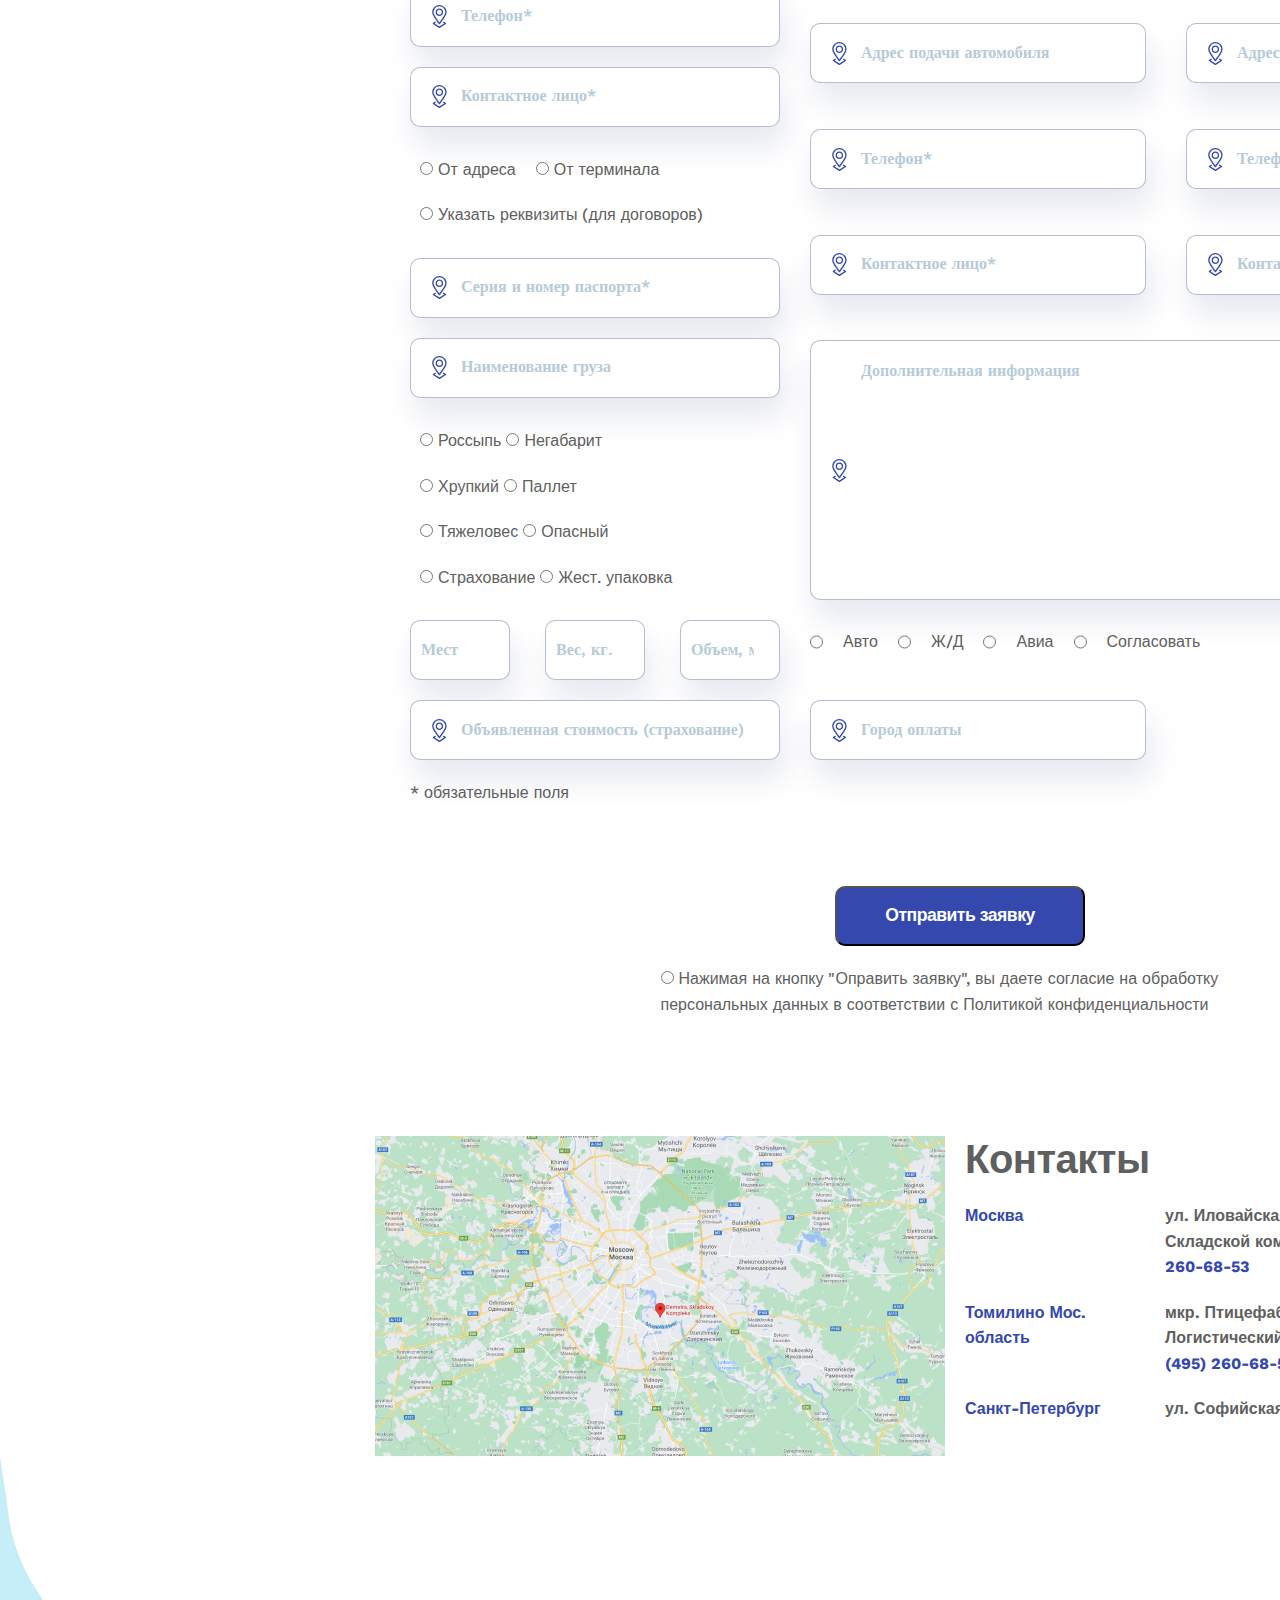
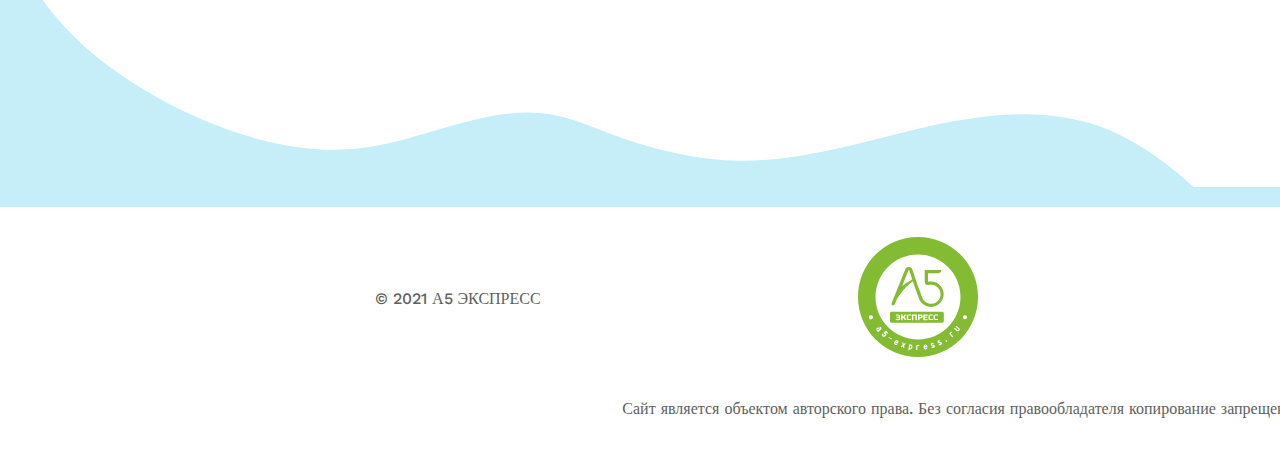
==== commit f8c48658: "init: footer, contact section" ====
--- a/index.html
+++ b/index.html
@@ -652,16 +652,15 @@
               <p class="required">* обязательные поля</p>
             </div>
             <div class="sender">
-              <div class="sender__input">
-                <input
-                  type="text"
-                  placeholder="Отправитель*"
-                  required
-                  class="payer__form_input sender__form_input-size input_from-placeholder"
-                />
-                <div class="sender__input__wrap">
-                  <!-- input radio from -->
-                  <div class="input__address">
+              <div class="sender__column">
+                <div class="wrapps">
+                  <input
+                    type="text"
+                    placeholder="Отправитель*"
+                    required
+                    class="payer__form_input sender__form_input-size input_from-placeholder block"
+                  />
+                  <div class="sender__radio">
                     <input
                       type="radio"
                       name="sender"
@@ -673,15 +672,14 @@
                     >
                   </div>
                 </div>
-                <input
-                  type="text"
-                  placeholder="Получатель*"
-                  required
-                  class="payer__form_input sender__form_input-size input_from-placeholder"
-                />
-                <div class="sender__input__radio">
-                  <!-- input radio from -->
-                  <div class="input__address">
+                <div class="wrapps">
+                  <input
+                    type="text"
+                    placeholder="Получатель*"
+                    required
+                    class="payer__form_input sender__form_input-size input_from-placeholder"
+                  />
+                  <div class="sender__radio">
                     <input
                       type="radio"
                       name="sender"
@@ -694,131 +692,250 @@
                   </div>
                 </div>
               </div>
-              <input
-                type="text"
-                placeholder="Пункт отправления*"
-                required
-                class="payer__form_input sender__form_input-size input_from-placeholder"
-              />
-              <div class="sender__input__radio">
-                <!-- input radio from -->
-                <div class="input__address">
-                  <input
-                    type="radio"
-                    name="sender"
-                    id="sender"
-                    class="input-radio radio"
-                  />
-                  <label for="sender" class="label__text"
-                    >Выставить по плательщику</label
-                  >
-                </div>
-              </div>
-              <input
-                type="text"
-                placeholder="Пункт назначения*"
-                required
-                class="payer__form_input sender__form_input-size input_from-placeholder"
-              />
-              <div class="sender__input__radio">
-                <!-- input radio from -->
-                <div class="input__address">
-                  <input
-                    type="radio"
-                    name="sender"
-                    id="sender"
-                    class="input-radio radio"
-                  />
-                  <label for="sender" class="label__text"
-                    >Выставить по плательщику</label
-                  >
-                </div>
-              </div>
-
-              <input
-                type="text"
-                placeholder="Адрес подачи автомобиля"
-                required
-                class="payer__form_input sender__form_input-size input_from-placeholder"
-              />
-
-              <input
-                type="text"
-                placeholder="Адрес доставки"
-                required
-                class="payer__form_input sender__form_input-size input_from-placeholder"
-              />
-
-              <input
-                type="tel"
-                placeholder="Телефон*"
-                class="payer__form_input sender__form_input-size input_from-placeholder"
-                required
-              />
-
-              <input
-                type="tel"
-                placeholder="Телефон*"
-                class="payer__form_input sender__form_input-size input_from-placeholder"
-                required
-              />
-
-              <input
-                type="text"
-                placeholder="Контактное лицо*"
-                class="payer__form_input sender__form_input-size input_from-placeholder"
-                required
-              />
-
-              <input
-                type="text"
-                placeholder="Контактное лицо*"
-                class="payer__form_input sender__form_input-size input_from-placeholder"
-                required
-              />
-
-              <div class="sender__textarea">
-                <textarea
-                  name=""
-                  id=""
-                  cols="30"
-                  rows="10"
-                  placeholder="Дополнительная информация"
-                  class="payer__form_input sender__form_textarea-size input_from-placeholder"
-                ></textarea>
-                <div class="sender__form_textarea-input">
-                  <input type="radio" name="" id="" />
-                  <label for="">Авто</label>
-                  <input type="radio" name="" id="" />
-                  <label for="">Ж/Д</label>
-                  <input type="radio" name="" id="" />
-                  <label for="">Авиа</label>
-                  <input type="radio" name="" id="" />
-                  <label for="">Согласовать</label>
-                </div>
-              </div>
-
-              <input
-                type="text"
-                placeholder="Город оплаты"
-                class="payer__form_input sender__form_input-size input_from-placeholder"
-                required
-              />
+
+              <div class="sender__column">
+                <div class="wrapps">
+                  <input
+                    type="text"
+                    placeholder="Пункт отправления*"
+                    required
+                    class="payer__form_input sender__form_input-size input_from-placeholder"
+                  />
+                  <div class="sender__radio">
+                    <input
+                      type="radio"
+                      name="sender"
+                      id="sender"
+                      class="input-radio radio"
+                    />
+                    <label for="sender" class="label__text"
+                      >Выставить по плательщику</label
+                    >
+                  </div>
+                </div>
+                <div class="wrapps">
+                  <input
+                    type="text"
+                    placeholder="Пункт назначения*"
+                    required
+                    class="payer__form_input sender__form_input-size input_from-placeholder"
+                  />
+                  <div class="sender__radio">
+                    <input
+                      type="radio"
+                      name="sender"
+                      id="sender"
+                      class="input-radio radio"
+                    />
+                    <label for="sender" class="label__text"
+                      >Выставить по плательщику</label
+                    >
+                  </div>
+                </div>
+              </div>
+              <div class="sender__column">
+                <input
+                  type="text"
+                  placeholder="Адрес подачи автомобиля"
+                  required
+                  class="payer__form_input sender__form_input-size input_from-placeholder"
+                />
+
+                <input
+                  type="text"
+                  placeholder="Адрес доставки"
+                  required
+                  class="payer__form_input sender__form_input-size input_from-placeholder"
+                />
+              </div>
+
+              <div class="sender__column">
+                <input
+                  type="tel"
+                  placeholder="Телефон*"
+                  class="payer__form_input sender__form_input-size input_from-placeholder"
+                  required
+                />
+
+                <input
+                  type="tel"
+                  placeholder="Телефон*"
+                  class="payer__form_input sender__form_input-size input_from-placeholder"
+                  required
+                />
+              </div>
+              <div class="sender__column">
+                <input
+                  type="text"
+                  placeholder="Контактное лицо*"
+                  class="payer__form_input sender__form_input-size input_from-placeholder"
+                  required
+                />
+
+                <input
+                  type="text"
+                  placeholder="Контактное лицо*"
+                  class="payer__form_input sender__form_input-size input_from-placeholder"
+                  required
+                />
+              </div>
+              <div class="sender__column textarea">
+                <div class="sender__textarea">
+                  <textarea
+                    name=""
+                    id=""
+                    cols="30"
+                    rows="10"
+                    placeholder="Дополнительная информация"
+                    class="payer__form_input sender__form_textarea-size input_from-placeholder"
+                  ></textarea>
+                  <div class="sender__form_textarea-input">
+                    <input type="radio" name="" id="" />
+                    <label for="">Авто</label>
+                    <input type="radio" name="" id="" />
+                    <label for="">Ж/Д</label>
+                    <input type="radio" name="" id="" />
+                    <label for="">Авиа</label>
+                    <input type="radio" name="" id="" />
+                    <label for="">Согласовать</label>
+                  </div>
+                </div>
+              </div>
+
+              <div class="sender__column">
+                <input
+                  type="text"
+                  placeholder="Город оплаты"
+                  class="payer__form_input sender__form_input-size input_from-placeholder"
+                  required
+                />
+              </div>
             </div>
             <div class="sender__btns">
               <button type="submit" class="btn send-request">
                 Отправить заявку
               </button>
-              <input type="radio" required id="send-request" />
-              <label for="label__text" for="send-request"
-                >Нажимая на кнопку "Оправить заявку", вы даете согласие на
-                обработку персональных данных в соответствии с Политикой
-                конфиденциальности
-              </label>
+              <div class="send-request-text">
+                <input type="radio" required id="send-request" />
+                <label for="label__text" for="send-request"
+                  >Нажимая на кнопку "Оправить заявку", вы даете согласие на
+                  обработку персональных данных в соответствии с Политикой
+                  конфиденциальности
+                </label>
+              </div>
             </div>
           </form>
         </section>
+
+        <section class="contact">
+          <div class="contact__info">
+            <img src="img/maps.png" alt="" />
+            <div class="contact__info_text">
+              <h2 class="contact__info_text__header">Контакты</h2>
+              <div class="contact__info_text__wrap">
+                <p class="f">Москва</p>
+                <p class="s">
+                  ул. Иловайская, дом 3, строение 18, Складской комплекс
+                  «Деметра». <a href="tel:+">+7 (495) 260-68-53</a>
+                </p>
+              </div>
+              <div class="contact__info_text__wrap">
+                <p class="f">Томилино Мос. область</p>
+                <p class="s">
+                  мкр. Птицефабрика, Транспортно - Логистический парк
+                  «Томилино», стр. 42.
+                  <a href="tel:+7 (495) 260-68-53">+7 (495) 260-68-53</a>,
+                  <a href="tel:+7 (495) 925-55-35">+7 (495) 925-55-35</a>
+                </p>
+              </div>
+              <div class="contact__info_text__wrap">
+                <p class="f">Санкт-Петербург</p>
+                <p class="s">
+                  ул. Софийская, 101, лит Е.
+                  <a href="tel:+7 (812) 565-68-53">+7 (812) 565-68-53</a>
+                </p>
+              </div>
+            </div>
+          </div>
+          <svg
+            xmlns="http://www.w3.org/2000/svg"
+            width="1194"
+            height="332"
+            viewBox="0 0 1194 332"
+            fill="none"
+            class="bch_svg"
+          >
+            <path
+              d="M0.00268555 0C4.22473 31.946 6.29468 37.001 7.71765 52.454C14.1637 122.455 63.1246 178.864 118.851 217.468C185.126 263.38 280.055 302.5 361.77 292.061C427.127 283.711 490.365 246.475 555.014 259.196C572.906 262.717 589.803 269.967 606.853 276.433C649.799 292.72 695.04 304.328 740.969 304.718C800.105 305.22 857.583 287.263 915.102 273.522C972.621 259.781 1033.67 250.263 1090.29 267.343C1128.38 278.836 1164.27 304.039 1193.5 331.047H0.00268555C0.00268555 331.047 -0.0032959 0.159 0.00268555 0Z"
+              fill="#C5EEF9"
+            />
+          </svg>
+          <div class="bch"></div>
+        </section>
       </main>
+      <footer class="footer">
+        <div class="footer__wrap">
+          <div class="author">
+            <p>© 2021 А5 ЭКСПРЕСС</p>
+          </div>
+          <div class="icon">
+            <svg
+              xmlns="http://www.w3.org/2000/svg"
+              width="120"
+              height="120"
+              viewBox="0 0 120 120"
+              fill="none"
+            >
+              <path
+                fill-rule="evenodd"
+                clip-rule="evenodd"
+                d="M60.6927 12.6545C34.6276 12.6545 13.4734 33.8088 13.4734 59.8738C13.4734 85.9389 34.6276 107.093 60.6927 107.093C86.7577 107.093 107.912 85.9389 107.912 59.8738C107.849 33.7458 86.7577 12.6545 60.6927 12.6545Z"
+                fill="white"
+              />
+              <path
+                d="M17.5656 17.5656C28.3945 6.73662 43.3788 0 60 0C76.5582 0 91.5425 6.73662 102.434 17.5656C113.263 28.3945 120 43.4418 120 60C120 76.5582 113.263 91.5425 102.434 102.434C91.6055 113.263 76.5582 120 60 120C43.4418 120 28.4575 113.263 17.5656 102.434C6.73662 91.5425 0 76.5582 0 60C0 43.3788 6.73662 28.3945 17.5656 17.5656ZM60 10.9549C46.4638 10.9549 34.2497 16.4323 25.3725 25.3095C16.4953 34.1868 11.0178 46.4008 11.0178 59.937C11.0178 73.4732 16.4953 85.6873 25.3725 94.5645C34.2497 103.442 46.4638 108.919 60 108.919C73.5362 108.919 85.7503 103.442 94.6275 94.5645C103.505 85.6873 108.982 73.4732 108.982 59.937C108.982 46.4008 103.505 34.1868 94.6275 25.3095C85.7503 16.4953 73.4732 10.9549 60 10.9549Z"
+                fill="#83BB32"
+              />
+              <path
+                d="M23.2321 23.2319C32.613 13.851 45.6455 7.99585 60.0002 7.99585C74.3548 7.99585 87.3244 13.7881 96.7683 23.2319C106.149 32.6128 112.004 45.6454 112.004 60C112.004 74.3547 106.212 87.3243 96.7683 96.7681C87.3874 106.149 74.3548 112.004 60.0002 112.004C45.6455 112.004 32.6759 106.212 23.2321 96.7681C13.8512 87.3872 7.99597 74.3547 7.99597 60C7.99597 45.6454 13.7882 32.6128 23.2321 23.2319ZM60.0002 17.5027C48.2898 17.5027 37.6497 22.2246 29.9687 29.9686C22.2877 37.6496 17.5028 48.2267 17.5028 60C17.5028 71.7104 22.2247 82.3505 29.9687 90.0315C37.6497 97.7125 48.2898 102.497 60.0002 102.497C71.7106 102.497 82.3506 97.7755 90.0316 90.0315C97.7127 82.3505 102.498 71.7104 102.498 60C102.498 48.2897 97.7756 37.6496 90.0316 29.9686C82.2877 22.2876 71.7106 17.5027 60.0002 17.5027Z"
+                fill="#83BB32"
+              />
+              <path
+                d="M48.3525 77.5656H46.7156L45.6453 79.0767C45.5823 79.2026 45.4564 79.3285 45.3934 79.3914C45.3305 79.4544 45.2046 79.5174 45.1416 79.5803C45.0786 79.6433 45.0157 79.6433 44.9527 79.6433C44.8898 79.6433 44.8268 79.7062 44.7009 79.7062H44.6379V77.5027H43.1899V83.169H44.6379V80.7766H44.7009C44.7638 80.7766 44.8268 80.7766 44.8898 80.7766C44.9527 80.7766 45.0157 80.7765 45.0786 80.8395C45.1416 80.8395 45.2046 80.9025 45.2675 80.9025C45.3305 80.9654 45.3934 80.9654 45.4564 81.0284C45.5194 81.0913 45.5823 81.1543 45.6453 81.2173C45.7082 81.2802 45.7712 81.4061 45.8342 81.4691L46.7785 83.106H48.4155L47.4081 81.2173C47.3452 81.0284 47.2193 80.9025 47.1563 80.7766C47.0304 80.6506 46.9674 80.5247 46.8415 80.4618C46.7785 80.3988 46.7156 80.3358 46.6526 80.3358C46.5897 80.2729 46.5267 80.2729 46.4008 80.2099L46.2749 80.147L46.4008 80.084C46.4637 80.084 46.5267 80.021 46.5267 80.021C46.5897 79.9581 46.5897 79.9581 46.6526 79.8951C46.7156 79.8322 46.7785 79.7692 46.9045 79.6433C46.9674 79.5174 47.0933 79.4544 47.1563 79.3285L48.3525 77.5656ZM51.3116 77.4397C50.4302 77.4397 49.7376 77.5656 49.3599 77.8804C48.9191 78.1952 48.7303 78.573 48.7303 79.1396V81.595C48.7303 81.7209 48.7303 81.8469 48.7932 81.9728C48.7932 82.0987 48.8562 82.2246 48.9191 82.2876C48.9821 82.4135 49.0451 82.4764 49.108 82.5394C49.171 82.6024 49.2339 82.6653 49.3599 82.7283C49.4228 82.7912 49.5487 82.8542 49.6747 82.8542C49.8006 82.9172 49.9265 82.9172 50.0524 82.9801C50.1783 82.9801 50.3042 83.0431 50.3672 83.0431C50.4931 83.0431 50.5561 83.106 50.682 83.106C50.8079 83.106 50.8709 83.106 50.9968 83.106C51.1227 83.106 51.2486 83.106 51.3745 83.106C51.6893 83.106 51.9412 83.106 52.256 83.0431C52.5708 83.0431 52.8856 82.9801 53.1374 82.9172H53.2004V81.7839H53.1374C52.7597 81.8469 52.4449 81.9098 52.193 81.9728C51.9412 82.0357 51.6893 82.0357 51.5005 82.0357C50.8709 82.0357 50.5561 81.9098 50.3672 81.7839C50.1783 81.595 50.1783 81.4691 50.1783 81.3432V79.0137C50.1783 78.8878 50.1783 78.7619 50.2413 78.6359C50.3042 78.573 50.3672 78.4471 50.4931 78.4471C50.5561 78.4471 50.619 78.3841 50.682 78.3841C50.745 78.3841 50.8079 78.3841 50.8709 78.3841C50.9338 78.3841 50.9968 78.3841 51.0598 78.3841C51.1227 78.3841 51.2486 78.3841 51.3116 78.3841C51.5634 78.3841 51.8153 78.3841 52.1301 78.4471C52.4449 78.51 52.6967 78.573 53.0744 78.6359H53.1374V77.5027H53.0744C52.6967 77.4397 52.3819 77.3768 52.0671 77.3768C51.8153 77.5027 51.5634 77.4397 51.3116 77.4397ZM58.8667 77.5656H53.8929V83.232H55.341V78.6359H57.4186V83.232H58.8667V77.5656ZM62.2665 77.5656H59.9999V83.232H61.448V81.4061H62.1406C62.4553 81.4061 62.7072 81.4061 62.8961 81.3432C63.1479 81.3432 63.3368 81.2802 63.5257 81.2173C63.7145 81.1543 63.8404 81.0913 63.9664 81.0284C64.0923 80.9654 64.2182 80.8395 64.2812 80.7766C64.3441 80.6506 64.4071 80.5247 64.47 80.3988C64.533 80.2729 64.533 80.084 64.533 79.8951V78.8248C64.533 78.6359 64.533 78.51 64.47 78.3841C64.4071 78.2582 64.3441 78.1323 64.2812 78.0693C64.2182 77.9434 64.0923 77.8804 63.9664 77.8175C63.8404 77.7545 63.7145 77.6916 63.5257 77.6286C63.3368 77.5656 63.1479 77.5656 62.959 77.5656C62.7701 77.5656 62.5183 77.5656 62.2665 77.5656ZM61.511 78.6359H62.2035C62.3924 78.6359 62.5183 78.6359 62.6442 78.6359C62.7701 78.6359 62.8961 78.6989 62.959 78.6989C63.022 78.6989 63.022 78.7619 63.0849 78.8248C63.0849 78.8878 63.1479 78.9507 63.1479 79.0137V79.8951C63.1479 80.021 63.1479 80.084 63.0849 80.147C63.022 80.2099 63.022 80.2729 62.959 80.2729C62.8961 80.2729 62.8331 80.3358 62.6442 80.3358C62.5183 80.3358 62.3924 80.3358 62.2035 80.3358H61.385V78.573H61.511V78.6359ZM69.6327 77.5656H65.2885V83.232H69.6956V82.1617H66.7366V80.8395H69.3179V79.7692H66.7366V78.6359H69.6327V77.5656ZM73.0325 77.4397C72.151 77.4397 71.4585 77.5656 71.0807 77.8804C70.64 78.1952 70.4512 78.573 70.4512 79.1396V81.595C70.4512 81.7209 70.4512 81.8469 70.5141 81.9728C70.5141 82.0987 70.5771 82.2246 70.64 82.2876C70.703 82.4135 70.7659 82.4764 70.8289 82.5394C70.8919 82.6024 70.9548 82.6653 71.0807 82.7283C71.1437 82.7912 71.2696 82.8542 71.3955 82.8542C71.5215 82.9172 71.6474 82.9172 71.7733 82.9801C71.8992 82.9801 72.0251 83.0431 72.0881 83.0431C72.214 83.0431 72.277 83.106 72.4029 83.106C72.5288 83.106 72.5918 83.106 72.7177 83.106C72.8436 83.106 72.9695 83.106 73.0954 83.106C73.4102 83.106 73.6621 83.106 73.9769 83.0431C74.2917 83.0431 74.6065 82.9801 74.8583 82.9172H74.9212V81.7839H74.8583C74.4805 81.8469 74.1657 81.9098 73.9139 81.9728C73.6621 82.0357 73.4102 82.0357 73.2214 82.0357C72.5918 82.0357 72.277 81.9098 72.0881 81.7839C71.8992 81.595 71.8992 81.4691 71.8992 81.3432V79.0137C71.8992 78.8878 71.8992 78.7619 71.9622 78.6359C72.0251 78.51 72.0881 78.4471 72.214 78.4471C72.277 78.4471 72.3399 78.3841 72.4029 78.3841C72.4658 78.3841 72.5288 78.3841 72.5918 78.3841C72.6547 78.3841 72.7177 78.3841 72.7806 78.3841C72.8436 78.3841 72.9695 78.3841 73.0325 78.3841C73.2843 78.3841 73.5361 78.3841 73.8509 78.4471C74.1657 78.51 74.4176 78.573 74.7953 78.6359H74.8583V77.5027H74.7953C74.4176 77.4397 74.1028 77.3768 73.788 77.3768C73.5361 77.5027 73.2843 77.4397 73.0325 77.4397ZM78.1322 77.4397C77.2507 77.4397 76.5582 77.5656 76.1804 77.8804C75.7397 78.1952 75.5508 78.573 75.5508 79.1396V81.595C75.5508 81.7209 75.5508 81.8469 75.6138 81.9728C75.6138 82.0987 75.6768 82.2246 75.7397 82.2876C75.8027 82.4135 75.8656 82.4764 75.9286 82.5394C75.9916 82.6024 76.0545 82.6653 76.1804 82.7283C76.2434 82.7912 76.3693 82.8542 76.4952 82.8542C76.6211 82.9172 76.7471 82.9172 76.873 82.9801C76.9989 82.9801 77.1248 83.0431 77.1878 83.0431C77.3137 83.0431 77.3767 83.106 77.5026 83.106C77.6285 83.106 77.6914 83.106 77.8174 83.106C77.9433 83.106 78.0692 83.106 78.1951 83.106C78.5099 83.106 78.7618 83.106 79.0765 83.0431C79.3913 83.0431 79.7061 82.9801 79.958 82.9172H80.0209V81.7839H79.958C79.5802 81.8469 79.2654 81.9098 79.0136 81.9728C78.7617 82.0357 78.5099 82.0357 78.321 82.0357C77.6915 82.0357 77.3767 81.9098 77.1878 81.7839C76.9989 81.595 76.9989 81.4691 76.9989 81.3432V79.0137C76.9989 78.8878 76.9989 78.7619 77.0619 78.6359C77.1248 78.573 77.1878 78.4471 77.3137 78.4471C77.3767 78.4471 77.4396 78.3841 77.5026 78.3841C77.5655 78.3841 77.6285 78.3841 77.6915 78.3841C77.7544 78.3841 77.8174 78.3841 77.8803 78.3841C77.9433 78.3841 78.0692 78.3841 78.1322 78.3841C78.384 78.3841 78.6358 78.3841 78.9506 78.4471C79.2654 78.51 79.5173 78.573 79.895 78.6359H79.958V77.5027H79.895C79.5173 77.4397 79.2025 77.3768 78.8877 77.3768C78.6358 77.5027 78.321 77.4397 78.1322 77.4397ZM39.7271 77.4397C39.4753 77.4397 39.2234 77.4397 38.9087 77.5027C38.5939 77.5656 38.2791 77.5656 37.9013 77.6286H37.8383V78.7619H37.9013C38.2791 78.6989 38.5939 78.6359 38.8457 78.573C39.0975 78.51 39.3494 78.51 39.5382 78.51C39.7901 78.51 40.0419 78.51 40.1678 78.573C40.2308 78.573 40.2938 78.6359 40.4197 78.6359C40.4826 78.6359 40.5456 78.6989 40.6085 78.7619C40.6715 78.8248 40.7345 78.8878 40.7345 78.9507C40.7345 79.0137 40.7974 79.0767 40.7974 79.2026V79.7692H38.5309V80.8395H40.7974V81.5321C40.7974 81.7209 40.7974 82.2246 39.4753 82.2246C39.2864 82.2246 39.0346 82.2246 38.7827 82.1617C38.5309 82.0987 38.2161 82.0357 37.8383 81.9728H37.7754V83.106H37.8383C38.1531 83.169 38.4679 83.232 38.7198 83.232C39.0346 83.232 39.2864 83.2949 39.6012 83.2949C39.7901 83.2949 39.979 83.2949 40.1678 83.2949C40.3567 83.2949 40.5456 83.232 40.6715 83.232C40.8604 83.169 40.9863 83.169 41.1752 83.106C41.3011 83.0431 41.49 82.9801 41.5529 82.9172C41.6159 82.8542 41.7418 82.7912 41.8048 82.7283C41.8677 82.6653 41.9307 82.5394 41.9936 82.4135C42.0566 82.2876 42.1196 82.2246 42.1196 82.0987C42.1196 81.9728 42.1825 81.8469 42.1825 81.7209V79.2655C42.1825 79.0137 42.1825 78.8248 42.1196 78.6359C42.0566 78.4471 41.9936 78.3211 41.8677 78.1952C41.7418 78.0693 41.6159 77.9434 41.49 77.8804C41.3641 77.8175 41.1752 77.7545 40.9863 77.6916C40.7974 77.6286 40.6085 77.6286 40.3567 77.6286C40.2938 77.4397 39.979 77.4397 39.7271 77.4397ZM84.2392 85.6874H33.5571C33.1164 85.6874 32.7387 85.4985 32.4239 85.2466C32.1091 84.9318 31.9832 84.5541 31.9832 84.1134V76.4324C31.9832 75.9917 32.172 75.6139 32.4239 75.2991C32.7387 74.9843 33.1164 74.8584 33.5571 74.8584H84.2392C84.6799 74.8584 85.0577 75.0473 85.3725 75.2991C85.6873 75.6139 85.8132 75.9917 85.8132 76.4324V84.1134C85.8132 84.5541 85.6243 84.9318 85.3725 85.2466C85.0577 85.4985 84.6799 85.6874 84.2392 85.6874Z"
+                fill="#83BB32"
+              />
+              <path
+                d="M73.0325 44.3861C71.9622 44.3861 70.9549 44.5121 69.9475 44.7639V36.2644H80.1469C81.9098 36.2644 83.3578 34.8164 83.3578 33.0535H66.7366V44.9528C66.7366 46.3379 67.6181 47.597 68.9402 48.0378C69.3809 48.1637 69.8846 48.1007 70.2623 48.0378C70.3253 48.0378 70.4512 47.9748 70.5771 47.9748C71.2697 47.7859 72.0252 47.66 72.8437 47.66C72.9066 47.66 73.0325 47.66 73.0955 47.66C78.5729 47.66 82.9801 52.319 82.6023 57.9223C82.2875 62.5813 78.51 66.3589 73.851 66.7366C69.4439 67.0514 65.5404 64.4071 64.1553 60.5037L61.2592 52.5079L59.8111 48.6674L58.6779 45.5824L54.3966 32.4869C53.83 30.9759 52.5079 30.0315 50.9339 29.9685C50.8709 29.9685 50.8709 29.9685 50.808 29.9685C49.297 29.9685 47.9119 30.8499 47.2823 32.298L33.6202 66.17C33.2424 66.9884 33.6831 67.9328 34.5016 68.3106C34.6905 68.3735 34.9423 68.4365 35.1312 68.4365C35.7608 68.4365 36.3274 68.0587 36.5792 67.4921L38.2791 63.4627C39.9161 60.3777 45.3305 51.0598 54.8374 44.3232L55.467 46.2749L56.5373 49.2969L60.9444 61.511C62.0147 64.4701 64.1553 66.8625 66.8625 68.3735C68.8772 69.4438 71.2067 70.0105 73.6621 69.8846C80.1469 69.5068 85.3725 64.2812 85.6873 57.7964C86.128 50.4932 80.2728 44.3861 73.0325 44.3861ZM44.1343 49.3599L50.2414 33.5572C50.3673 33.2424 50.6191 33.1794 50.808 33.1794C50.9339 33.1794 51.2487 33.2424 51.3117 33.5572L54.2707 42.6233C50.9339 44.4491 47.2823 46.7786 44.1343 49.3599Z"
+                fill="#83BB32"
+              />
+              <path
+                d="M98.4051 88.7727L102.246 92.1725L101.427 93.1169L101.364 93.0539C101.301 93.3058 101.238 93.4946 101.112 93.6835C100.798 94.0613 100.357 94.3131 99.9161 94.3131C99.4754 94.3761 98.9717 94.1872 98.4681 93.8094C98.2792 93.6206 97.9644 93.3687 97.5867 93.0539C97.02 92.5503 96.4534 92.1095 96.0127 91.7318L96.8311 90.8504C98.0903 91.9836 98.8458 92.6762 99.2236 92.928C99.4125 93.1169 99.6643 93.1798 99.9161 93.1798C100.105 93.1798 100.294 93.1169 100.483 92.928C100.609 92.8021 100.609 92.6132 100.609 92.4243L99.0977 91.0392C98.6569 90.5985 98.1533 90.2208 97.6496 89.7801L98.4051 88.7727ZM94.0609 94.6909L93.8721 95.8241C93.5573 95.7612 93.3684 95.7612 93.1795 95.8871C92.9277 96.1389 92.8647 96.4537 92.9906 96.8315L94.1869 98.2166C94.3757 98.4054 94.7535 98.8462 95.3831 99.5387L94.3757 100.42L91.1648 96.5167L92.0462 95.6982V95.7612C92.1722 95.4464 92.361 95.1945 92.5499 95.0056C92.9906 94.7538 93.4943 94.6279 94.0609 94.6909ZM87.9539 103.316C88.1428 103.19 88.3317 103.19 88.5205 103.19C88.7094 103.253 88.8983 103.379 89.0242 103.568C89.1501 103.757 89.1501 103.946 89.0872 104.135C89.0242 104.324 88.9613 104.512 88.7724 104.638C88.5835 104.764 88.3946 104.764 88.1428 104.764C87.9539 104.701 87.765 104.638 87.6391 104.45C87.5132 104.261 87.4502 104.072 87.5132 103.82C87.6391 103.631 87.765 103.442 87.9539 103.316ZM83.8616 105.898C83.9875 106.275 83.9875 106.653 83.8616 107.031C83.6727 107.409 83.4209 107.723 82.9801 107.912C82.4135 108.101 81.658 108.227 80.7136 108.164L80.9025 106.905C81.0914 106.968 81.2803 107.031 81.5321 107.031C81.8469 107.031 82.0987 107.031 82.2876 106.968C82.5394 106.842 82.6024 106.716 82.5394 106.527C82.4135 106.275 82.2246 106.149 81.8469 106.212L81.2803 106.275C80.9655 106.338 80.6507 106.275 80.3988 106.212C80.084 106.086 79.8322 105.835 79.6433 105.457C79.4544 104.953 79.3915 104.512 79.5804 104.135C79.7692 103.757 80.0211 103.505 80.4618 103.316C81.2173 103.001 81.9728 103.127 82.6654 103.757L81.7839 104.701C81.5321 104.387 81.2803 104.261 81.0914 104.387C80.8395 104.512 80.7136 104.701 80.8395 105.016C80.9025 105.142 81.0284 105.142 81.2803 105.079L82.1617 105.016C82.9801 104.89 83.5468 105.205 83.8616 105.898ZM76.8731 108.92C76.9361 109.36 76.9361 109.675 76.6842 109.99C76.4954 110.368 76.1176 110.62 75.6769 110.745C75.1103 110.871 74.3547 110.871 73.4104 110.62L73.7881 109.36C73.977 109.486 74.1659 109.549 74.4177 109.612C74.7325 109.675 74.9843 109.675 75.1732 109.612C75.4251 109.549 75.551 109.423 75.488 109.234C75.4251 108.983 75.1732 108.857 74.8584 108.857H74.2918C73.977 108.857 73.6622 108.794 73.4104 108.668C73.0956 108.479 72.9067 108.227 72.7808 107.849C72.6549 107.346 72.7178 106.905 72.9067 106.527C73.1585 106.212 73.4733 105.961 73.8511 105.835C74.6695 105.583 75.3621 105.835 75.9287 106.59L74.9214 107.409C74.6695 107.031 74.4807 106.905 74.2288 106.968C73.914 107.031 73.8511 107.22 73.914 107.535C73.977 107.66 74.1029 107.723 74.2918 107.66L75.1732 107.723C76.1176 107.786 76.6213 108.164 76.8731 108.92ZM68.1218 108.983C68.0588 108.794 67.9959 108.605 67.87 108.479C67.744 108.353 67.6181 108.353 67.4292 108.353C67.1774 108.353 66.9885 108.542 66.8626 108.857C66.8626 108.92 66.7997 109.046 66.7997 109.108L68.1218 108.983ZM69.6328 111.06C69.0032 112.005 68.4366 112.508 67.807 112.571C67.2404 112.634 66.6737 112.445 66.296 112.005C65.9182 111.627 65.7294 111.06 65.6034 110.305C65.4775 109.486 65.6034 108.857 65.9182 108.29C66.233 107.786 66.6737 107.472 67.3033 107.409C67.9329 107.346 68.3736 107.535 68.8144 107.975C69.1921 108.416 69.381 109.046 69.5069 109.927C69.318 109.927 69.1291 109.927 68.8144 109.99C68.1848 110.053 67.5552 110.179 66.7997 110.305C66.8626 110.62 66.9256 110.871 67.0515 111.123C67.2404 111.438 67.4922 111.627 67.744 111.564C67.9959 111.564 68.1218 111.375 68.3107 111.06C68.4366 110.808 68.4996 110.557 68.5625 110.242L69.6328 111.06ZM61.7 108.605L60.8185 109.297C60.6297 109.046 60.4408 108.92 60.2519 108.92C59.9371 108.92 59.6853 109.108 59.4334 109.486L59.3705 111.312C59.3705 111.564 59.3705 112.193 59.3705 113.075H58.0483L58.3002 107.975H59.4964V108.038C59.8112 107.912 60.063 107.786 60.3778 107.786C60.8815 107.912 61.3222 108.101 61.7 108.605ZM53.2005 109.927C53.2635 109.549 53.2005 109.234 53.1375 108.92C53.0746 108.605 52.9487 108.479 52.8227 108.416C52.6968 108.416 52.5709 108.416 52.445 108.542C52.3191 108.605 52.2561 108.731 52.1932 108.857L51.9413 110.305C51.9413 110.934 52.1302 111.249 52.445 111.312C52.5709 111.312 52.7598 111.249 52.8857 110.997C53.0116 110.682 53.1375 110.305 53.2005 109.927ZM54.3967 110.053C54.3338 110.808 54.0819 111.375 53.6412 111.816C53.2635 112.193 52.8227 112.382 52.3191 112.319C52.0672 112.319 51.8784 112.193 51.6895 112.005C51.6265 112.256 51.5636 112.697 51.5006 113.327L50.1785 113.138L51.0599 108.416C51.1858 107.912 51.2488 107.535 51.2488 107.283L52.382 107.472C52.5709 107.409 52.8227 107.346 53.0116 107.409C53.5153 107.472 53.893 107.723 54.2078 108.227C54.3967 108.731 54.4597 109.36 54.3967 110.053ZM47.849 106.842L45.9602 108.416L46.275 109.549C46.4009 110.053 46.5268 110.431 46.6528 110.62L45.3936 110.997L45.0158 109.234L43.5678 110.431L42.6863 109.549C43.127 109.234 43.5048 108.983 43.8826 108.605L44.701 107.912L44.1344 105.52H45.2677L45.7084 107.157L47.0935 106.023L47.849 106.842ZM39.2236 105.079C39.2865 104.89 39.2865 104.701 39.2865 104.512C39.2236 104.387 39.1606 104.261 38.9717 104.135C38.7829 104.009 38.531 104.072 38.2162 104.324C38.1533 104.387 38.0903 104.45 38.0274 104.512L39.2236 105.079ZM39.4754 107.597C38.4681 108.101 37.7126 108.227 37.1459 107.975C36.5793 107.723 36.2645 107.283 36.1386 106.716C36.0127 106.149 36.1386 105.583 36.4534 104.953C36.7682 104.198 37.2089 103.694 37.7755 103.379C38.2792 103.064 38.8458 103.064 39.4125 103.316C39.9791 103.568 40.2939 104.009 40.3568 104.575C40.4198 105.142 40.2939 105.772 39.9791 106.59C39.8532 106.527 39.6013 106.401 39.4125 106.275C38.8458 106.023 38.2162 105.772 37.5237 105.457C37.3978 105.772 37.3348 106.023 37.3348 106.275C37.3348 106.653 37.4607 106.905 37.7126 107.031C37.9014 107.094 38.1533 107.094 38.4051 106.905C38.6569 106.716 38.8458 106.527 39.0347 106.338L39.4754 107.597ZM30.4093 100.609L30.85 99.9165L33.935 101.868L33.4943 102.561L30.4093 100.609ZM27.5762 98.9091C27.1354 99.3498 26.5688 99.6646 26.0022 99.7905C25.3096 99.9165 24.743 99.7905 24.3023 99.3498C23.9245 99.035 23.7986 98.5943 23.7986 98.0907C23.7986 97.6499 24.0504 97.2092 24.4912 96.7685C24.6171 96.6426 24.68 96.5796 24.806 96.5167L25.6244 97.3981C25.5615 97.3981 25.4985 97.4611 25.3726 97.587C25.2467 97.7759 25.1207 97.9018 25.0578 98.0277C24.9948 98.2166 25.0578 98.3425 25.1837 98.4684C25.3096 98.5943 25.5615 98.5943 25.8763 98.4684C26.1911 98.3425 26.4429 98.1536 26.6947 97.9018C27.0095 97.524 27.1354 97.2092 26.9466 97.0203C26.7577 96.8315 26.5058 96.7685 26.1911 96.8315L25.4355 95.8871L28.2687 93.5576L28.9613 94.439L28.8353 94.5649L29.0242 94.7538C29.5279 95.2575 29.9686 95.6352 30.2834 95.8871L29.402 96.7056C29.0242 96.3908 28.6465 96.013 28.2057 95.6352C28.1428 95.5723 28.0798 95.5093 27.9539 95.3204L27.3243 95.8871C27.5132 95.95 27.6391 96.076 27.7021 96.1389C28.1428 96.5796 28.3317 97.0203 28.3317 97.524C28.2687 98.0277 28.0169 98.4684 27.5762 98.9091ZM21.0284 92.6132C20.9654 92.4873 20.9025 92.3614 20.8395 92.2355C20.6507 91.9836 20.4618 91.8577 20.2099 91.7947C19.9581 91.7318 19.7692 91.7947 19.5803 91.9207C19.3915 92.0466 19.3285 92.2355 19.3285 92.3614C19.3285 92.4873 19.3915 92.6762 19.5174 92.865C19.6433 93.0539 19.8322 93.1169 20.084 93.2428L21.0284 92.6132ZM19.9581 95.0056L19.2026 93.9353L19.2656 93.8724C19.0767 93.7465 18.8878 93.6206 18.7619 93.4946C18.4471 93.0539 18.3212 92.6132 18.3212 92.1725C18.3212 91.6688 18.51 91.2911 18.8878 90.9763C19.3915 90.5985 19.9581 90.5356 20.5877 90.7244C20.9654 90.8504 21.3432 91.1651 21.658 91.5429C21.721 91.6688 21.8469 91.7947 21.9098 91.9836C22.2876 91.6688 22.2876 91.2911 22.0987 90.9763C21.9098 90.7244 21.658 90.5985 21.4062 90.4726L21.721 89.4653C22.2876 89.7171 22.7283 89.9689 22.9801 90.3467C23.3579 90.7874 23.4838 91.2911 23.3579 91.7947C23.232 92.2355 22.9801 92.6762 22.5394 93.0539C22.3505 93.1798 22.1617 93.3687 21.9728 93.4946L21.4062 93.9353C21.2173 94.0613 20.9025 94.3131 20.4618 94.6279C20.2099 94.8168 20.084 94.9427 19.9581 95.0056Z"
+                fill="white"
+              />
+              <path
+                fill-rule="evenodd"
+                clip-rule="evenodd"
+                d="M106.967 78.1951C105.834 78.1951 104.89 79.1395 104.89 80.2727C104.89 81.406 105.834 82.3504 106.967 82.3504C108.101 82.3504 109.045 81.406 109.045 80.2727C109.045 79.0765 108.101 78.1951 106.967 78.1951Z"
+                fill="white"
+              />
+              <path
+                fill-rule="evenodd"
+                clip-rule="evenodd"
+                d="M12.9066 78.1951C14.0399 78.1951 14.9843 79.1395 14.9843 80.2727C14.9843 81.406 14.0399 82.3504 12.9066 82.3504C11.7734 82.3504 10.829 81.406 10.829 80.2727C10.829 79.0765 11.7734 78.1951 12.9066 78.1951Z"
+                fill="white"
+              />
+            </svg>
+          </div>
+          <div class="footer__logo">
+            <img src="img/Group.svg" alt="" />
+            <p>Разработка и поддержка сайтов</p>
+          </div>
+        </div>
+        <p>
+          Сайт является объектом авторского права. Без согласия правообладателя
+          копирование запрещено.
+        </p>
+      </footer>
     </div>
   </body>
 </html>
--- a/css/style.css
+++ b/css/style.css
@@ -30,7 +30,7 @@
   line-height: 160.187%; /* 25.63px */
 }
 
-.main__name__header .main__name__header__form .required, .main__name__header .main__name__header__form .payer .label__text, .main__about .main__about__text, .main__select_city .main__select_city__input .main__select_city__input-item p, .main__select_city .main__select_city__wrapper__select__box .select_box__content .select_box__download_wrap .select_box__download_sub_text, .main__select_city .main__select_city__wrapper__select__box .select_box__content .select_box__download_wrap .select_box__download_text, .main__select_city .main__select_city__wrapper__select__box .select_box__content .select_box__text, .main__select_city .main__select_city__wrapper__select .main__select_city__btn, .main__why_us .why_us__wrapper .why_us__item .why_us__item-text, .main__why_us .main__why_us__text, .btn, .header__form .form__btn .form__btn-subtext, .header__form .form__btn .form__btn-text, .header__form .label__text {
+.contact .contact__info_text__wrap .s > a, .contact .contact__info_text__wrap .s, .contact .contact__info_text__wrap .f, .label__text, .main__name__header .main__name__header__form .sender__btns .send-request-text, .main__name__header .main__name__header__form .sender .sender__form_textarea-input, .main__name__header .main__name__header__form .required, .main__about .main__about__text, .main__select_city .main__select_city__input .main__select_city__input-item p, .main__select_city .main__select_city__wrapper__select__box .select_box__content .select_box__download_wrap .select_box__download_sub_text, .main__select_city .main__select_city__wrapper__select__box .select_box__content .select_box__download_wrap .select_box__download_text, .main__select_city .main__select_city__wrapper__select__box .select_box__content .select_box__text, .main__select_city .main__select_city__wrapper__select .main__select_city__btn, .main__why_us .why_us__wrapper .why_us__item .why_us__item-text, .main__why_us .main__why_us__text, .btn, .header__form .form__btn .form__btn-subtext, .header__form .form__btn .form__btn-text, .header__form .label__text {
   color: #5f5f5f;
   font-feature-settings: "clig" off, "liga" off;
   font-family: "Work Sans", sans-serif;
@@ -39,7 +39,7 @@
   line-height: 160.188%; /* 25.63px */
 }
 
-.main__name__header .main__name__header__title, .main__about .main__about__title, .main__select_city .main__select_city__title, .main__why_us .main__why_us__title, .header__content .header__subtitle, .header__content .header__title {
+.contact .contact__info_text__header, .main__name__header .main__name__header__title, .main__about .main__about__title, .main__select_city .main__select_city__title, .main__why_us .main__why_us__title, .header__content .header__subtitle, .header__content .header__title {
   color: #5f5f5f;
   font-family: "Work Sans", sans-serif;
   font-weight: 700;
@@ -52,11 +52,10 @@
 }
 
 body {
-  max-width: 1920px;
+  min-width: 1920px;
   margin: 0 auto;
   font-family: "Work Sans", sans-serif;
   font-weight: 500;
-  border: 1px solid gray;
   font-style: normal;
 }
 
@@ -476,10 +475,132 @@
 }
 .main__name__header .main__name__header__form .sender {
   display: flex;
-  flex-direction: column;
-}
-.main__name__header .main__name__header__form .sender .sender__input {
-  display: flex;
+  flex-wrap: wrap;
+  width: 700px;
+}
+.main__name__header .main__name__header__form .sender .sender__column {
+  display: flex;
+  gap: 40px;
+  flex: 50%;
+}
+.main__name__header .main__name__header__form .sender .sender__form_textarea-size {
+  width: 700px;
+  height: 260px;
+}
+.main__name__header .main__name__header__form .sender .sender__form_input-size {
+  width: 336px;
+}
+.main__name__header .main__name__header__form .sender .sender__radio {
+  margin: 20px 0 0 0;
+}
+.main__name__header .main__name__header__form .sender .wrapps {
+  margin: -10px auto;
+}
+.main__name__header .main__name__header__form .sender .sender__form_textarea-input {
+  margin: 25px 0 0 0;
+  display: flex;
+  gap: 20px;
+}
+.main__name__header .main__name__header__form .sender__btns {
+  display: flex;
+  flex-direction: column;
+  justify-content: center;
+}
+.main__name__header .main__name__header__form .sender__btns .send-request {
+  display: block;
+  text-align: center;
+  margin: 80px auto 0 auto;
+  width: 250px;
+  height: 60px;
+}
+.main__name__header .main__name__header__form .sender__btns .send-request-text {
+  width: 599px;
+  height: 50px;
+  margin: 20px auto;
+}
+
+.contact {
+  margin: 100px auto 0 auto;
+}
+.contact .contact__info {
+  display: flex;
+  margin: auto 375px;
+  gap: 20px;
+}
+.contact .contact__info_text__header {
+  font-size: 40px;
+}
+.contact .contact__info_text__wrap {
+  display: flex;
+  margin: 20px 0;
+}
+.contact .contact__info_text__wrap .f {
+  margin-right: 30px;
+  width: 170px;
+  text-align: left;
+  color: #3448ad;
+  font-weight: 700;
+}
+.contact .contact__info_text__wrap .s {
+  text-align: left;
+  width: 370px;
+  font-weight: 700;
+}
+.contact .contact__info_text__wrap .s > a {
+  text-decoration: none;
+  color: #3448ad;
+  font-weight: 700;
+}
+.contact .contact__info_text__wrap .s > a:hover {
+  text-decoration: underline;
+}
+.contact .bch {
+  margin: -5px auto;
+  background: #c5eef9;
+  width: 1920px;
+  height: 20px;
+  flex-shrink: 0;
+}
+
+.footer .footer__wrap {
+  display: flex;
+  justify-content: space-between;
+  align-items: center;
+  margin: 35px 375px;
+}
+.footer .footer__wrap .footer__logo {
+  display: flex;
+  align-items: center;
+  gap: 30px;
+}
+.footer .footer__wrap .footer__logo p {
+  width: 170px;
+  height: 60px;
+  color: #382933;
+  font-family: Work Sans;
+  font-size: 17px;
+  font-style: normal;
+  font-weight: 700;
+  line-height: 25px; /* 147.059% */
+}
+.footer .footer__wrap .author {
+  color: #5f5f5f;
+  font-family: Poppins;
+  font-size: 24px;
+  font-style: normal;
+  font-weight: 600;
+  line-height: 24px; /* 100% */
+}
+.footer p {
+  color: #5f5f5f;
+  text-align: center;
+  font-feature-settings: "clig" off, "liga" off;
+  font-family: Work Sans;
+  font-size: 16px;
+  font-style: normal;
+  font-weight: 500;
+  line-height: 160.188%; /* 25.63px */
+  margin: 30px auto;
 }
 
 /*# sourceMappingURL=style.css.map */
